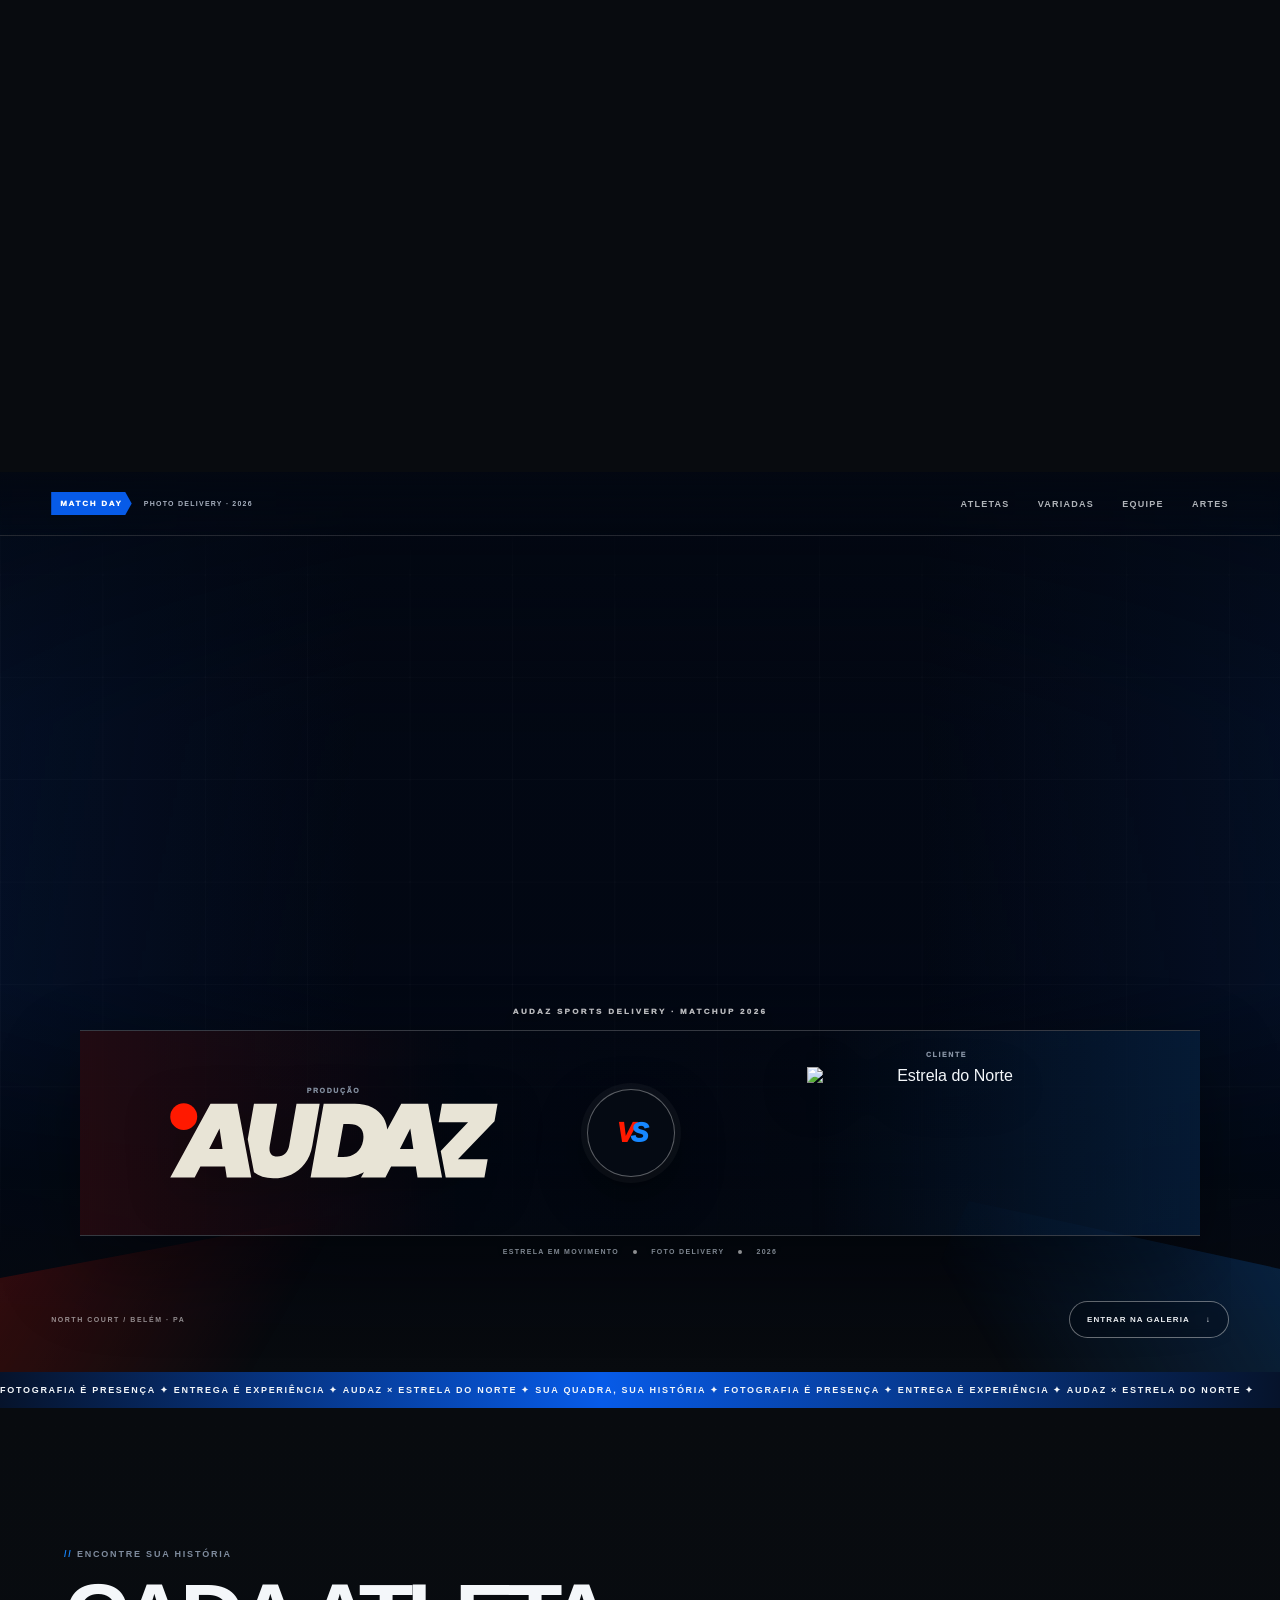
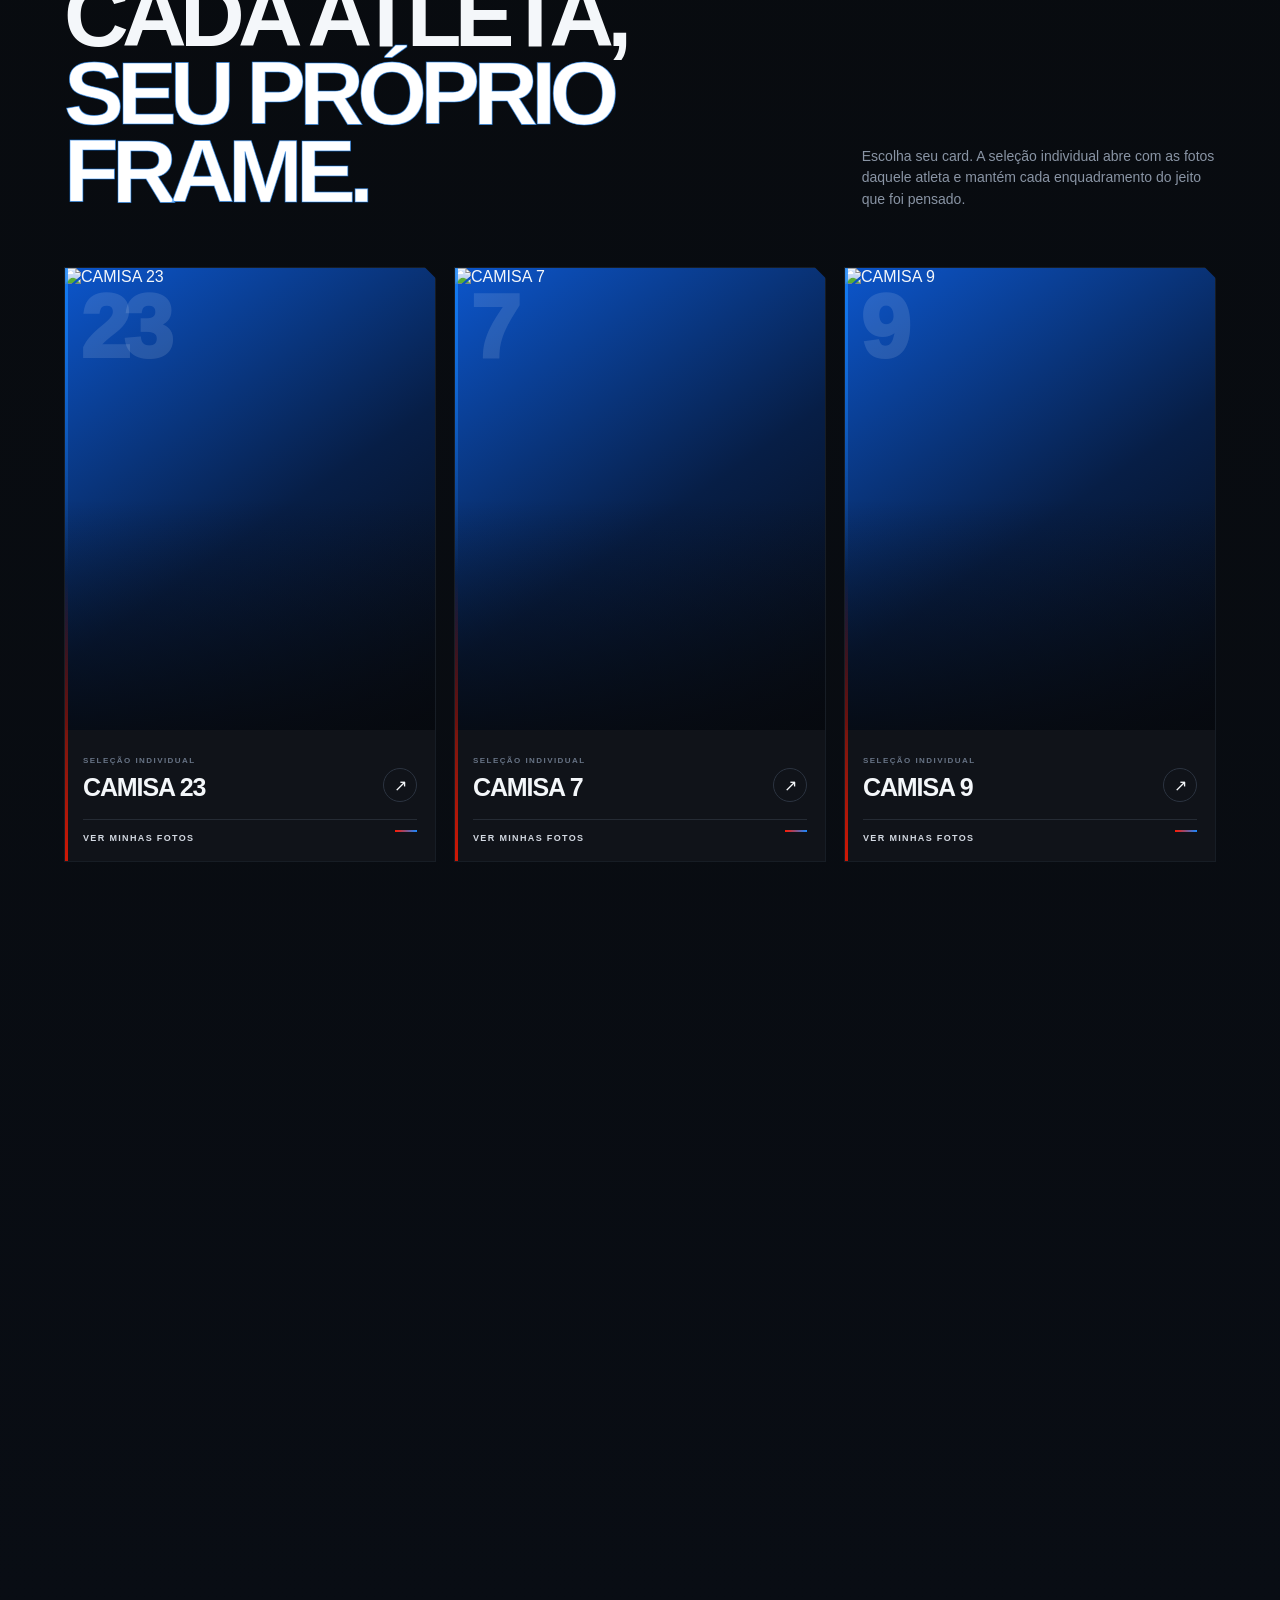
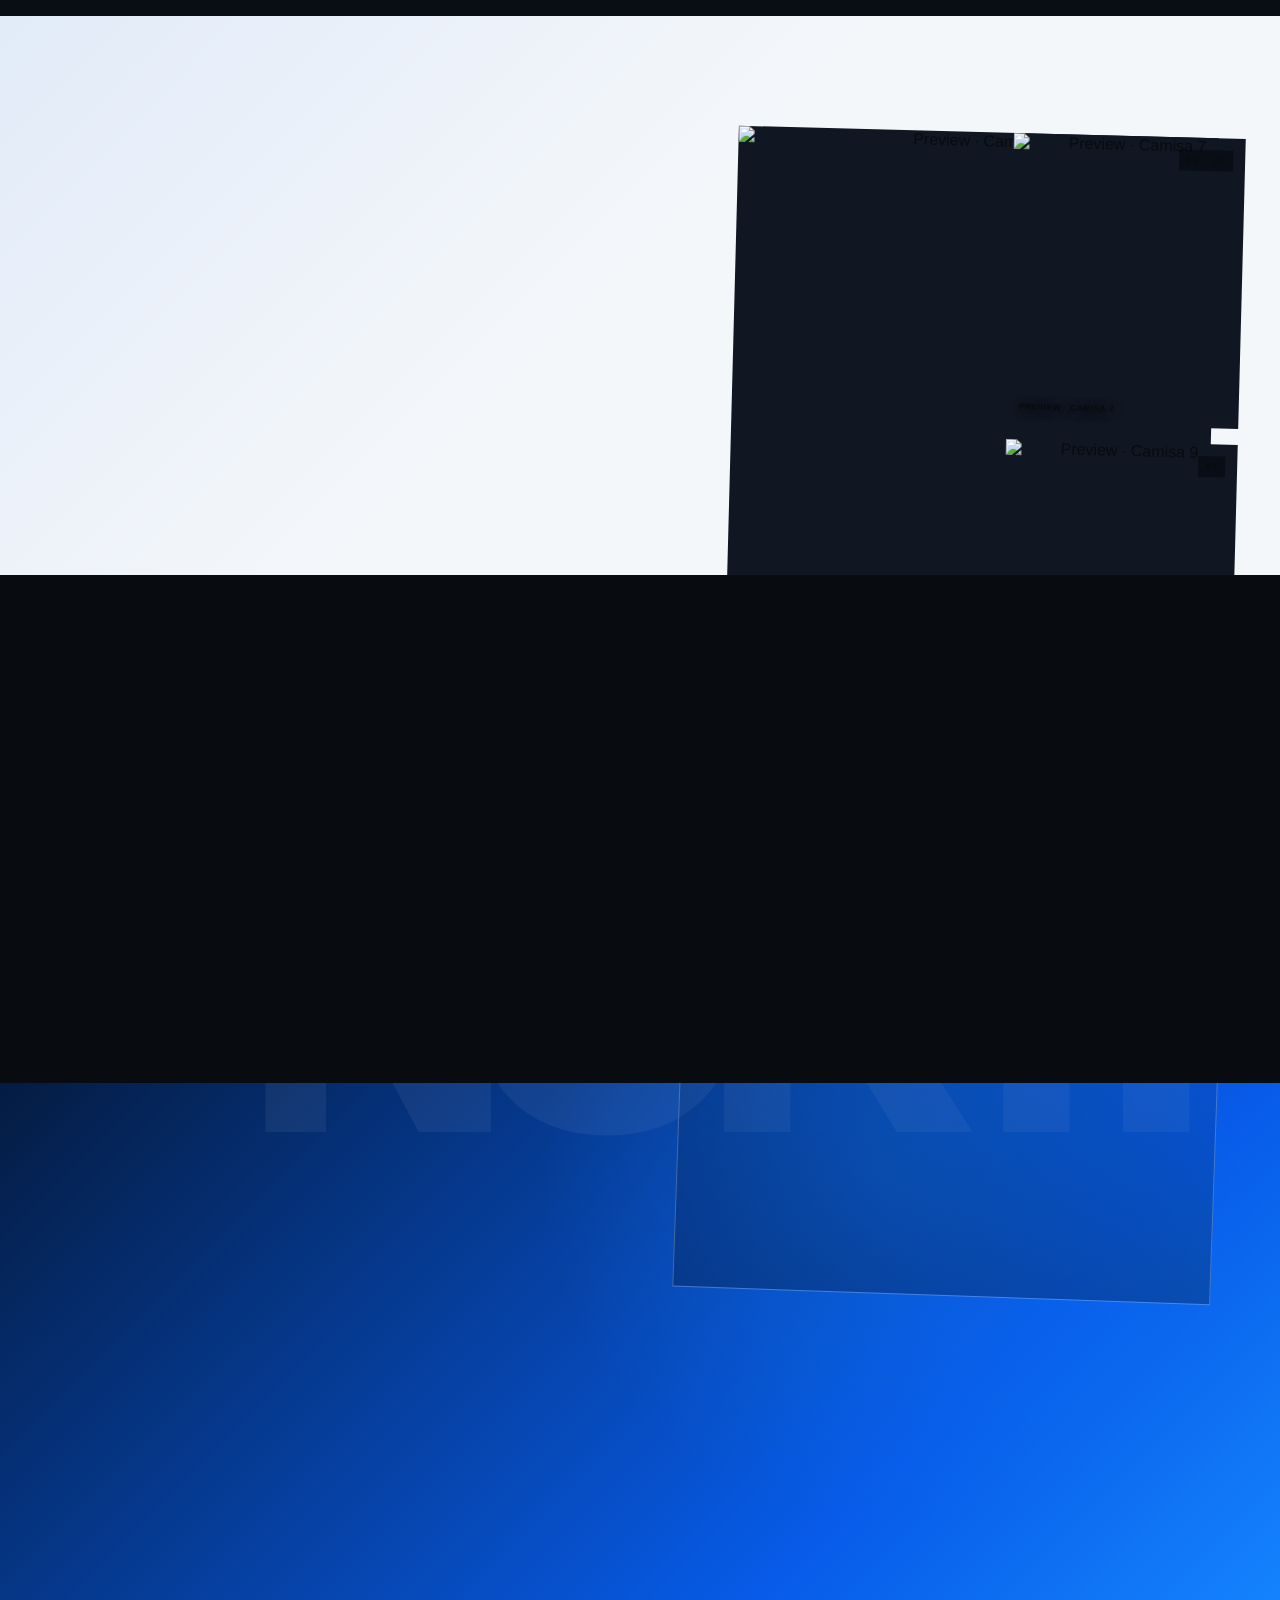
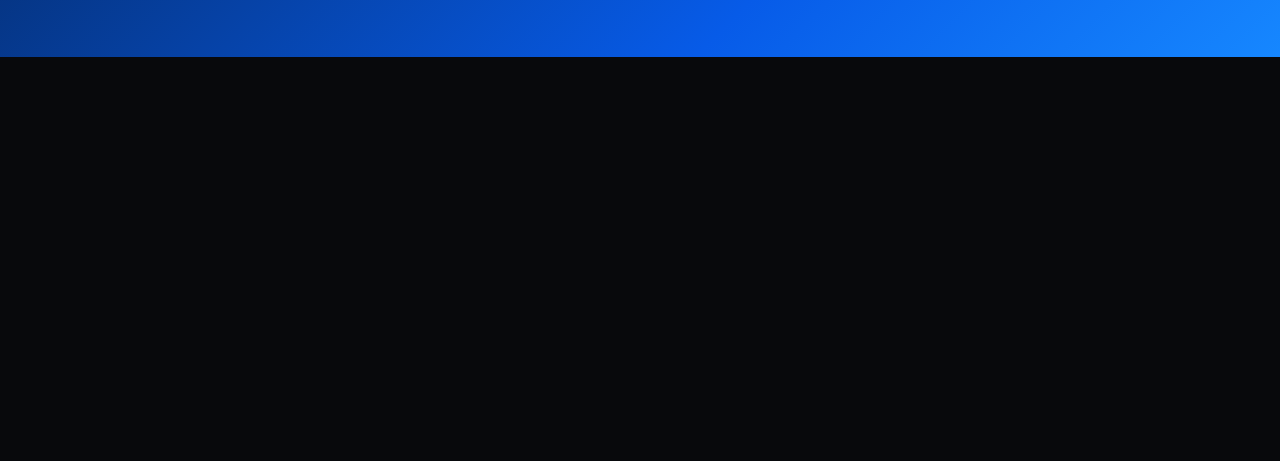
==== estrela-do-norte-matchday/index.html @ 48e5a964 "Set supplied Estrela logo directly in Match Day DOM" ====
<!doctype html><html lang="pt-BR"><head><meta charset="utf-8"><meta name="viewport" content="width=device-width,initial-scale=1"><meta name="theme-color" content="#071e46"><title>AUDAZ × Estrela do Norte — Match Day Concept</title><style>html,body{margin:0;min-height:100%;background:#080b0f;color:#f4f7fa;font-family:Arial,Helvetica,sans-serif}body{display:grid;place-items:center}.load{font-size:10px;font-weight:900;letter-spacing:.18em;opacity:.7}</style></head><body><div class="load">MATCH DAY CONCEPT · CARREGANDO</div><script>(async()=>{try{const v='20260913-1120';const files=['site.0','site.1','site.2','site.3','site.4'];const [parts,estrelaData]=await Promise.all([Promise.all(files.map(async f=>{const r=await fetch('./'+f+'?v='+v,{cache:'no-store'});if(!r.ok)throw new Error(f+' '+r.status);return r.text()})),fetch('./estrela-logo-oficial-user.datauri.txt?v='+v,{cache:'no-store'}).then(r=>{if(!r.ok)throw new Error('logo '+r.status);return r.text()})]);const b64=parts.join('').trim();const bytes=Uint8Array.from(atob(b64),c=>c.charCodeAt(0));const ds=new DecompressionStream('gzip');const source=await new Response(new Blob([bytes]).stream().pipeThrough(ds)).text();const logo=estrelaData.trim();const doc=new DOMParser().parseFromString(source,'text/html');const selectors=['.matchup-side-estrela img','.matchup-logo-estrela','.header-estrela-official','.hero-estrela-logo'];doc.querySelectorAll(selectors.join(',')).forEach(img=>{img.setAttribute('src',logo);img.removeAttribute('srcset');img.style.objectFit='contain';img.style.display='block'});doc.querySelectorAll('img[alt]').forEach(img=>{if((img.getAttribute('alt')||'').trim().toLowerCase()==='estrela do norte'){img.setAttribute('src',logo);img.removeAttribute('srcset');img.style.objectFit='contain';img.style.display='block'}});const style=doc.createElement('style');style.id='matchday-final-patch';style.textContent=`.matchup-lockup{grid-template-columns:minmax(0,1fr) 106px minmax(0,1fr)!important;gap:28px!important}.matchup-side-audaz,.matchup-side-estrela{justify-items:center!important;text-align:center!important}.matchup-logo-audaz{width:min(330px,88%)!important;max-height:132px!important}.matchup-logo-estrela{width:min(300px,82%)!important;max-height:170px!important;object-fit:contain!important}.matchup-vs{width:88px!important;height:88px!important;display:flex!important;align-items:center!important;justify-content:center!important;gap:0!important;grid-template-columns:none!important;font-size:27px!important;letter-spacing:-.12em!important}.header-estrela-official{object-fit:contain!important;overflow:visible!important}@media(max-width:900px){.matchup-lockup{grid-template-columns:minmax(0,1fr) 70px minmax(0,1fr)!important;gap:14px!important}.matchup-logo-audaz{width:min(240px,92%)!important}.matchup-logo-estrela{width:min(220px,86%)!important}.matchup-vs{width:62px!important;height:62px!important;font-size:20px!important}}@media(max-width:560px){.matchup-lockup{grid-template-columns:minmax(0,1fr) 48px minmax(0,1fr)!important;gap:8px!important}.matchup-logo-audaz{width:92%!important}.matchup-logo-estrela{width:84%!important}.matchup-vs{width:46px!important;height:46px!important;font-size:15px!important}}`;doc.head.appendChild(style);const html='<!doctype html>'+doc.documentElement.outerHTML;document.open();document.write(html);document.close()}catch(e){document.body.innerHTML='<div class="load">NÃO FOI POSSÍVEL CARREGAR O CONCEITO.</div>';console.error(e)}})();</script></body></html>
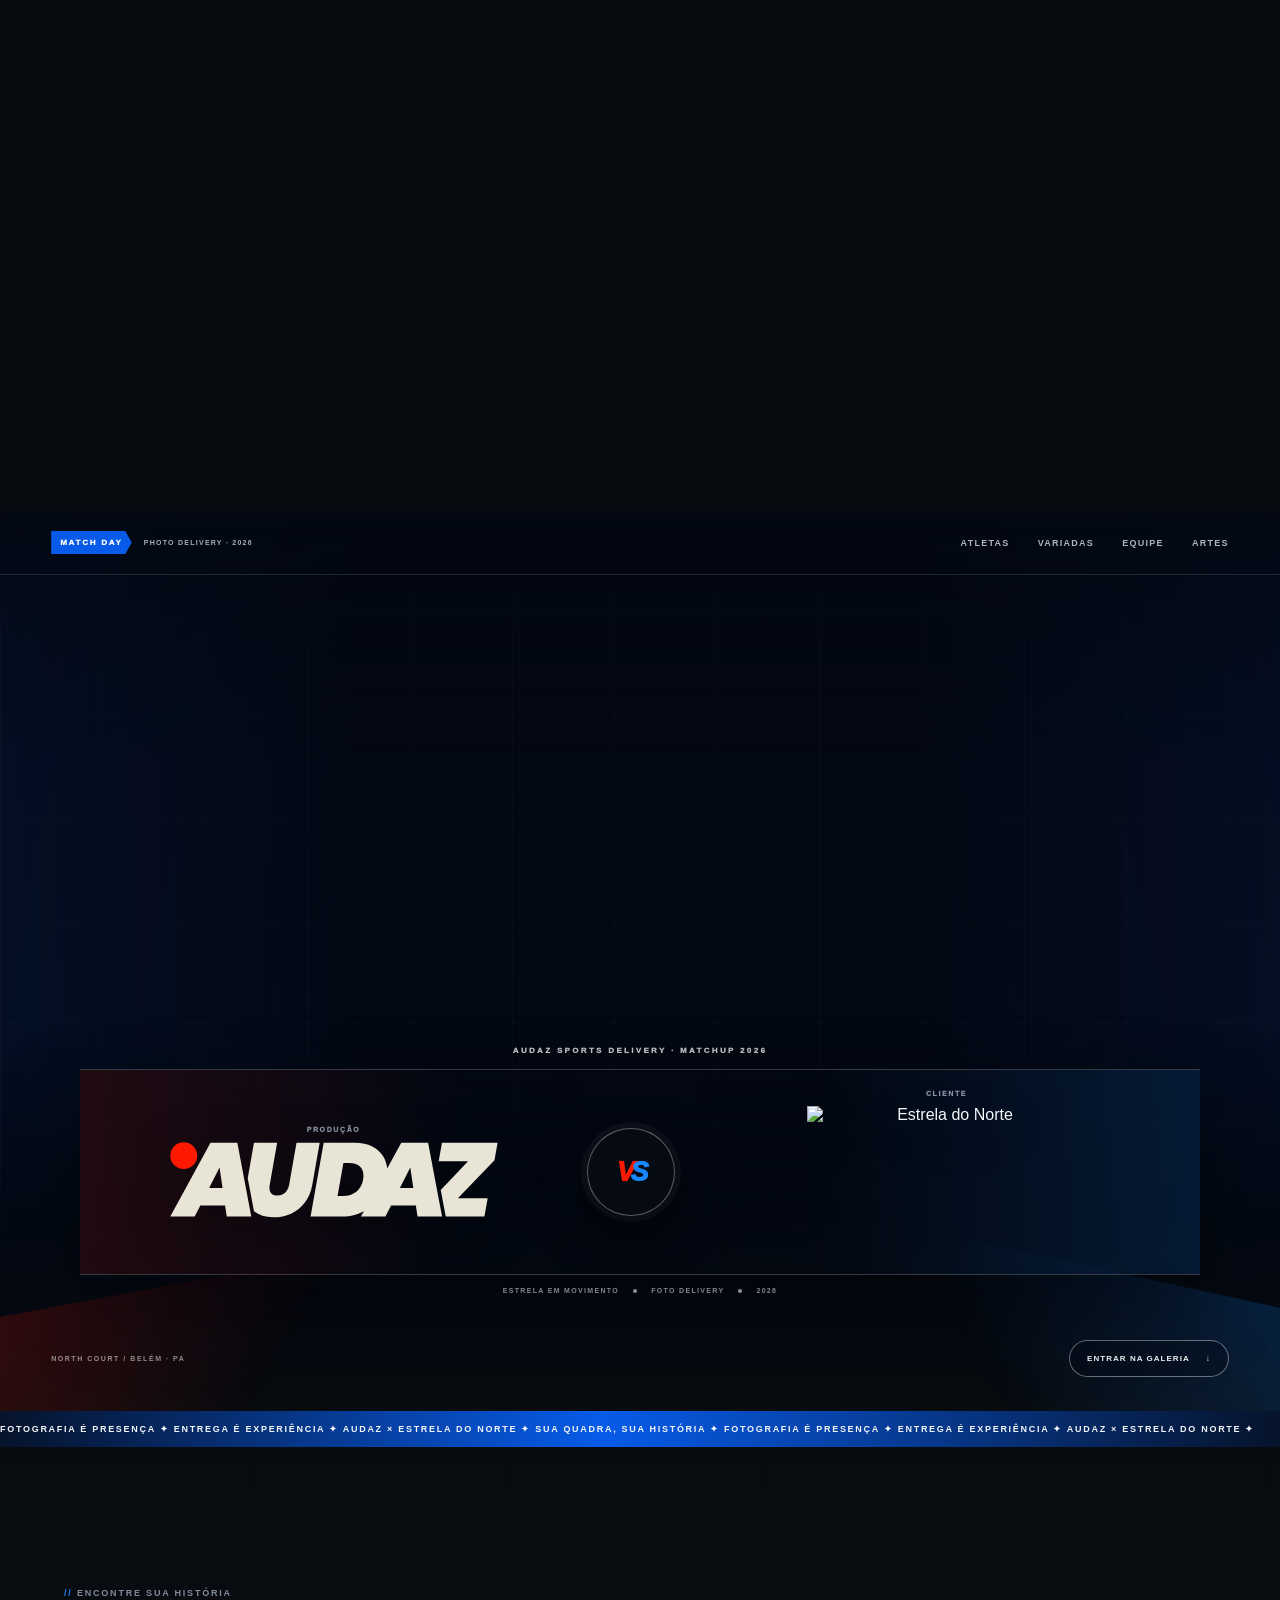
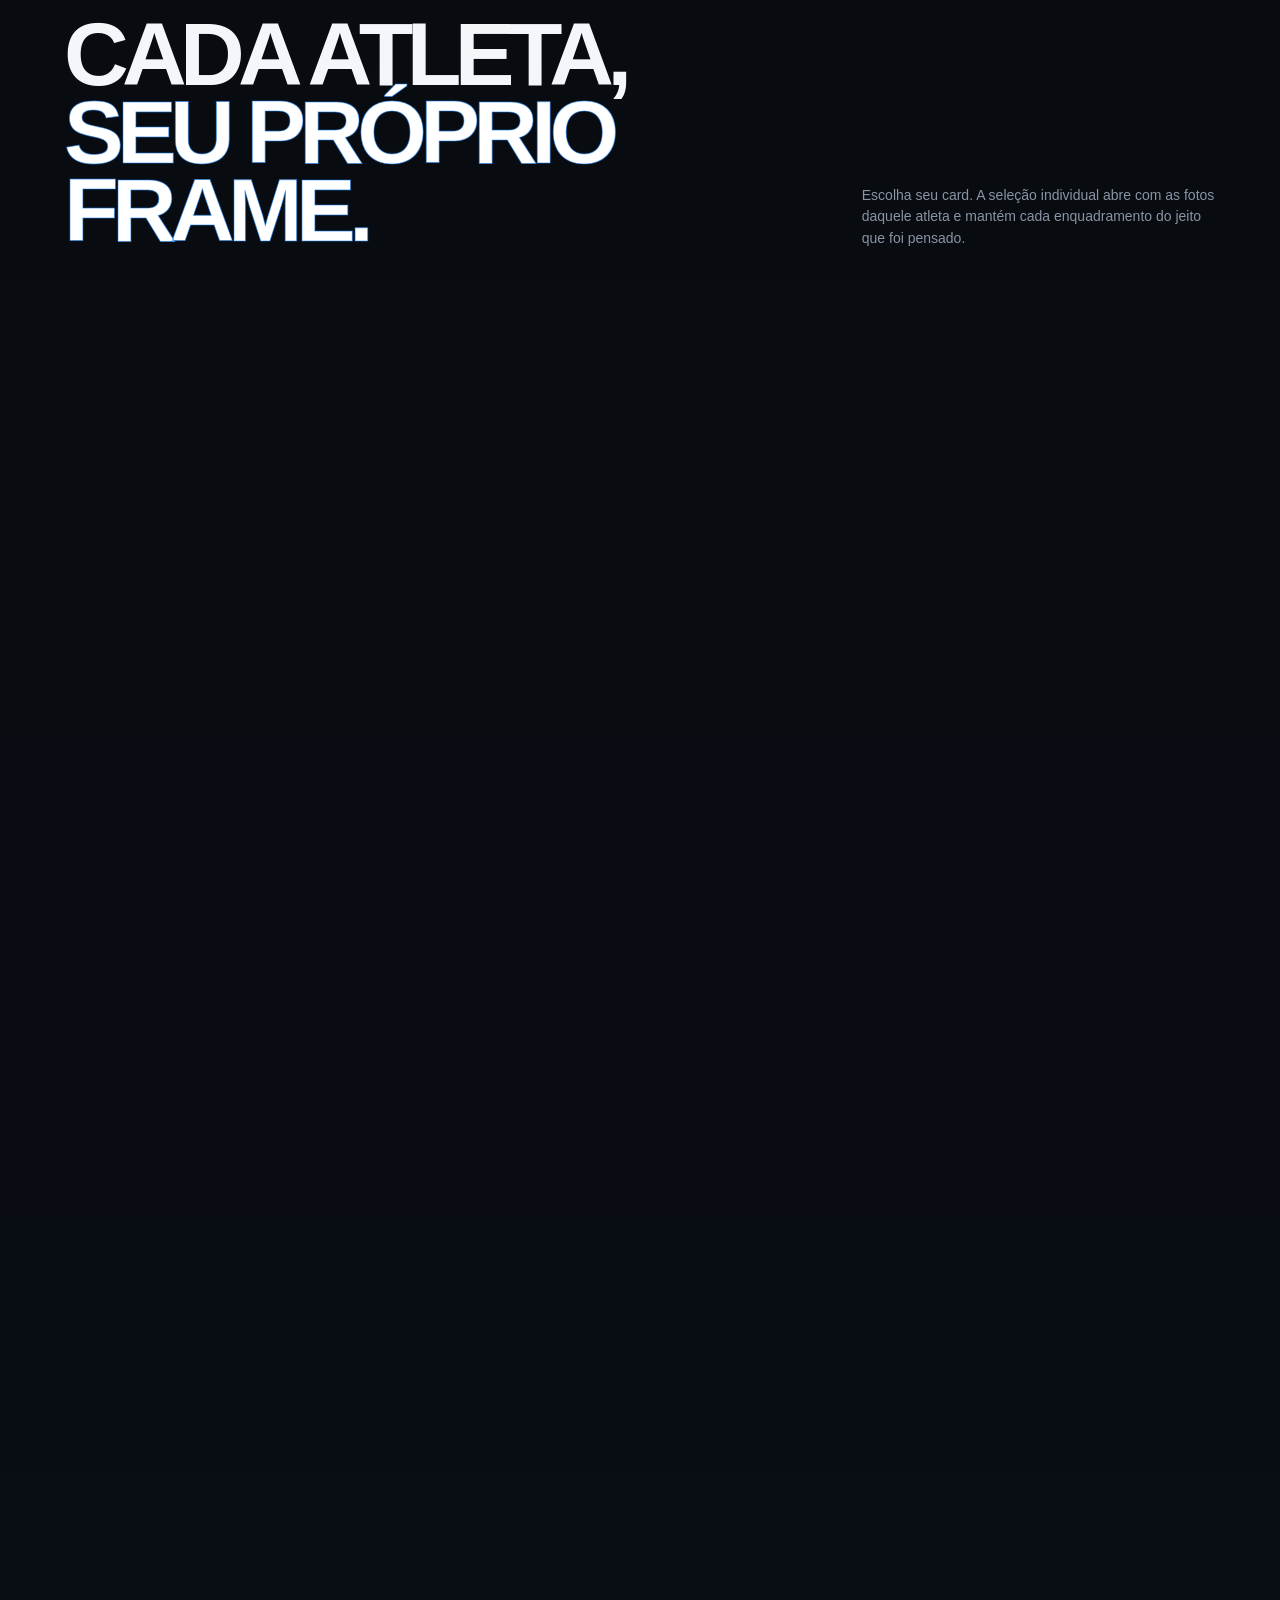
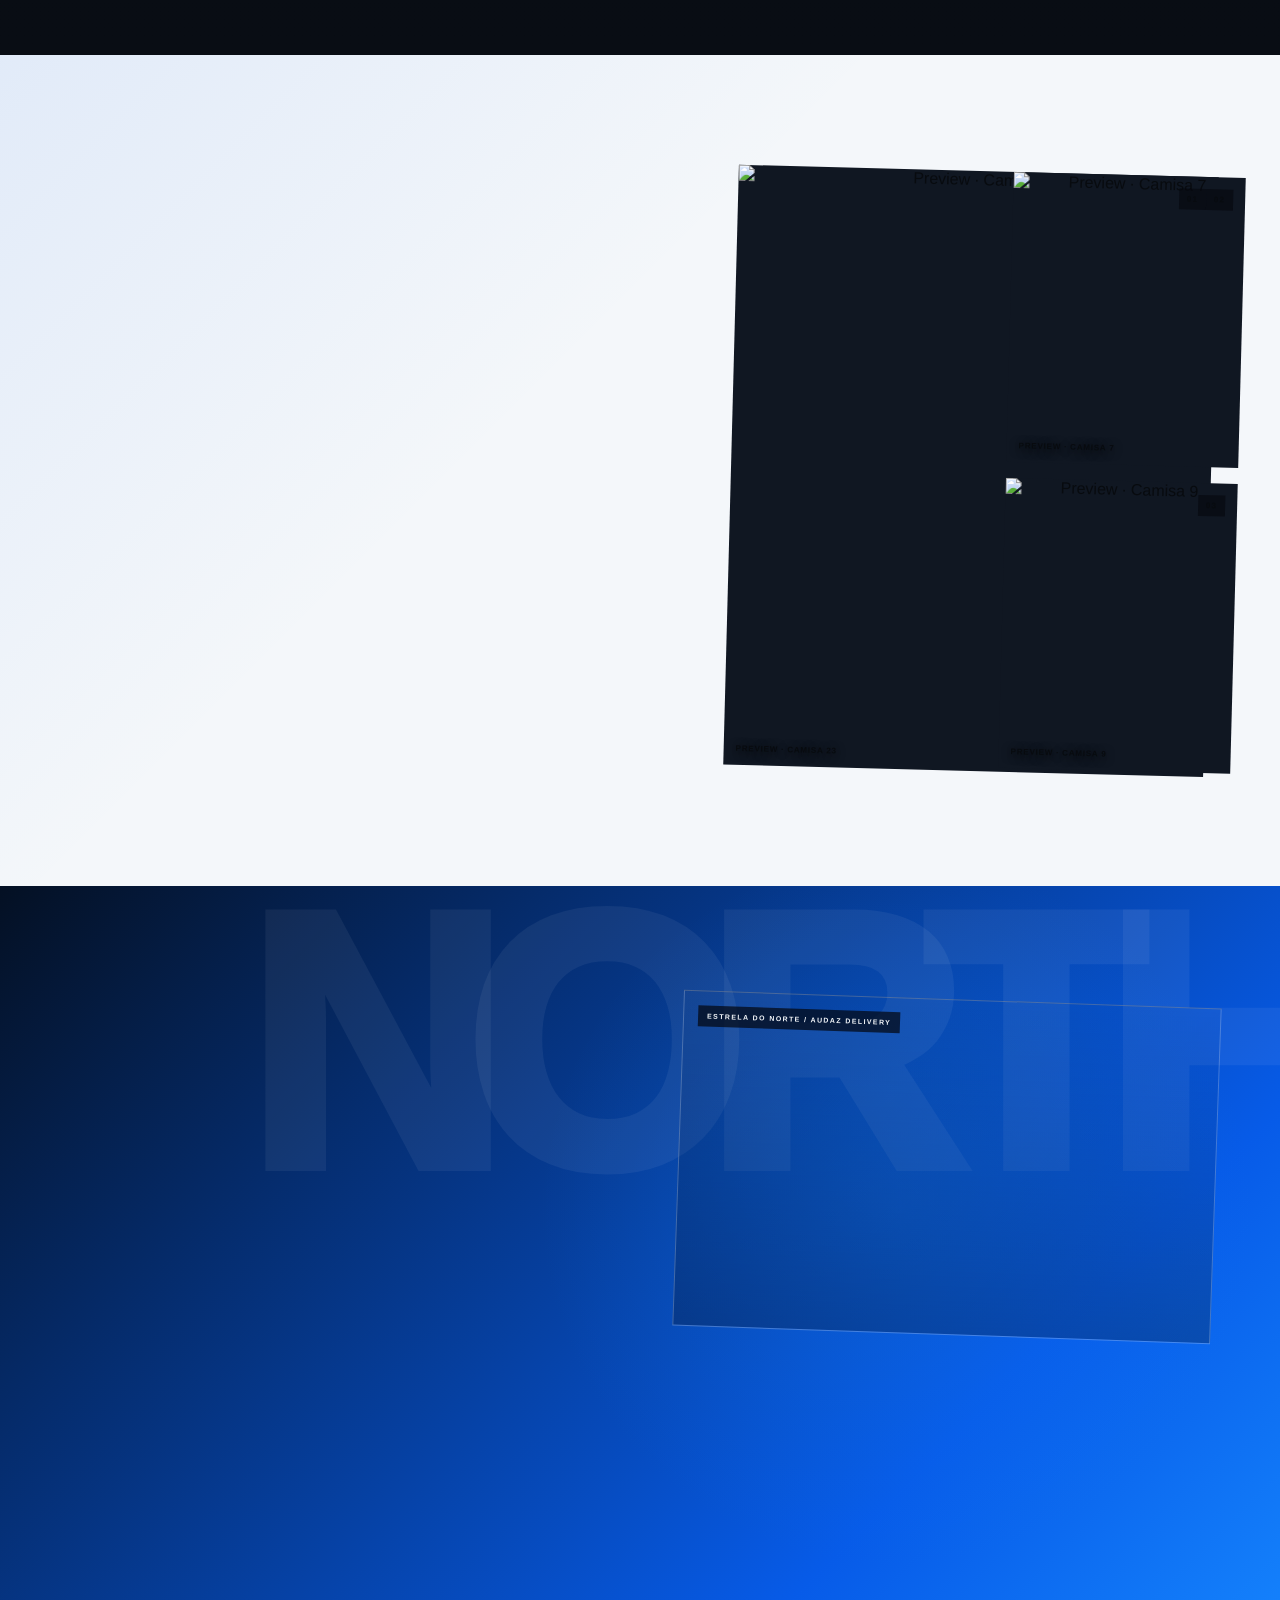
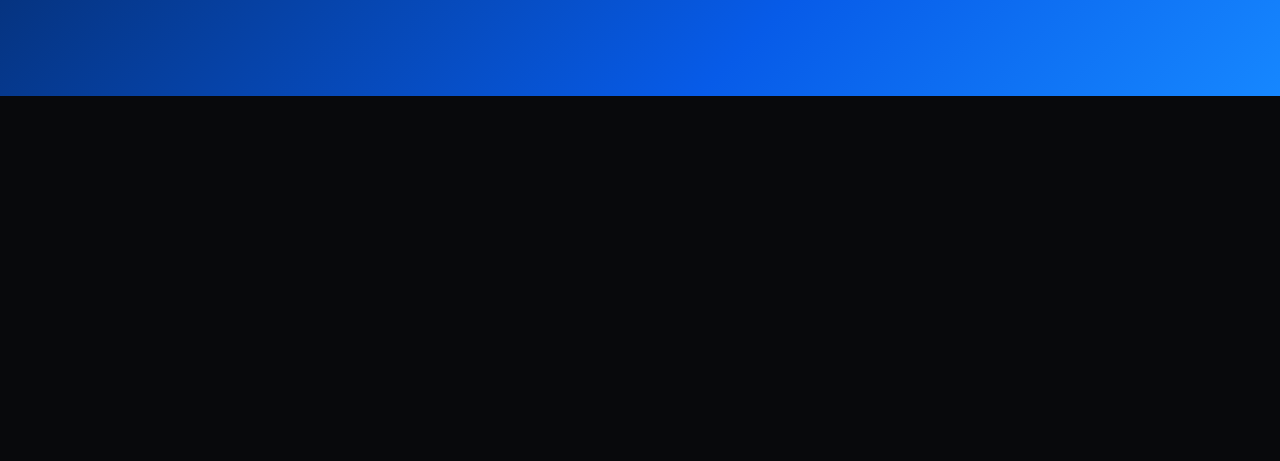
==== commit b065aa47: "Use real local Estrela PNG in Match Day" ====
--- a/estrela-do-norte-matchday/index.html
+++ b/estrela-do-norte-matchday/index.html
@@ -1 +1 @@
-<!doctype html><html lang="pt-BR"><head><meta charset="utf-8"><meta name="viewport" content="width=device-width,initial-scale=1"><meta name="theme-color" content="#071e46"><title>AUDAZ × Estrela do Norte — Match Day Concept</title><style>html,body{margin:0;min-height:100%;background:#080b0f;color:#f4f7fa;font-family:Arial,Helvetica,sans-serif}body{display:grid;place-items:center}.load{font-size:10px;font-weight:900;letter-spacing:.18em;opacity:.7}</style></head><body><div class="load">MATCH DAY CONCEPT · CARREGANDO</div><script>(async()=>{try{const v='20260913-1120';const files=['site.0','site.1','site.2','site.3','site.4'];const [parts,estrelaData]=await Promise.all([Promise.all(files.map(async f=>{const r=await fetch('./'+f+'?v='+v,{cache:'no-store'});if(!r.ok)throw new Error(f+' '+r.status);return r.text()})),fetch('./estrela-logo-oficial-user.datauri.txt?v='+v,{cache:'no-store'}).then(r=>{if(!r.ok)throw new Error('logo '+r.status);return r.text()})]);const b64=parts.join('').trim();const bytes=Uint8Array.from(atob(b64),c=>c.charCodeAt(0));const ds=new DecompressionStream('gzip');const source=await new Response(new Blob([bytes]).stream().pipeThrough(ds)).text();const logo=estrelaData.trim();const doc=new DOMParser().parseFromString(source,'text/html');const selectors=['.matchup-side-estrela img','.matchup-logo-estrela','.header-estrela-official','.hero-estrela-logo'];doc.querySelectorAll(selectors.join(',')).forEach(img=>{img.setAttribute('src',logo);img.removeAttribute('srcset');img.style.objectFit='contain';img.style.display='block'});doc.querySelectorAll('img[alt]').forEach(img=>{if((img.getAttribute('alt')||'').trim().toLowerCase()==='estrela do norte'){img.setAttribute('src',logo);img.removeAttribute('srcset');img.style.objectFit='contain';img.style.display='block'}});const style=doc.createElement('style');style.id='matchday-final-patch';style.textContent=`.matchup-lockup{grid-template-columns:minmax(0,1fr) 106px minmax(0,1fr)!important;gap:28px!important}.matchup-side-audaz,.matchup-side-estrela{justify-items:center!important;text-align:center!important}.matchup-logo-audaz{width:min(330px,88%)!important;max-height:132px!important}.matchup-logo-estrela{width:min(300px,82%)!important;max-height:170px!important;object-fit:contain!important}.matchup-vs{width:88px!important;height:88px!important;display:flex!important;align-items:center!important;justify-content:center!important;gap:0!important;grid-template-columns:none!important;font-size:27px!important;letter-spacing:-.12em!important}.header-estrela-official{object-fit:contain!important;overflow:visible!important}@media(max-width:900px){.matchup-lockup{grid-template-columns:minmax(0,1fr) 70px minmax(0,1fr)!important;gap:14px!important}.matchup-logo-audaz{width:min(240px,92%)!important}.matchup-logo-estrela{width:min(220px,86%)!important}.matchup-vs{width:62px!important;height:62px!important;font-size:20px!important}}@media(max-width:560px){.matchup-lockup{grid-template-columns:minmax(0,1fr) 48px minmax(0,1fr)!important;gap:8px!important}.matchup-logo-audaz{width:92%!important}.matchup-logo-estrela{width:84%!important}.matchup-vs{width:46px!important;height:46px!important;font-size:15px!important}}`;doc.head.appendChild(style);const html='<!doctype html>'+doc.documentElement.outerHTML;document.open();document.write(html);document.close()}catch(e){document.body.innerHTML='<div class="load">NÃO FOI POSSÍVEL CARREGAR O CONCEITO.</div>';console.error(e)}})();</script></body></html>+<!doctype html><html lang="pt-BR"><head><meta charset="utf-8"><meta name="viewport" content="width=device-width,initial-scale=1"><meta name="theme-color" content="#071e46"><title>AUDAZ × Estrela do Norte — Match Day Concept</title><style>html,body{margin:0;min-height:100%;background:#080b0f;color:#f4f7fa;font-family:Arial,Helvetica,sans-serif}body{display:grid;place-items:center}.load{font-size:10px;font-weight:900;letter-spacing:.18em;opacity:.7}</style></head><body><div class="load">MATCH DAY CONCEPT · CARREGANDO</div><script>(async()=>{try{const v='20260913-1128';const files=['site.0','site.1','site.2','site.3','site.4'];const parts=await Promise.all(files.map(async f=>{const r=await fetch('./'+f+'?v='+v,{cache:'no-store'});if(!r.ok)throw new Error(f+' '+r.status);return r.text()}));const b64=parts.join('').trim();const bytes=Uint8Array.from(atob(b64),c=>c.charCodeAt(0));const ds=new DecompressionStream('gzip');const source=await new Response(new Blob([bytes]).stream().pipeThrough(ds)).text();const doc=new DOMParser().parseFromString(source,'text/html');const logo='./estrela-logo.png?v='+v;const selectors=['.matchup-side-estrela img','.matchup-logo-estrela','.header-estrela-official','.hero-estrela-logo'];doc.querySelectorAll(selectors.join(',')).forEach(img=>{img.setAttribute('src',logo);img.removeAttribute('srcset');img.style.objectFit='contain';img.style.display='block'});doc.querySelectorAll('img[alt]').forEach(img=>{if((img.getAttribute('alt')||'').trim().toLowerCase()==='estrela do norte'){img.setAttribute('src',logo);img.removeAttribute('srcset');img.style.objectFit='contain';img.style.display='block'}});const style=doc.createElement('style');style.id='matchday-final-patch';style.textContent=`.matchup-lockup{grid-template-columns:minmax(0,1fr) 106px minmax(0,1fr)!important;gap:28px!important}.matchup-side-audaz,.matchup-side-estrela{justify-items:center!important;text-align:center!important}.matchup-logo-audaz{width:min(330px,88%)!important;max-height:132px!important}.matchup-logo-estrela{width:min(300px,82%)!important;max-height:170px!important;object-fit:contain!important}.matchup-vs{width:88px!important;height:88px!important;display:flex!important;align-items:center!important;justify-content:center!important;gap:0!important;grid-template-columns:none!important;font-size:27px!important;letter-spacing:-.12em!important}.header-estrela-official{object-fit:contain!important;overflow:visible!important}@media(max-width:900px){.matchup-lockup{grid-template-columns:minmax(0,1fr) 70px minmax(0,1fr)!important;gap:14px!important}.matchup-logo-audaz{width:min(240px,92%)!important}.matchup-logo-estrela{width:min(220px,86%)!important}.matchup-vs{width:62px!important;height:62px!important;font-size:20px!important}}@media(max-width:560px){.matchup-lockup{grid-template-columns:minmax(0,1fr) 48px minmax(0,1fr)!important;gap:8px!important}.matchup-logo-audaz{width:92%!important}.matchup-logo-estrela{width:84%!important}.matchup-vs{width:46px!important;height:46px!important;font-size:15px!important}}`;doc.head.appendChild(style);const html='<!doctype html>'+doc.documentElement.outerHTML;document.open();document.write(html);document.close()}catch(e){document.body.innerHTML='<div class="load">NÃO FOI POSSÍVEL CARREGAR O CONCEITO.</div>';console.error(e)}})();</script></body></html>
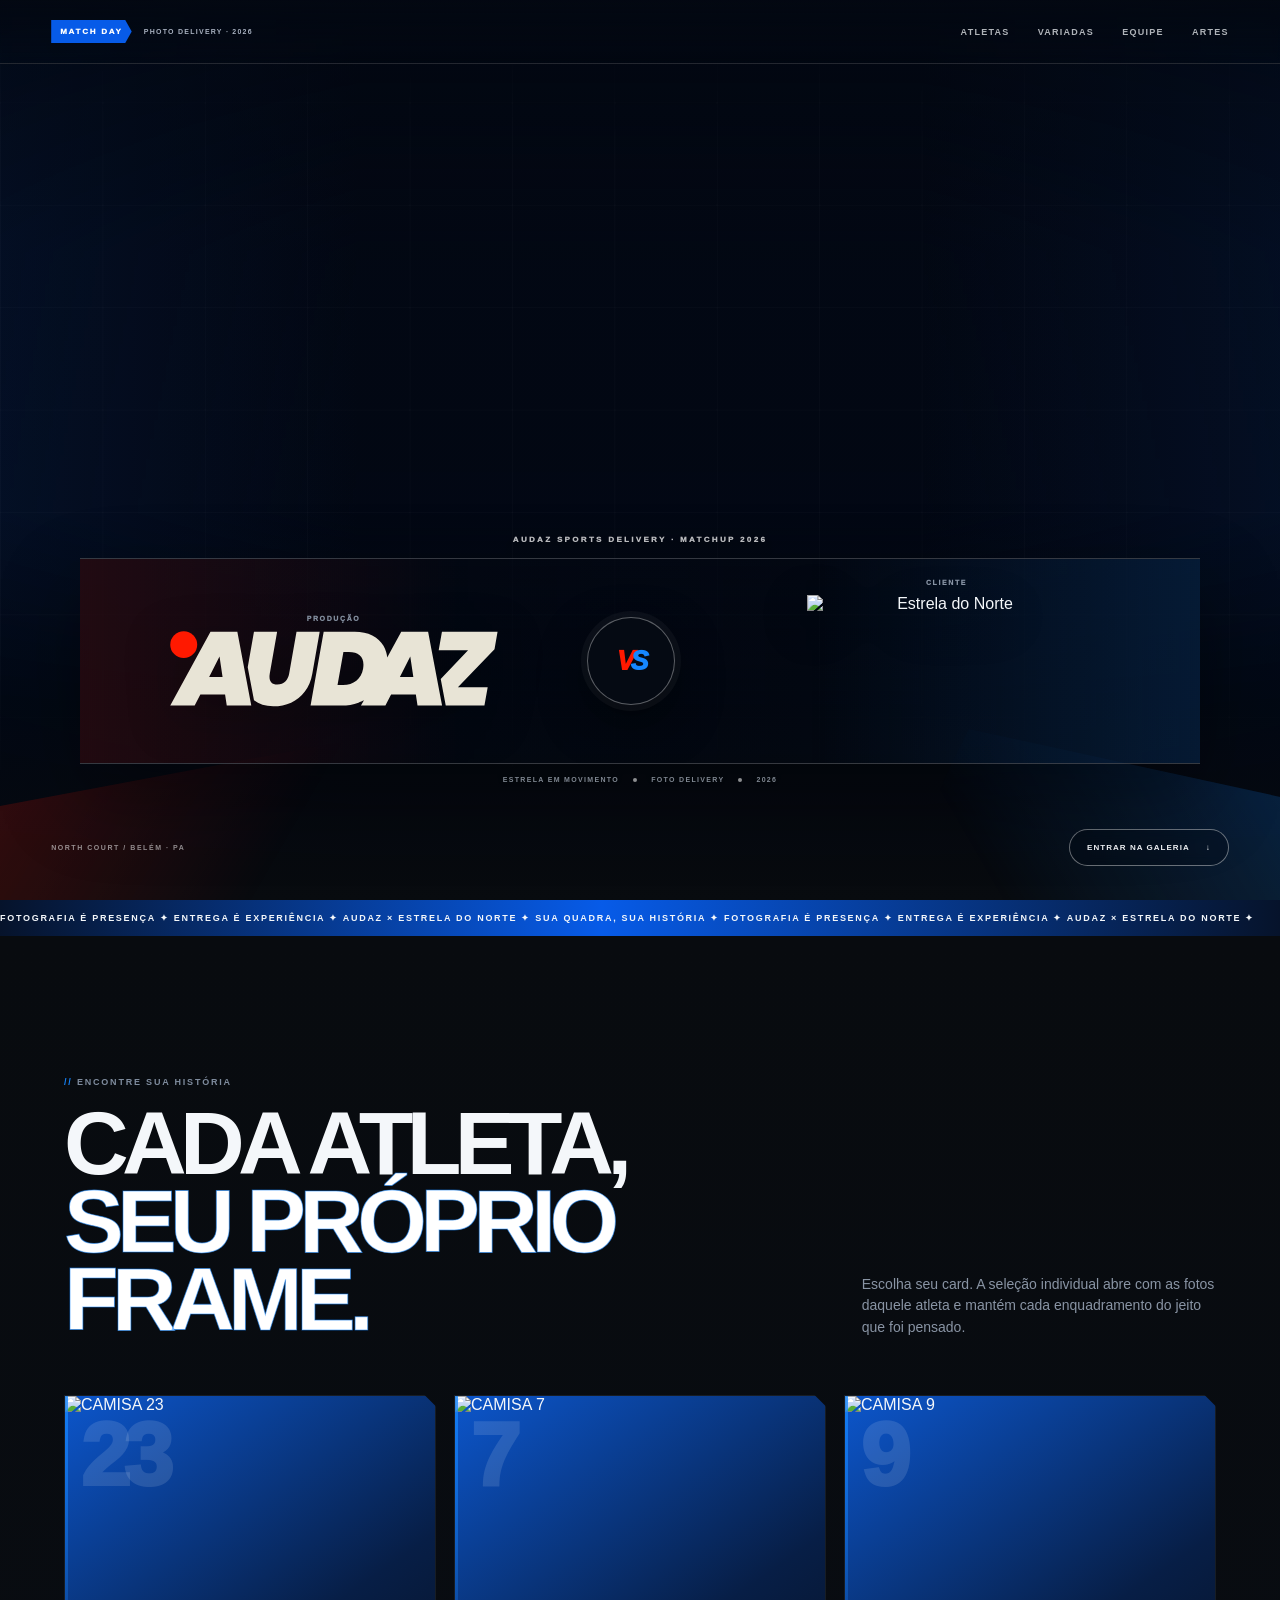
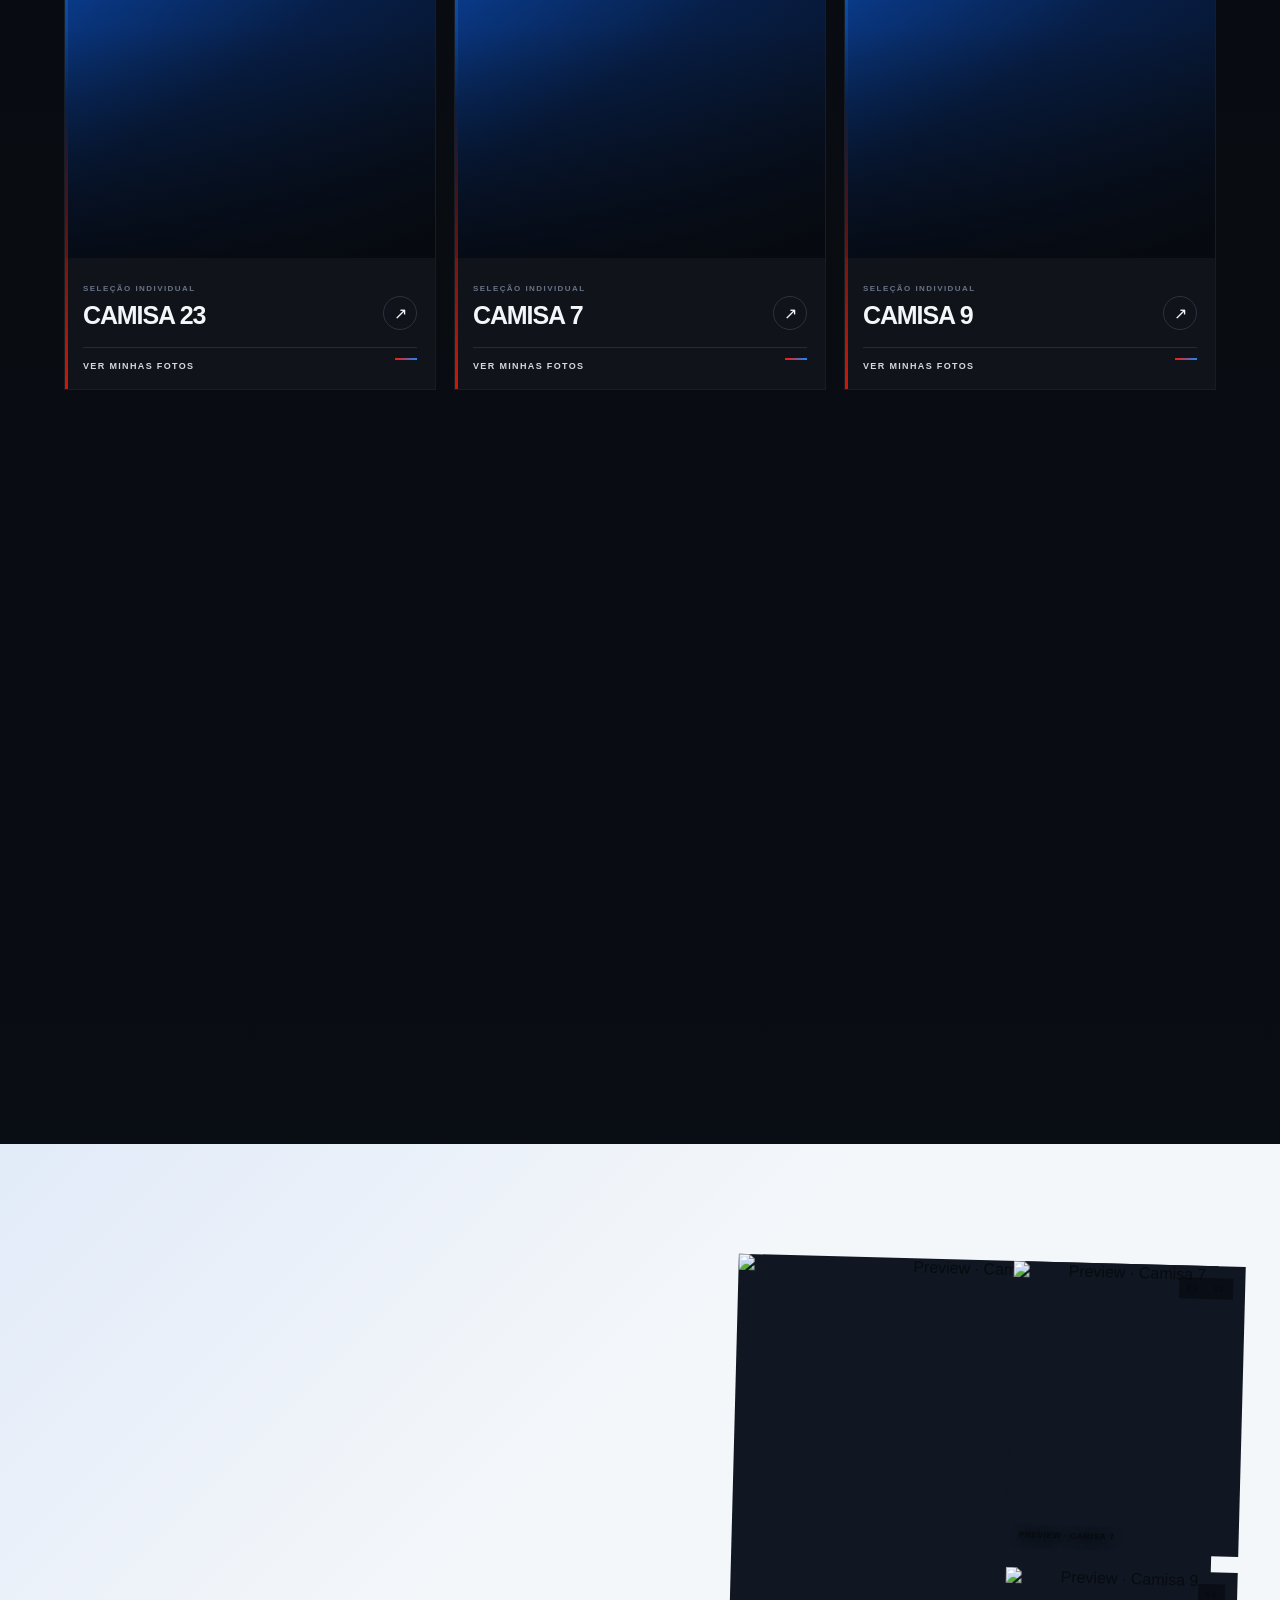
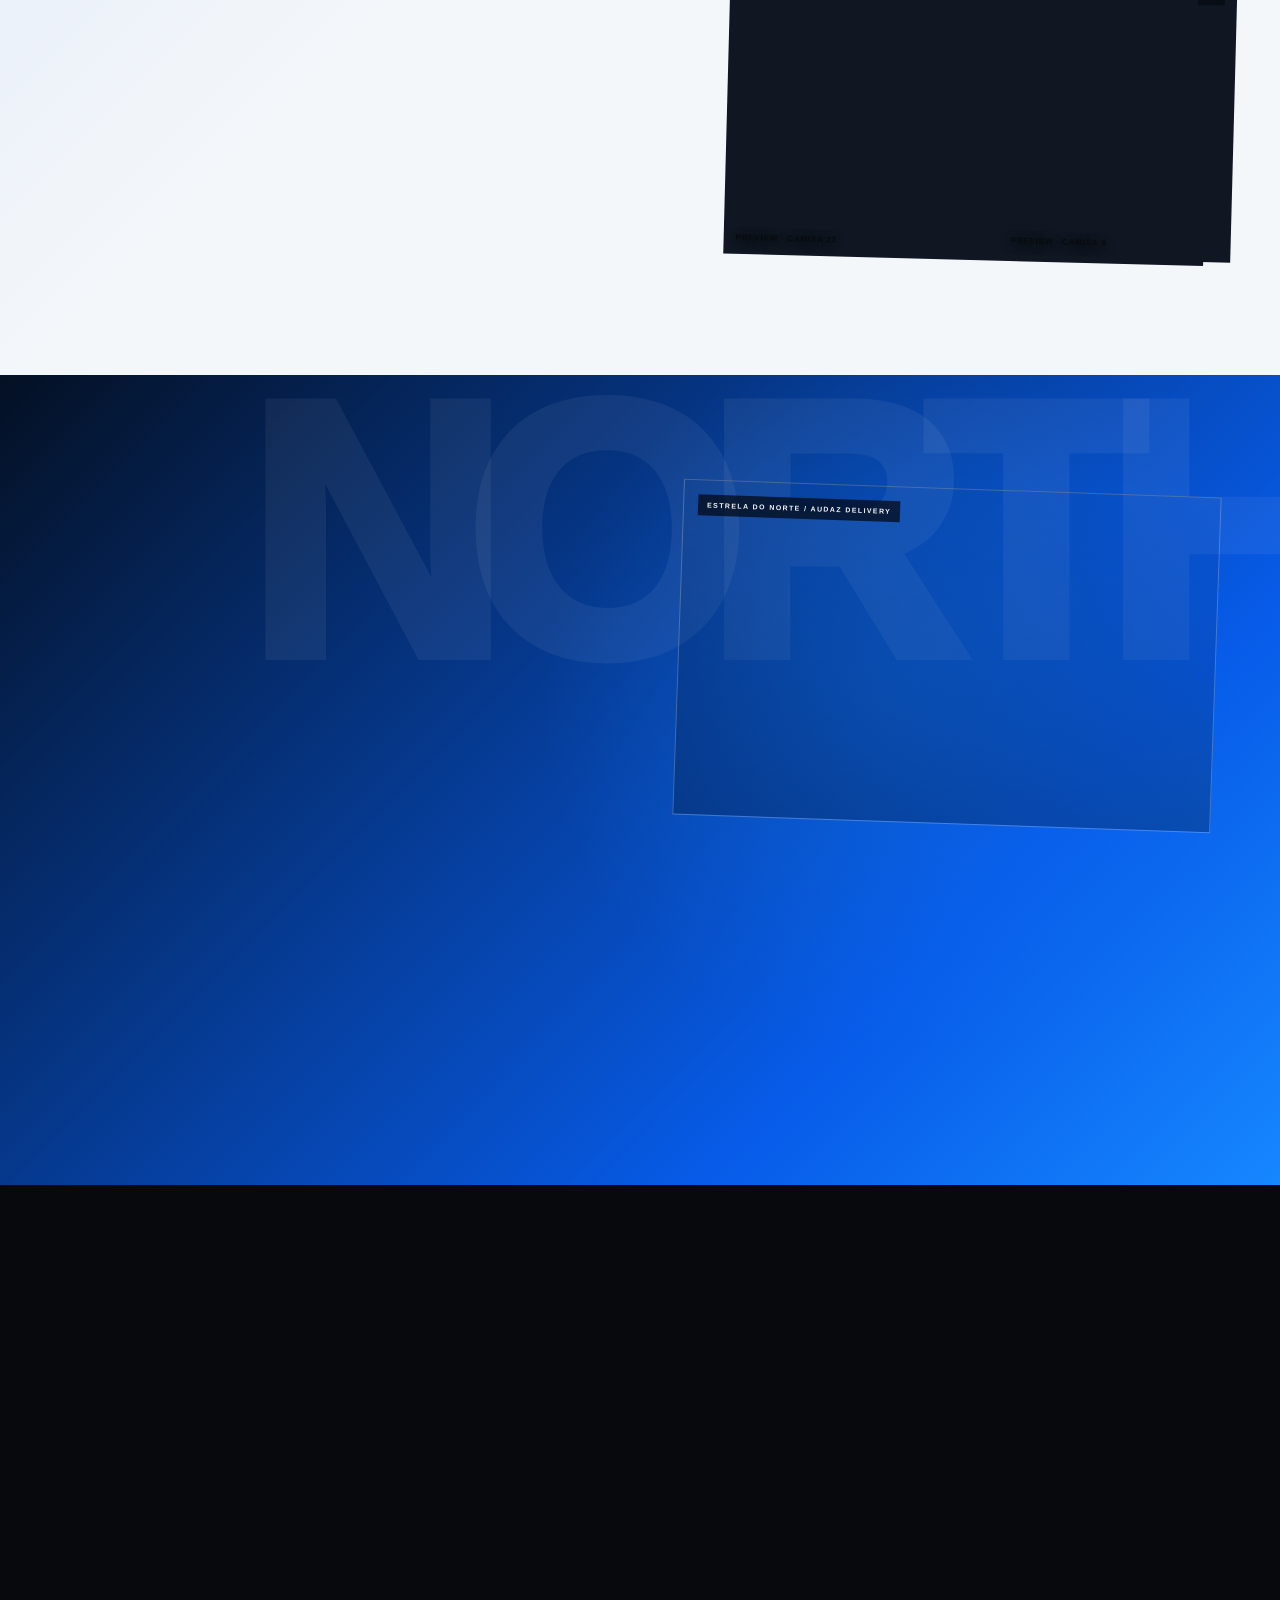
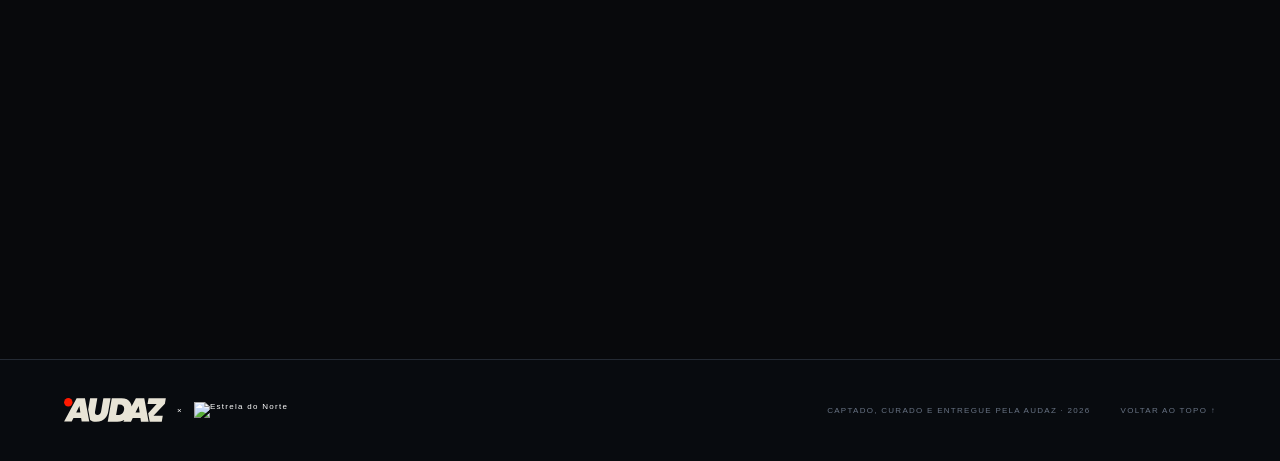
==== commit 0961c6c5: "Refresh Match Day cache key for local Estrela asset" ====
--- a/estrela-do-norte-matchday/index.html
+++ b/estrela-do-norte-matchday/index.html
@@ -1 +1 @@
-<!doctype html><html lang="pt-BR"><head><meta charset="utf-8"><meta name="viewport" content="width=device-width,initial-scale=1"><meta name="theme-color" content="#071e46"><title>AUDAZ × Estrela do Norte — Match Day Concept</title><style>html,body{margin:0;min-height:100%;background:#080b0f;color:#f4f7fa;font-family:Arial,Helvetica,sans-serif}body{display:grid;place-items:center}.load{font-size:10px;font-weight:900;letter-spacing:.18em;opacity:.7}</style></head><body><div class="load">MATCH DAY CONCEPT · CARREGANDO</div><script>(async()=>{try{const v='20260913-1128';const files=['site.0','site.1','site.2','site.3','site.4'];const parts=await Promise.all(files.map(async f=>{const r=await fetch('./'+f+'?v='+v,{cache:'no-store'});if(!r.ok)throw new Error(f+' '+r.status);return r.text()}));const b64=parts.join('').trim();const bytes=Uint8Array.from(atob(b64),c=>c.charCodeAt(0));const ds=new DecompressionStream('gzip');const source=await new Response(new Blob([bytes]).stream().pipeThrough(ds)).text();const doc=new DOMParser().parseFromString(source,'text/html');const logo='./estrela-logo.png?v='+v;const selectors=['.matchup-side-estrela img','.matchup-logo-estrela','.header-estrela-official','.hero-estrela-logo'];doc.querySelectorAll(selectors.join(',')).forEach(img=>{img.setAttribute('src',logo);img.removeAttribute('srcset');img.style.objectFit='contain';img.style.display='block'});doc.querySelectorAll('img[alt]').forEach(img=>{if((img.getAttribute('alt')||'').trim().toLowerCase()==='estrela do norte'){img.setAttribute('src',logo);img.removeAttribute('srcset');img.style.objectFit='contain';img.style.display='block'}});const style=doc.createElement('style');style.id='matchday-final-patch';style.textContent=`.matchup-lockup{grid-template-columns:minmax(0,1fr) 106px minmax(0,1fr)!important;gap:28px!important}.matchup-side-audaz,.matchup-side-estrela{justify-items:center!important;text-align:center!important}.matchup-logo-audaz{width:min(330px,88%)!important;max-height:132px!important}.matchup-logo-estrela{width:min(300px,82%)!important;max-height:170px!important;object-fit:contain!important}.matchup-vs{width:88px!important;height:88px!important;display:flex!important;align-items:center!important;justify-content:center!important;gap:0!important;grid-template-columns:none!important;font-size:27px!important;letter-spacing:-.12em!important}.header-estrela-official{object-fit:contain!important;overflow:visible!important}@media(max-width:900px){.matchup-lockup{grid-template-columns:minmax(0,1fr) 70px minmax(0,1fr)!important;gap:14px!important}.matchup-logo-audaz{width:min(240px,92%)!important}.matchup-logo-estrela{width:min(220px,86%)!important}.matchup-vs{width:62px!important;height:62px!important;font-size:20px!important}}@media(max-width:560px){.matchup-lockup{grid-template-columns:minmax(0,1fr) 48px minmax(0,1fr)!important;gap:8px!important}.matchup-logo-audaz{width:92%!important}.matchup-logo-estrela{width:84%!important}.matchup-vs{width:46px!important;height:46px!important;font-size:15px!important}}`;doc.head.appendChild(style);const html='<!doctype html>'+doc.documentElement.outerHTML;document.open();document.write(html);document.close()}catch(e){document.body.innerHTML='<div class="load">NÃO FOI POSSÍVEL CARREGAR O CONCEITO.</div>';console.error(e)}})();</script></body></html>+<!doctype html><html lang="pt-BR"><head><meta charset="utf-8"><meta name="viewport" content="width=device-width,initial-scale=1"><meta name="theme-color" content="#071e46"><title>AUDAZ × Estrela do Norte — Match Day Concept</title><style>html,body{margin:0;min-height:100%;background:#080b0f;color:#f4f7fa;font-family:Arial,Helvetica,sans-serif}body{display:grid;place-items:center}.load{font-size:10px;font-weight:900;letter-spacing:.18em;opacity:.7}</style></head><body><div class="load">MATCH DAY CONCEPT · CARREGANDO</div><script>(async()=>{try{const v='20260913-1130';const files=['site.0','site.1','site.2','site.3','site.4'];const parts=await Promise.all(files.map(async f=>{const r=await fetch('./'+f+'?v='+v,{cache:'no-store'});if(!r.ok)throw new Error(f+' '+r.status);return r.text()}));const b64=parts.join('').trim();const bytes=Uint8Array.from(atob(b64),c=>c.charCodeAt(0));const ds=new DecompressionStream('gzip');const source=await new Response(new Blob([bytes]).stream().pipeThrough(ds)).text();const doc=new DOMParser().parseFromString(source,'text/html');const logo='./estrela-logo.png?v='+v;const selectors=['.matchup-side-estrela img','.matchup-logo-estrela','.header-estrela-official','.hero-estrela-logo'];doc.querySelectorAll(selectors.join(',')).forEach(img=>{img.setAttribute('src',logo);img.removeAttribute('srcset');img.style.objectFit='contain';img.style.display='block'});doc.querySelectorAll('img[alt]').forEach(img=>{if((img.getAttribute('alt')||'').trim().toLowerCase()==='estrela do norte'){img.setAttribute('src',logo);img.removeAttribute('srcset');img.style.objectFit='contain';img.style.display='block'}});const style=doc.createElement('style');style.id='matchday-final-patch';style.textContent=`.matchup-lockup{grid-template-columns:minmax(0,1fr) 106px minmax(0,1fr)!important;gap:28px!important}.matchup-side-audaz,.matchup-side-estrela{justify-items:center!important;text-align:center!important}.matchup-logo-audaz{width:min(330px,88%)!important;max-height:132px!important}.matchup-logo-estrela{width:min(300px,82%)!important;max-height:170px!important;object-fit:contain!important}.matchup-vs{width:88px!important;height:88px!important;display:flex!important;align-items:center!important;justify-content:center!important;gap:0!important;grid-template-columns:none!important;font-size:27px!important;letter-spacing:-.12em!important}.header-estrela-official{object-fit:contain!important;overflow:visible!important}@media(max-width:900px){.matchup-lockup{grid-template-columns:minmax(0,1fr) 70px minmax(0,1fr)!important;gap:14px!important}.matchup-logo-audaz{width:min(240px,92%)!important}.matchup-logo-estrela{width:min(220px,86%)!important}.matchup-vs{width:62px!important;height:62px!important;font-size:20px!important}}@media(max-width:560px){.matchup-lockup{grid-template-columns:minmax(0,1fr) 48px minmax(0,1fr)!important;gap:8px!important}.matchup-logo-audaz{width:92%!important}.matchup-logo-estrela{width:84%!important}.matchup-vs{width:46px!important;height:46px!important;font-size:15px!important}}`;doc.head.appendChild(style);const html='<!doctype html>'+doc.documentElement.outerHTML;document.open();document.write(html);document.close()}catch(e){document.body.innerHTML='<div class="load">NÃO FOI POSSÍVEL CARREGAR O CONCEITO.</div>';console.error(e)}})();</script></body></html>
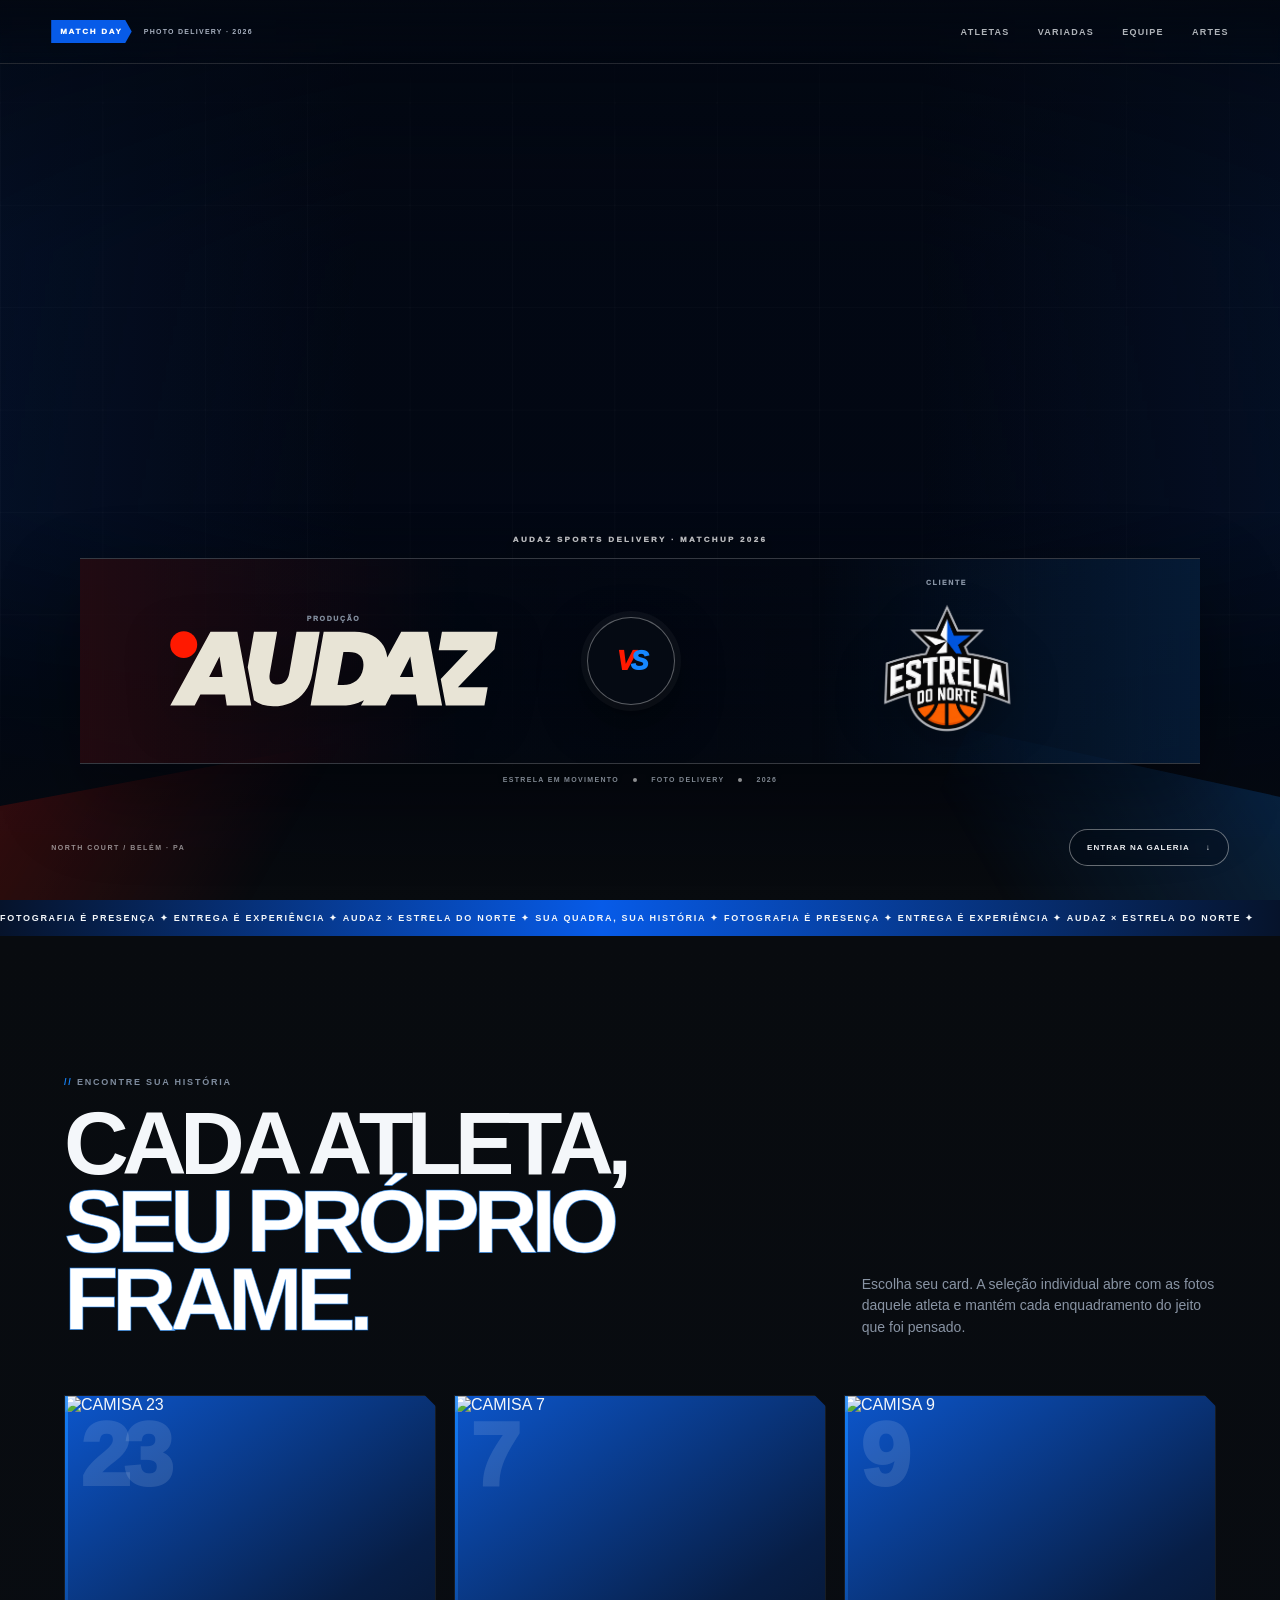
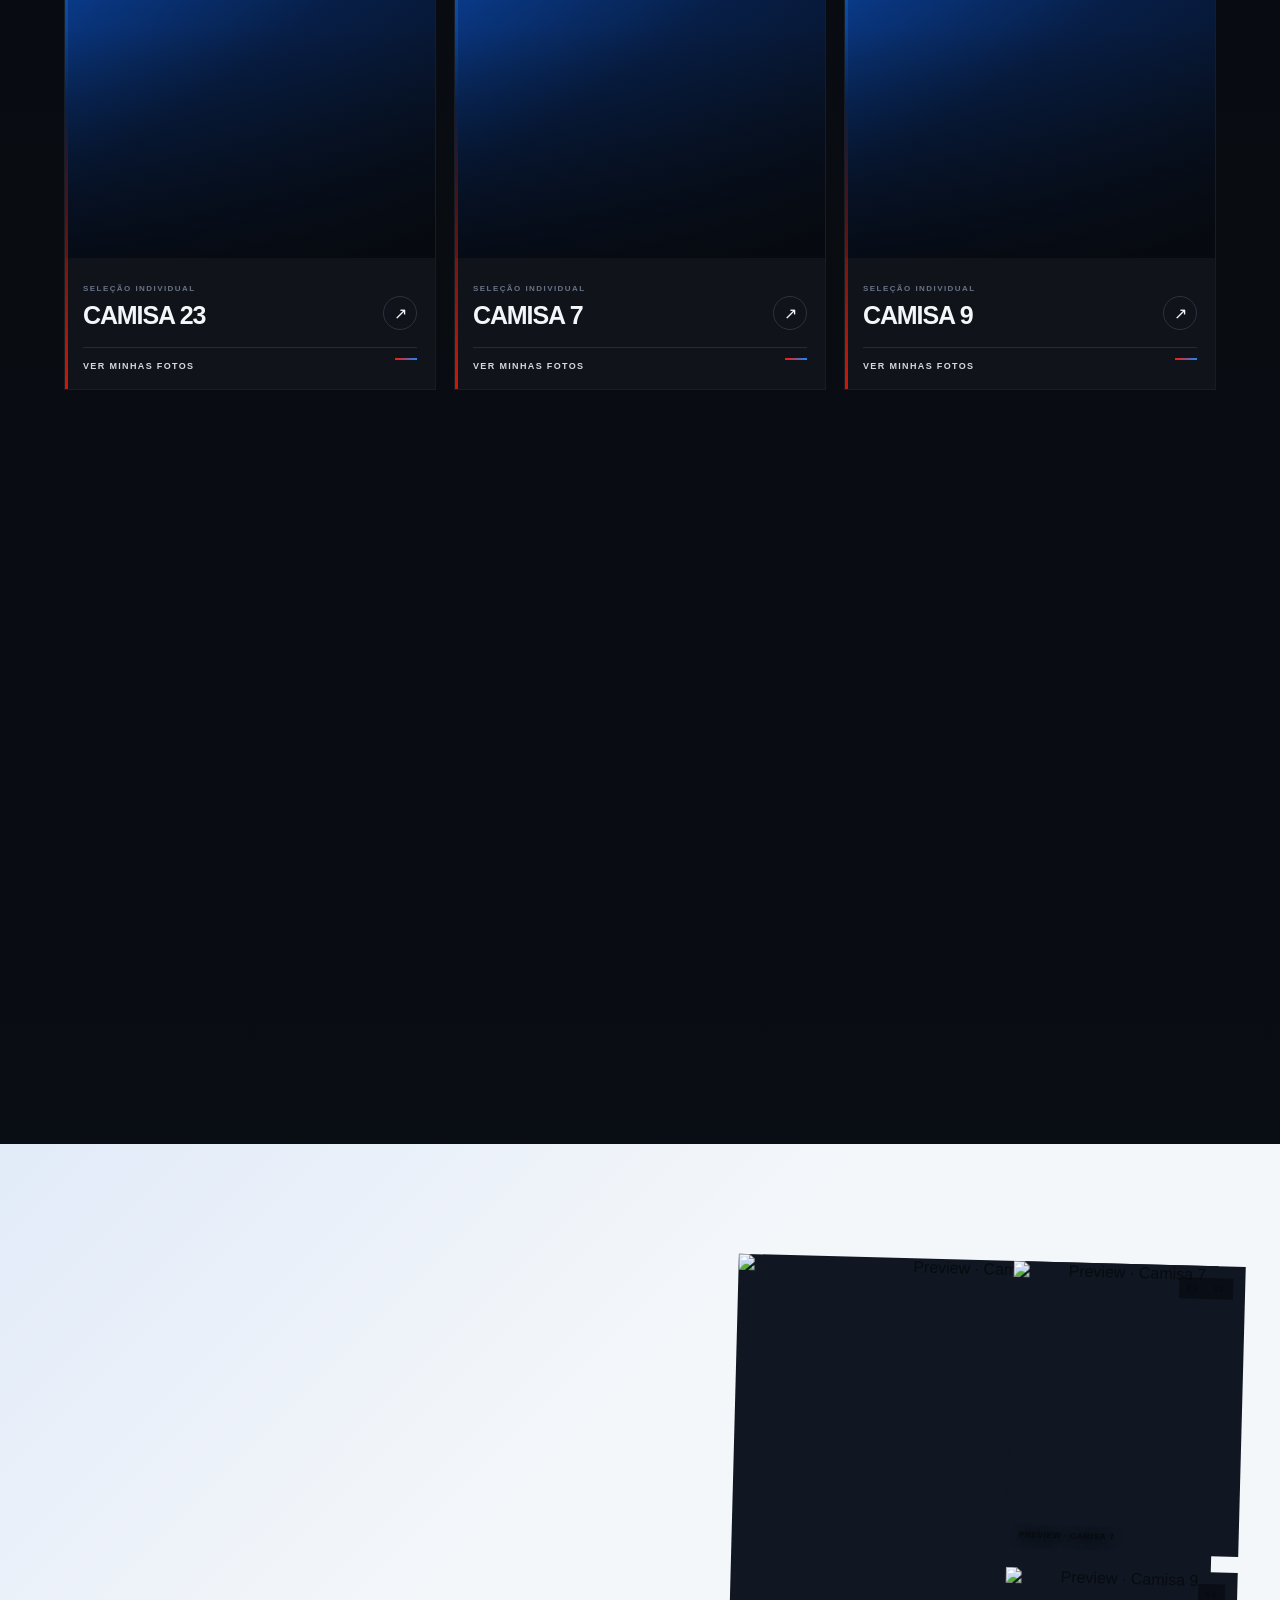
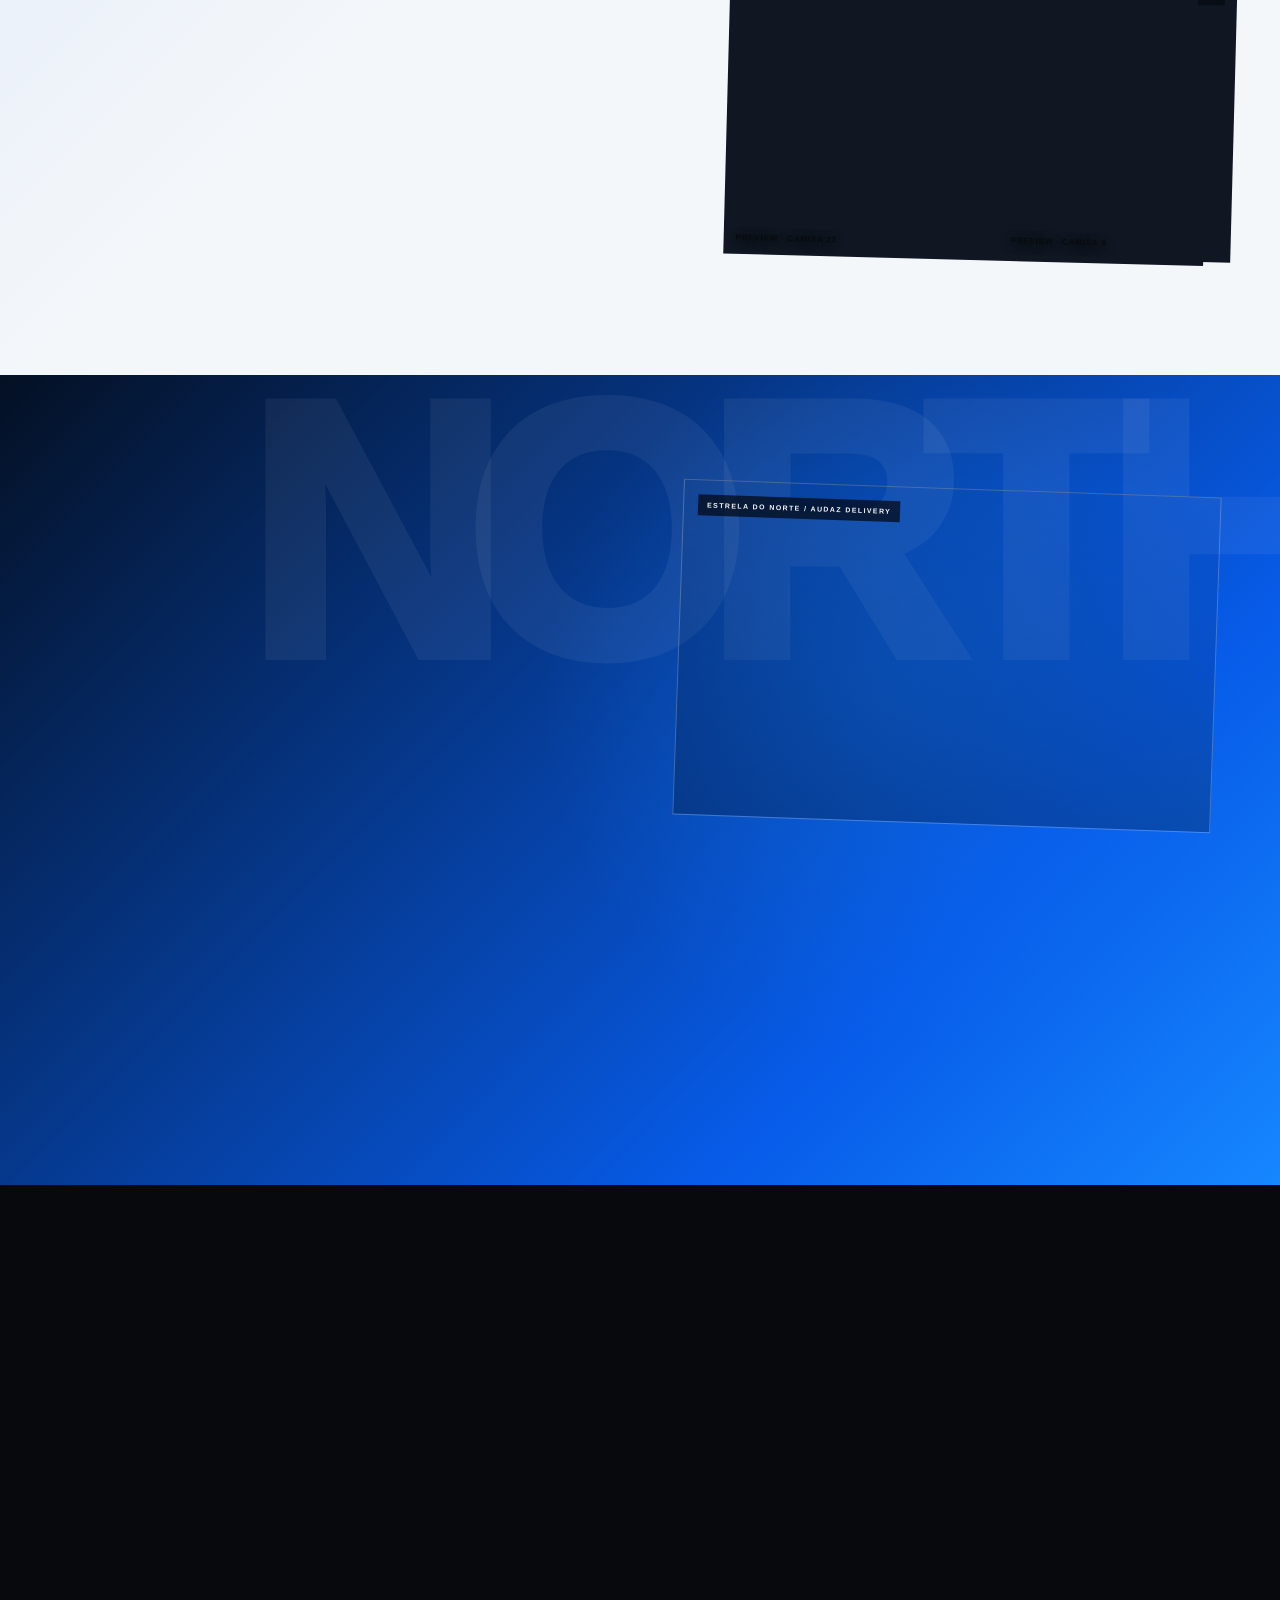
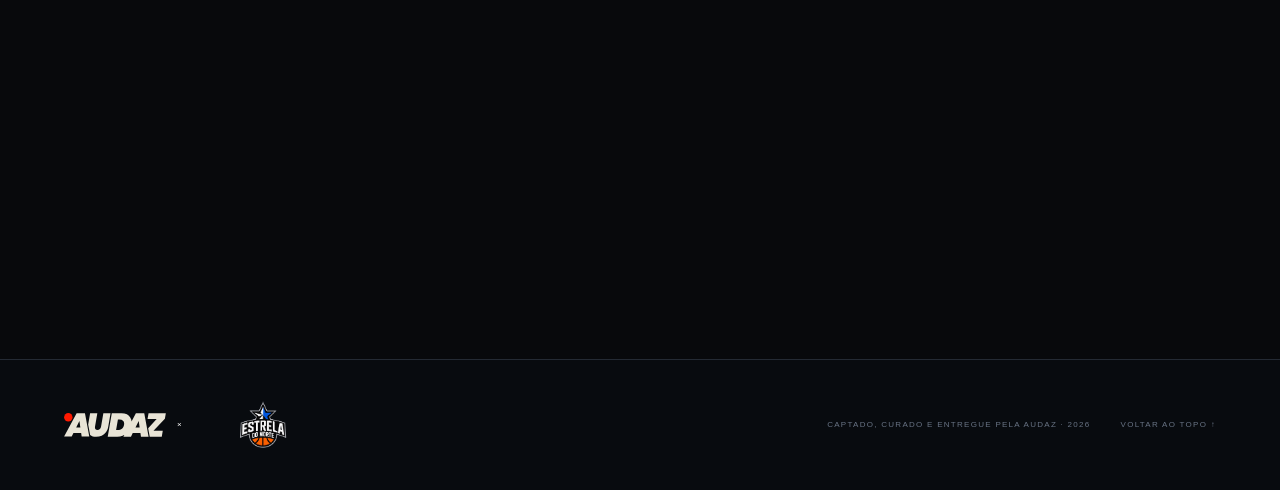
==== commit a32f608b: "Use exact uploaded Estrela logo file in Match Day" ====
--- a/estrela-do-norte-matchday/index.html
+++ b/estrela-do-norte-matchday/index.html
@@ -1 +1 @@
-<!doctype html><html lang="pt-BR"><head><meta charset="utf-8"><meta name="viewport" content="width=device-width,initial-scale=1"><meta name="theme-color" content="#071e46"><title>AUDAZ × Estrela do Norte — Match Day Concept</title><style>html,body{margin:0;min-height:100%;background:#080b0f;color:#f4f7fa;font-family:Arial,Helvetica,sans-serif}body{display:grid;place-items:center}.load{font-size:10px;font-weight:900;letter-spacing:.18em;opacity:.7}</style></head><body><div class="load">MATCH DAY CONCEPT · CARREGANDO</div><script>(async()=>{try{const v='20260913-1130';const files=['site.0','site.1','site.2','site.3','site.4'];const parts=await Promise.all(files.map(async f=>{const r=await fetch('./'+f+'?v='+v,{cache:'no-store'});if(!r.ok)throw new Error(f+' '+r.status);return r.text()}));const b64=parts.join('').trim();const bytes=Uint8Array.from(atob(b64),c=>c.charCodeAt(0));const ds=new DecompressionStream('gzip');const source=await new Response(new Blob([bytes]).stream().pipeThrough(ds)).text();const doc=new DOMParser().parseFromString(source,'text/html');const logo='./estrela-logo.png?v='+v;const selectors=['.matchup-side-estrela img','.matchup-logo-estrela','.header-estrela-official','.hero-estrela-logo'];doc.querySelectorAll(selectors.join(',')).forEach(img=>{img.setAttribute('src',logo);img.removeAttribute('srcset');img.style.objectFit='contain';img.style.display='block'});doc.querySelectorAll('img[alt]').forEach(img=>{if((img.getAttribute('alt')||'').trim().toLowerCase()==='estrela do norte'){img.setAttribute('src',logo);img.removeAttribute('srcset');img.style.objectFit='contain';img.style.display='block'}});const style=doc.createElement('style');style.id='matchday-final-patch';style.textContent=`.matchup-lockup{grid-template-columns:minmax(0,1fr) 106px minmax(0,1fr)!important;gap:28px!important}.matchup-side-audaz,.matchup-side-estrela{justify-items:center!important;text-align:center!important}.matchup-logo-audaz{width:min(330px,88%)!important;max-height:132px!important}.matchup-logo-estrela{width:min(300px,82%)!important;max-height:170px!important;object-fit:contain!important}.matchup-vs{width:88px!important;height:88px!important;display:flex!important;align-items:center!important;justify-content:center!important;gap:0!important;grid-template-columns:none!important;font-size:27px!important;letter-spacing:-.12em!important}.header-estrela-official{object-fit:contain!important;overflow:visible!important}@media(max-width:900px){.matchup-lockup{grid-template-columns:minmax(0,1fr) 70px minmax(0,1fr)!important;gap:14px!important}.matchup-logo-audaz{width:min(240px,92%)!important}.matchup-logo-estrela{width:min(220px,86%)!important}.matchup-vs{width:62px!important;height:62px!important;font-size:20px!important}}@media(max-width:560px){.matchup-lockup{grid-template-columns:minmax(0,1fr) 48px minmax(0,1fr)!important;gap:8px!important}.matchup-logo-audaz{width:92%!important}.matchup-logo-estrela{width:84%!important}.matchup-vs{width:46px!important;height:46px!important;font-size:15px!important}}`;doc.head.appendChild(style);const html='<!doctype html>'+doc.documentElement.outerHTML;document.open();document.write(html);document.close()}catch(e){document.body.innerHTML='<div class="load">NÃO FOI POSSÍVEL CARREGAR O CONCEITO.</div>';console.error(e)}})();</script></body></html>+<!doctype html><html lang="pt-BR"><head><meta charset="utf-8"><meta name="viewport" content="width=device-width,initial-scale=1"><meta name="theme-color" content="#071e46"><title>AUDAZ × Estrela do Norte — Match Day Concept</title><style>html,body{margin:0;min-height:100%;background:#080b0f;color:#f4f7fa;font-family:Arial,Helvetica,sans-serif}body{display:grid;place-items:center}.load{font-size:10px;font-weight:900;letter-spacing:.18em;opacity:.7}</style></head><body><div class="load">MATCH DAY CONCEPT · CARREGANDO</div><script>(async()=>{try{const v='20260913-1136';const files=['site.0','site.1','site.2','site.3','site.4'];const parts=await Promise.all(files.map(async f=>{const r=await fetch('./'+f+'?v='+v,{cache:'no-store'});if(!r.ok)throw new Error(f+' '+r.status);return r.text()}));const b64=parts.join('').trim();const bytes=Uint8Array.from(atob(b64),c=>c.charCodeAt(0));const ds=new DecompressionStream('gzip');const source=await new Response(new Blob([bytes]).stream().pipeThrough(ds)).text();const doc=new DOMParser().parseFromString(source,'text/html');const logo='./ChatGPT%20Image%2013%20de%20set.%20de%202026%2C%2010_19_05.png?v='+v;const selectors=['.matchup-side-estrela img','.matchup-logo-estrela','.header-estrela-official','.hero-estrela-logo'];doc.querySelectorAll(selectors.join(',')).forEach(img=>{img.setAttribute('src',logo);img.removeAttribute('srcset');img.style.objectFit='contain';img.style.display='block'});doc.querySelectorAll('img[alt]').forEach(img=>{if((img.getAttribute('alt')||'').trim().toLowerCase()==='estrela do norte'){img.setAttribute('src',logo);img.removeAttribute('srcset');img.style.objectFit='contain';img.style.display='block'}});const style=doc.createElement('style');style.id='matchday-final-patch';style.textContent=`.matchup-lockup{grid-template-columns:minmax(0,1fr) 106px minmax(0,1fr)!important;gap:28px!important}.matchup-side-audaz,.matchup-side-estrela{justify-items:center!important;text-align:center!important}.matchup-logo-audaz{width:min(330px,88%)!important;max-height:132px!important}.matchup-logo-estrela{width:min(300px,82%)!important;max-height:170px!important;object-fit:contain!important}.matchup-vs{width:88px!important;height:88px!important;display:flex!important;align-items:center!important;justify-content:center!important;gap:0!important;grid-template-columns:none!important;font-size:27px!important;letter-spacing:-.12em!important}.header-estrela-official{object-fit:contain!important;overflow:visible!important}@media(max-width:900px){.matchup-lockup{grid-template-columns:minmax(0,1fr) 70px minmax(0,1fr)!important;gap:14px!important}.matchup-logo-audaz{width:min(240px,92%)!important}.matchup-logo-estrela{width:min(220px,86%)!important}.matchup-vs{width:62px!important;height:62px!important;font-size:20px!important}}@media(max-width:560px){.matchup-lockup{grid-template-columns:minmax(0,1fr) 48px minmax(0,1fr)!important;gap:8px!important}.matchup-logo-audaz{width:92%!important}.matchup-logo-estrela{width:84%!important}.matchup-vs{width:46px!important;height:46px!important;font-size:15px!important}}`;doc.head.appendChild(style);const html='<!doctype html>'+doc.documentElement.outerHTML;document.open();document.write(html);document.close()}catch(e){document.body.innerHTML='<div class="load">NÃO FOI POSSÍVEL CARREGAR O CONCEITO.</div>';console.error(e)}})();</script></body></html>
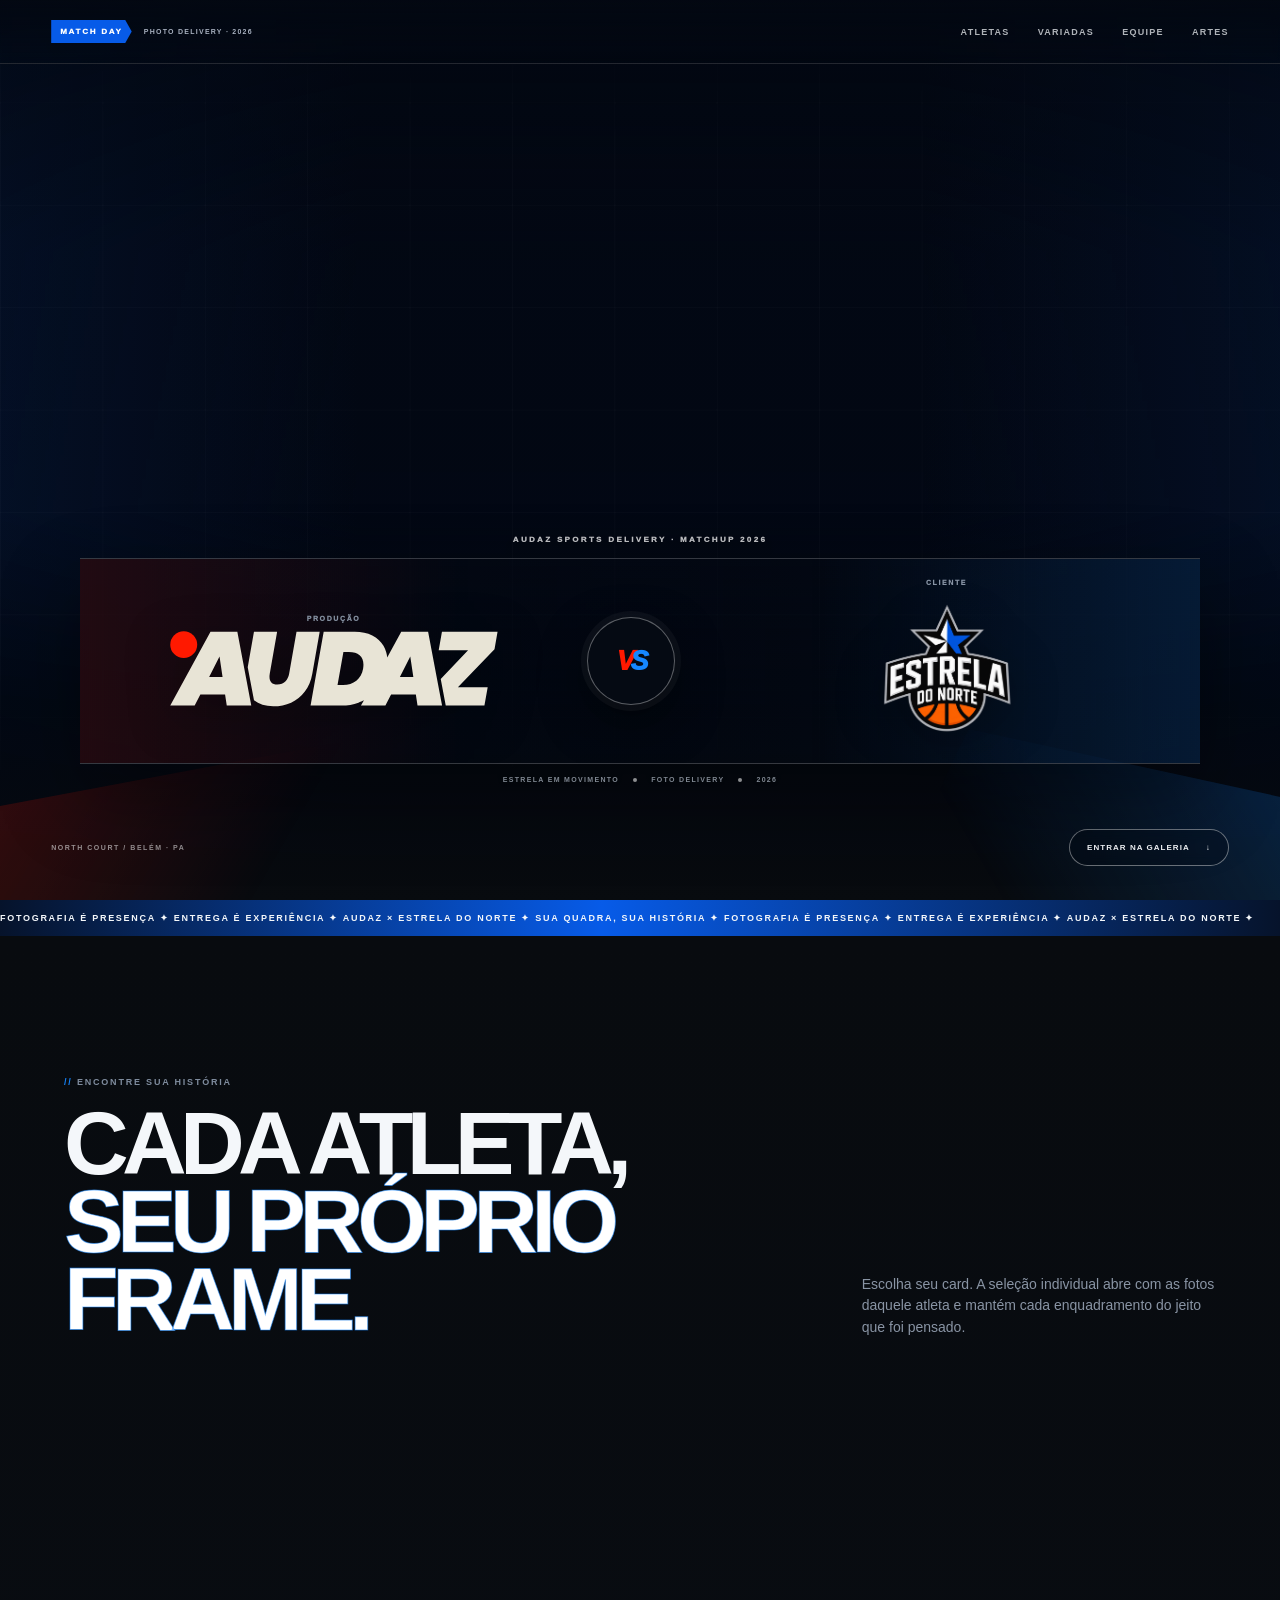
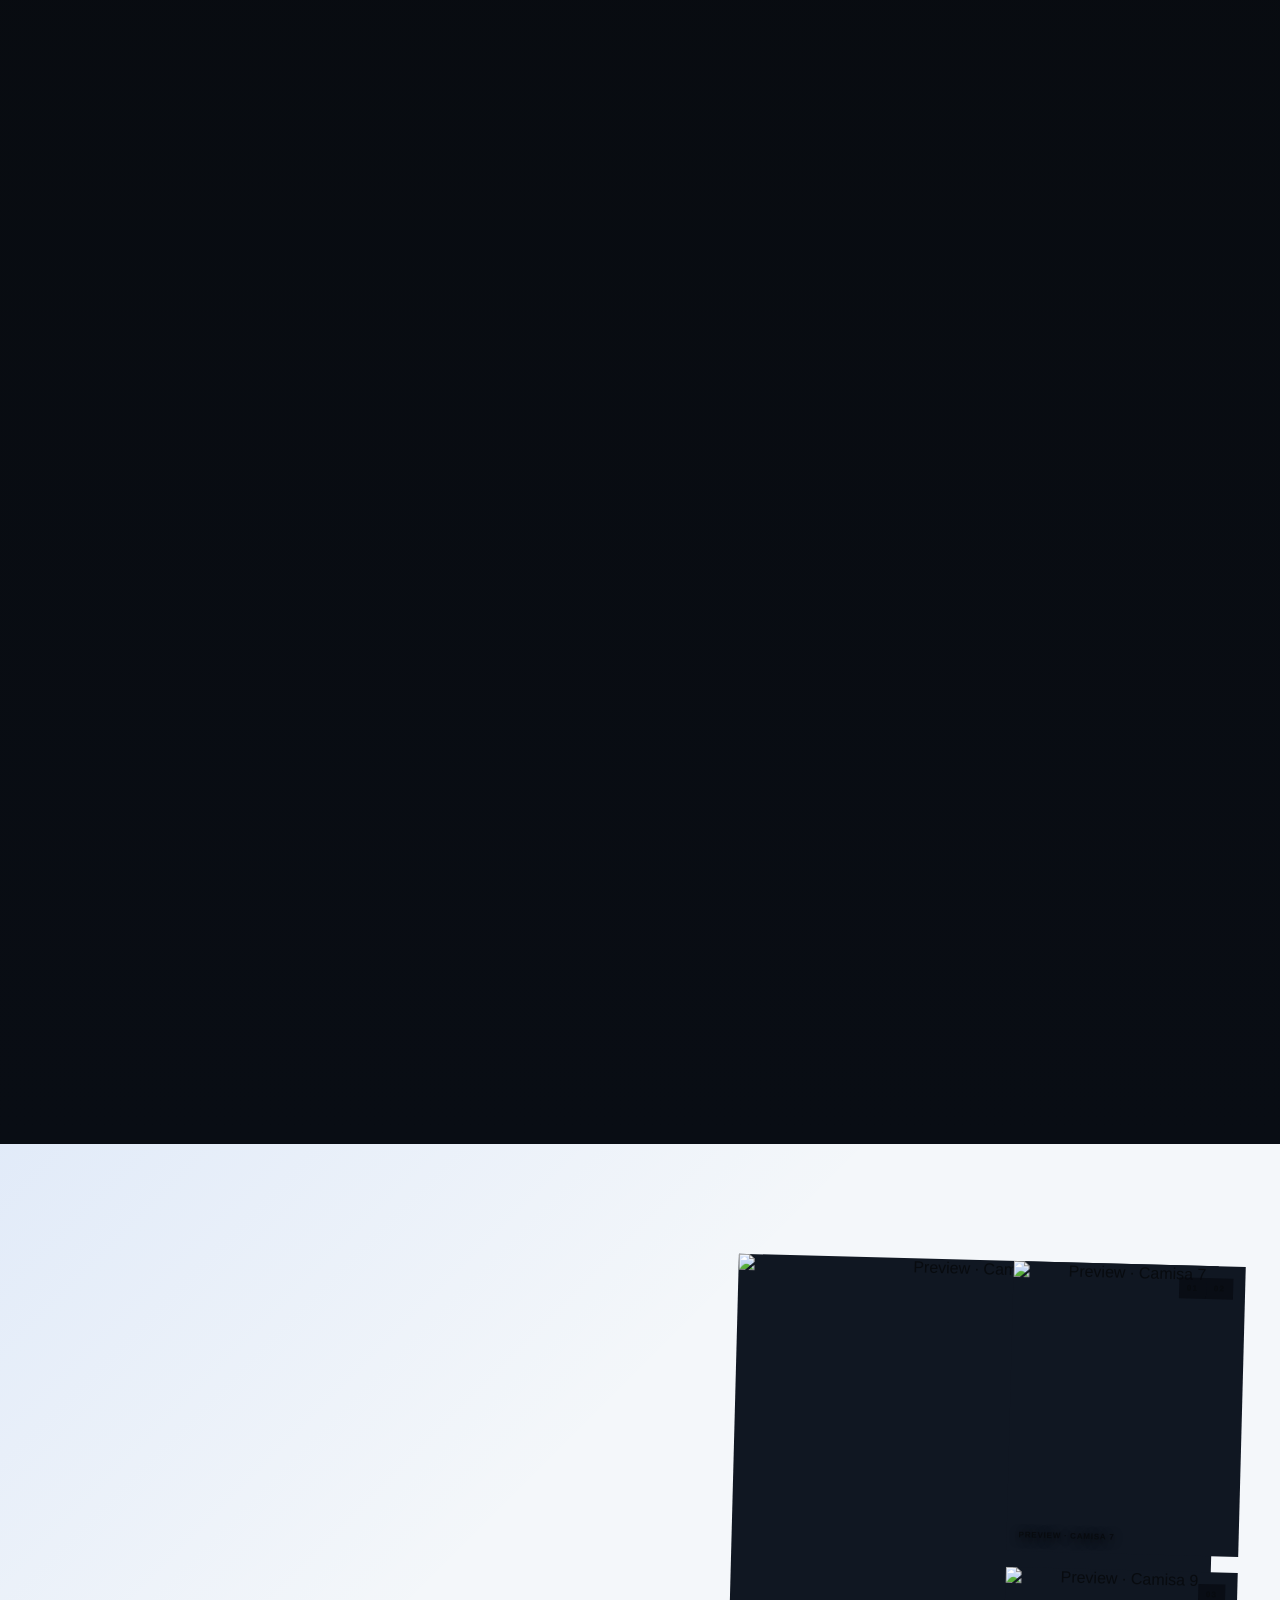
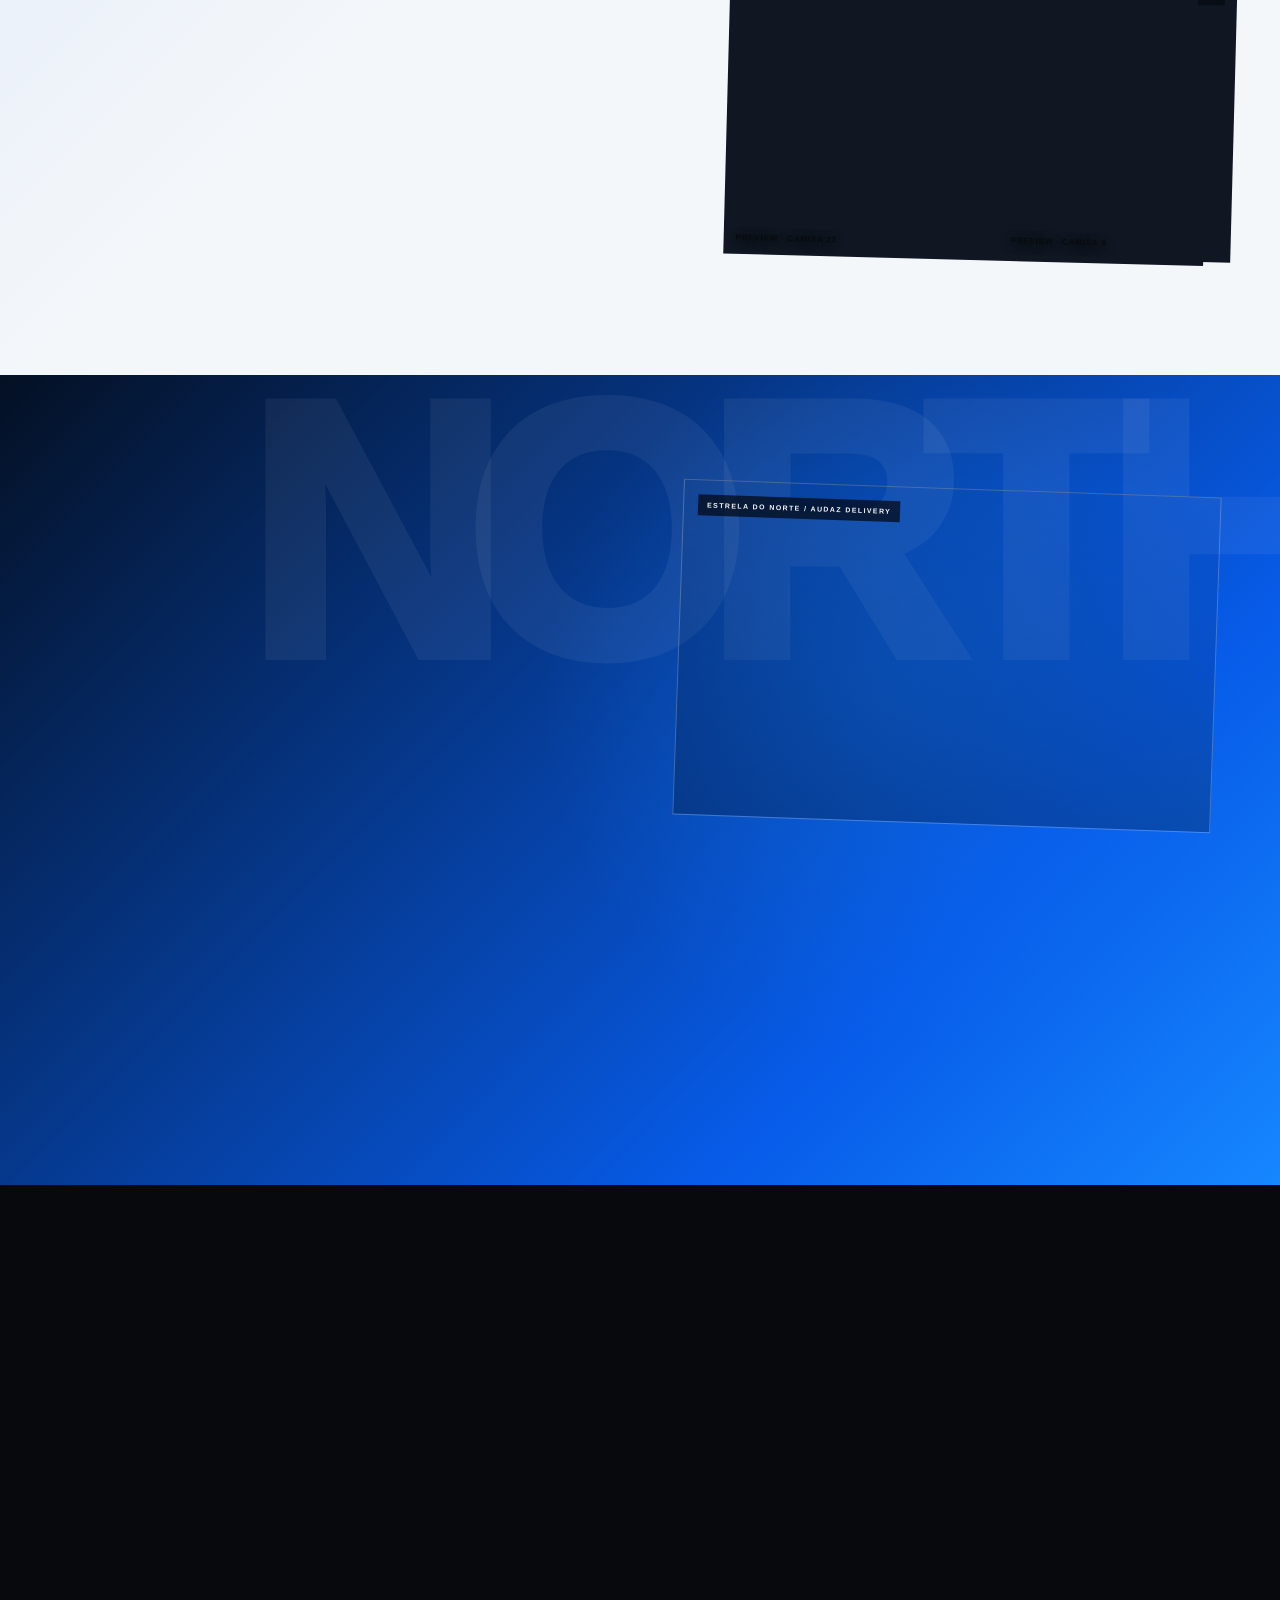
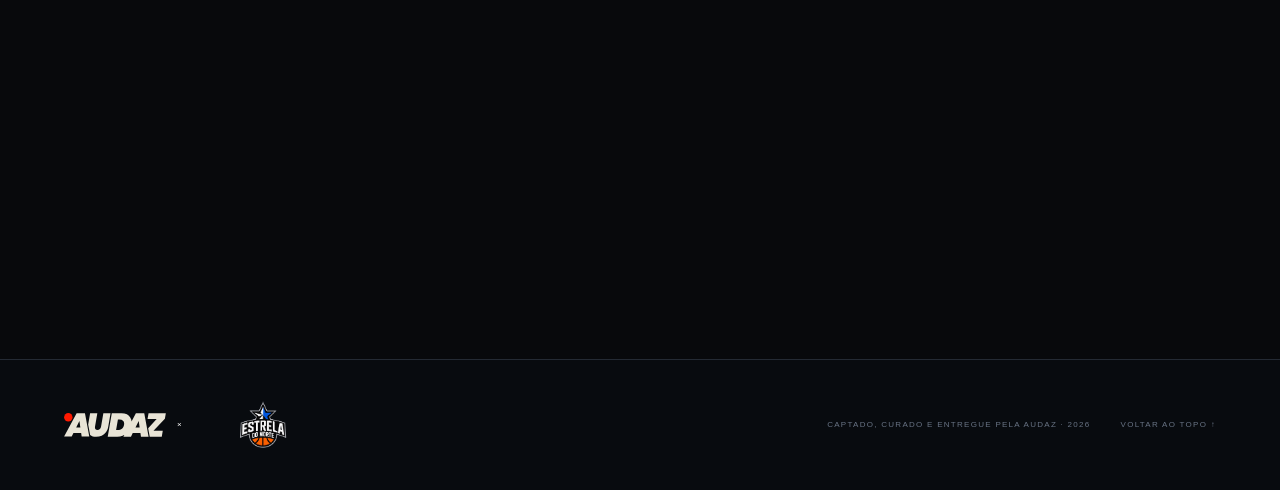
==== commit 56d7faa1: "Connect Match Day to final photo catalog" ====
--- a/estrela-do-norte-matchday/index.html
+++ b/estrela-do-norte-matchday/index.html
@@ -1 +1 @@
-<!doctype html><html lang="pt-BR"><head><meta charset="utf-8"><meta name="viewport" content="width=device-width,initial-scale=1"><meta name="theme-color" content="#071e46"><title>AUDAZ × Estrela do Norte — Match Day Concept</title><style>html,body{margin:0;min-height:100%;background:#080b0f;color:#f4f7fa;font-family:Arial,Helvetica,sans-serif}body{display:grid;place-items:center}.load{font-size:10px;font-weight:900;letter-spacing:.18em;opacity:.7}</style></head><body><div class="load">MATCH DAY CONCEPT · CARREGANDO</div><script>(async()=>{try{const v='20260913-1136';const files=['site.0','site.1','site.2','site.3','site.4'];const parts=await Promise.all(files.map(async f=>{const r=await fetch('./'+f+'?v='+v,{cache:'no-store'});if(!r.ok)throw new Error(f+' '+r.status);return r.text()}));const b64=parts.join('').trim();const bytes=Uint8Array.from(atob(b64),c=>c.charCodeAt(0));const ds=new DecompressionStream('gzip');const source=await new Response(new Blob([bytes]).stream().pipeThrough(ds)).text();const doc=new DOMParser().parseFromString(source,'text/html');const logo='./ChatGPT%20Image%2013%20de%20set.%20de%202026%2C%2010_19_05.png?v='+v;const selectors=['.matchup-side-estrela img','.matchup-logo-estrela','.header-estrela-official','.hero-estrela-logo'];doc.querySelectorAll(selectors.join(',')).forEach(img=>{img.setAttribute('src',logo);img.removeAttribute('srcset');img.style.objectFit='contain';img.style.display='block'});doc.querySelectorAll('img[alt]').forEach(img=>{if((img.getAttribute('alt')||'').trim().toLowerCase()==='estrela do norte'){img.setAttribute('src',logo);img.removeAttribute('srcset');img.style.objectFit='contain';img.style.display='block'}});const style=doc.createElement('style');style.id='matchday-final-patch';style.textContent=`.matchup-lockup{grid-template-columns:minmax(0,1fr) 106px minmax(0,1fr)!important;gap:28px!important}.matchup-side-audaz,.matchup-side-estrela{justify-items:center!important;text-align:center!important}.matchup-logo-audaz{width:min(330px,88%)!important;max-height:132px!important}.matchup-logo-estrela{width:min(300px,82%)!important;max-height:170px!important;object-fit:contain!important}.matchup-vs{width:88px!important;height:88px!important;display:flex!important;align-items:center!important;justify-content:center!important;gap:0!important;grid-template-columns:none!important;font-size:27px!important;letter-spacing:-.12em!important}.header-estrela-official{object-fit:contain!important;overflow:visible!important}@media(max-width:900px){.matchup-lockup{grid-template-columns:minmax(0,1fr) 70px minmax(0,1fr)!important;gap:14px!important}.matchup-logo-audaz{width:min(240px,92%)!important}.matchup-logo-estrela{width:min(220px,86%)!important}.matchup-vs{width:62px!important;height:62px!important;font-size:20px!important}}@media(max-width:560px){.matchup-lockup{grid-template-columns:minmax(0,1fr) 48px minmax(0,1fr)!important;gap:8px!important}.matchup-logo-audaz{width:92%!important}.matchup-logo-estrela{width:84%!important}.matchup-vs{width:46px!important;height:46px!important;font-size:15px!important}}`;doc.head.appendChild(style);const html='<!doctype html>'+doc.documentElement.outerHTML;document.open();document.write(html);document.close()}catch(e){document.body.innerHTML='<div class="load">NÃO FOI POSSÍVEL CARREGAR O CONCEITO.</div>';console.error(e)}})();</script></body></html>+<!doctype html><html lang="pt-BR"><head><meta charset="utf-8"><meta name="viewport" content="width=device-width,initial-scale=1"><meta name="theme-color" content="#071e46"><title>AUDAZ × Estrela do Norte — Match Day Concept</title><style>html,body{margin:0;min-height:100%;background:#080b0f;color:#f4f7fa;font-family:Arial,Helvetica,sans-serif}body{display:grid;place-items:center}.load{font-size:10px;font-weight:900;letter-spacing:.18em;opacity:.7}</style></head><body><div class="load">MATCH DAY CONCEPT · CARREGANDO</div><script src="../estrela-catalog-loader.js?v=20260913-final"></script><script>(async()=>{try{const v='20260913-final';const files=['site.0','site.1','site.2','site.3','site.4'];const parts=await Promise.all(files.map(async f=>{const r=await fetch('./'+f+'?v='+v,{cache:'no-store'});if(!r.ok)throw new Error(f+' '+r.status);return r.text()}));const b64=parts.join('').trim();const bytes=Uint8Array.from(atob(b64),c=>c.charCodeAt(0));const ds=new DecompressionStream('gzip');const source=await new Response(new Blob([bytes]).stream().pipeThrough(ds)).text();const doc=new DOMParser().parseFromString(source,'text/html');const logo='./ChatGPT%20Image%2013%20de%20set.%20de%202026%2C%2010_19_05.png?v='+v;const selectors=['.matchup-side-estrela img','.matchup-logo-estrela','.header-estrela-official','.hero-estrela-logo'];doc.querySelectorAll(selectors.join(',')).forEach(img=>{img.setAttribute('src',logo);img.removeAttribute('srcset');img.style.objectFit='contain';img.style.display='block'});doc.querySelectorAll('img[alt]').forEach(img=>{if((img.getAttribute('alt')||'').trim().toLowerCase()==='estrela do norte'){img.setAttribute('src',logo);img.removeAttribute('srcset');img.style.objectFit='contain';img.style.display='block'}});const style=doc.createElement('style');style.id='matchday-final-patch';style.textContent=`.matchup-lockup{grid-template-columns:minmax(0,1fr) 106px minmax(0,1fr)!important;gap:28px!important}.matchup-side-audaz,.matchup-side-estrela{justify-items:center!important;text-align:center!important}.matchup-logo-audaz{width:min(330px,88%)!important;max-height:132px!important}.matchup-logo-estrela{width:min(300px,82%)!important;max-height:170px!important;object-fit:contain!important}.matchup-vs{width:88px!important;height:88px!important;display:flex!important;align-items:center!important;justify-content:center!important;gap:0!important;grid-template-columns:none!important;font-size:27px!important;letter-spacing:-.12em!important}.header-estrela-official{object-fit:contain!important;overflow:visible!important}@media(max-width:900px){.matchup-lockup{grid-template-columns:minmax(0,1fr) 70px minmax(0,1fr)!important;gap:14px!important}.matchup-logo-audaz{width:min(240px,92%)!important}.matchup-logo-estrela{width:min(220px,86%)!important}.matchup-vs{width:62px!important;height:62px!important;font-size:20px!important}}@media(max-width:560px){.matchup-lockup{grid-template-columns:minmax(0,1fr) 48px minmax(0,1fr)!important;gap:8px!important}.matchup-logo-audaz{width:92%!important}.matchup-logo-estrela{width:84%!important}.matchup-vs{width:46px!important;height:46px!important;font-size:15px!important}}`;doc.head.appendChild(style);const html='<!doctype html>'+doc.documentElement.outerHTML;document.open();document.write(html);document.close()}catch(e){document.body.innerHTML='<div class="load">NÃO FOI POSSÍVEL CARREGAR O CONCEITO.</div>';console.error(e)}})();</script></body></html>
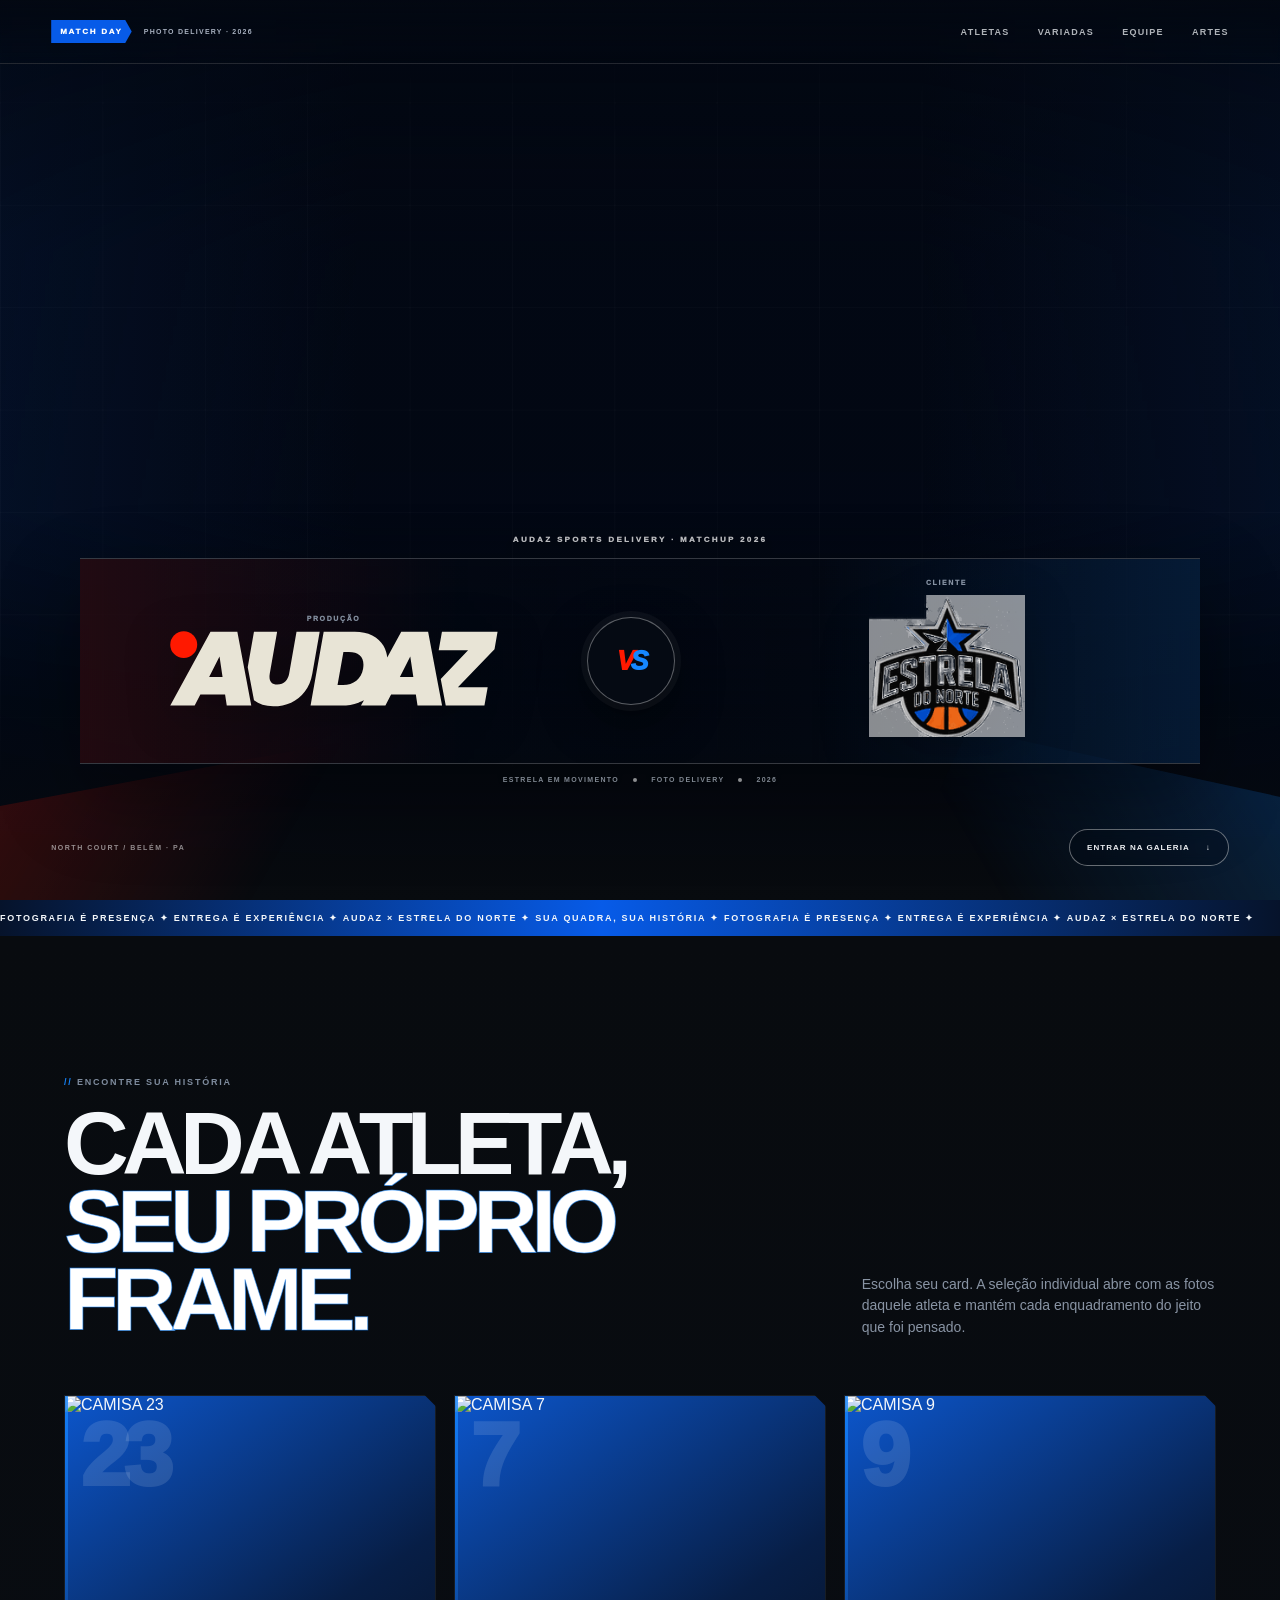
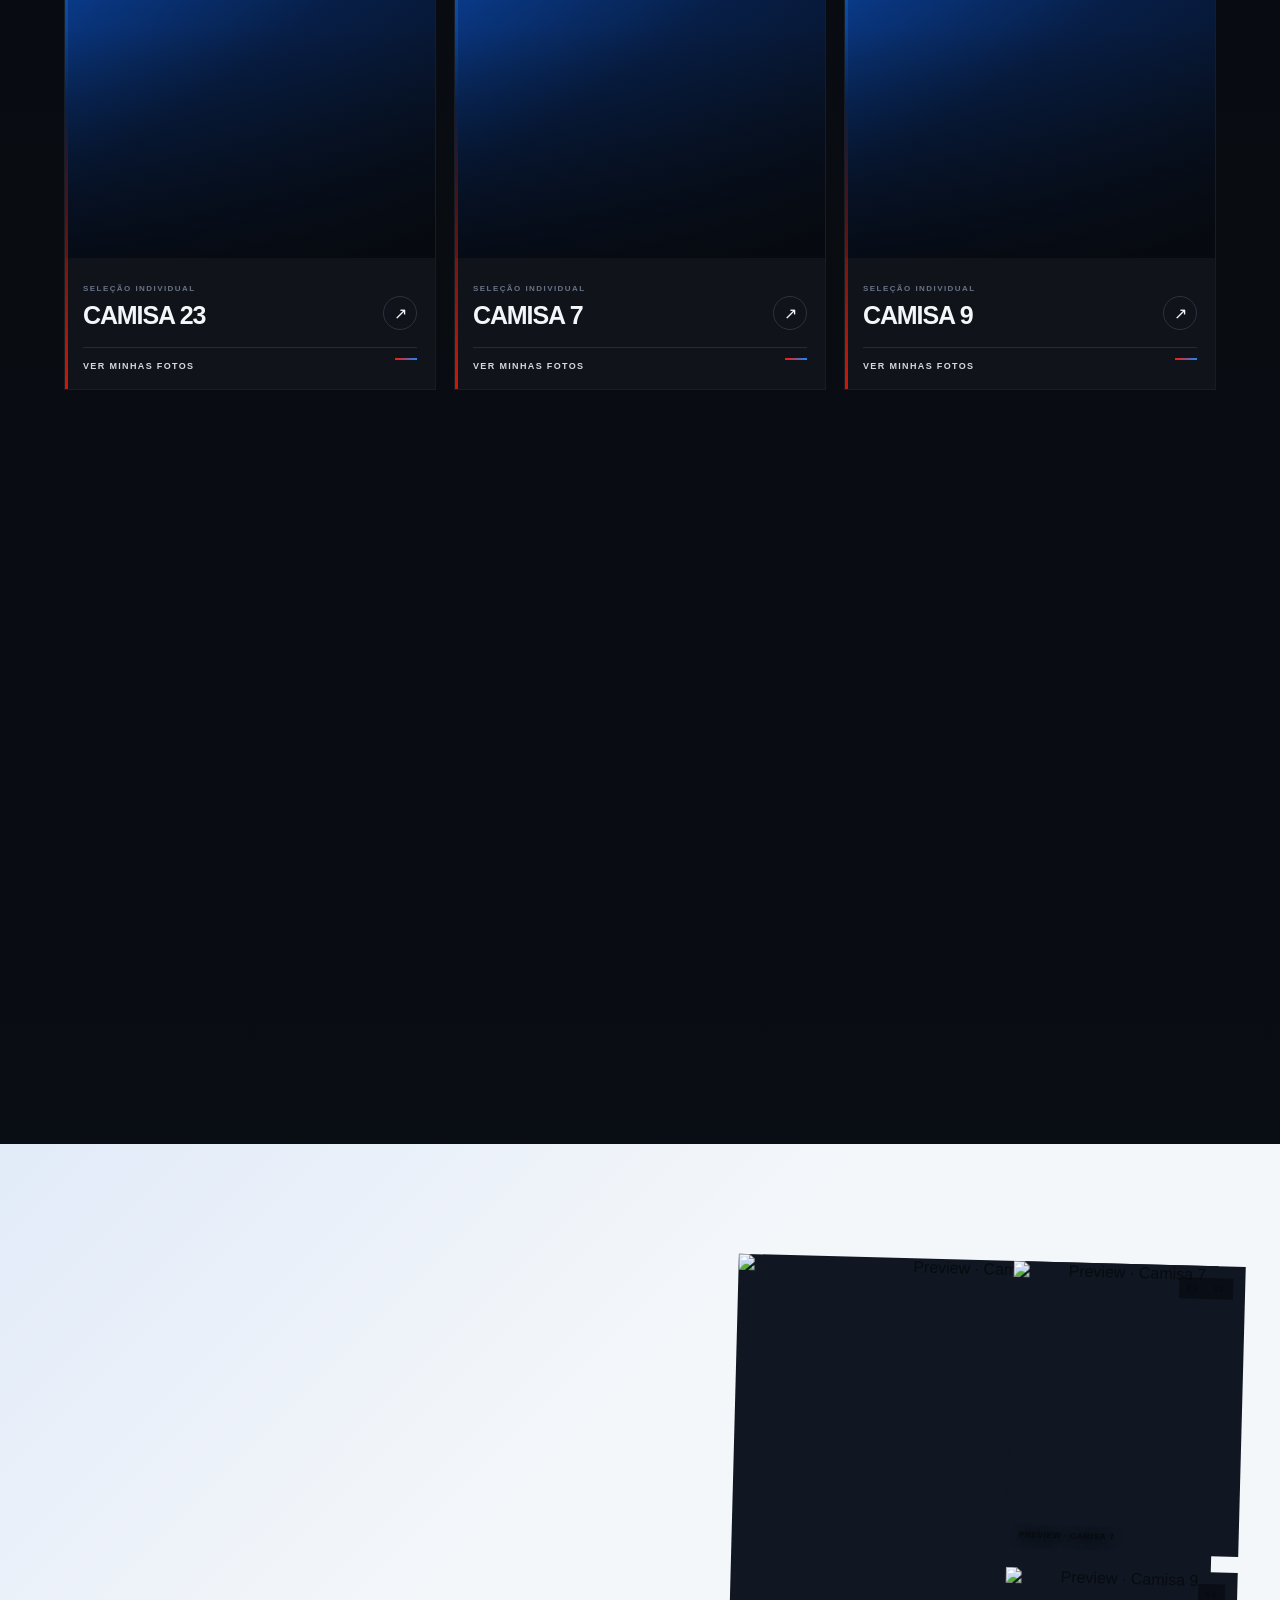
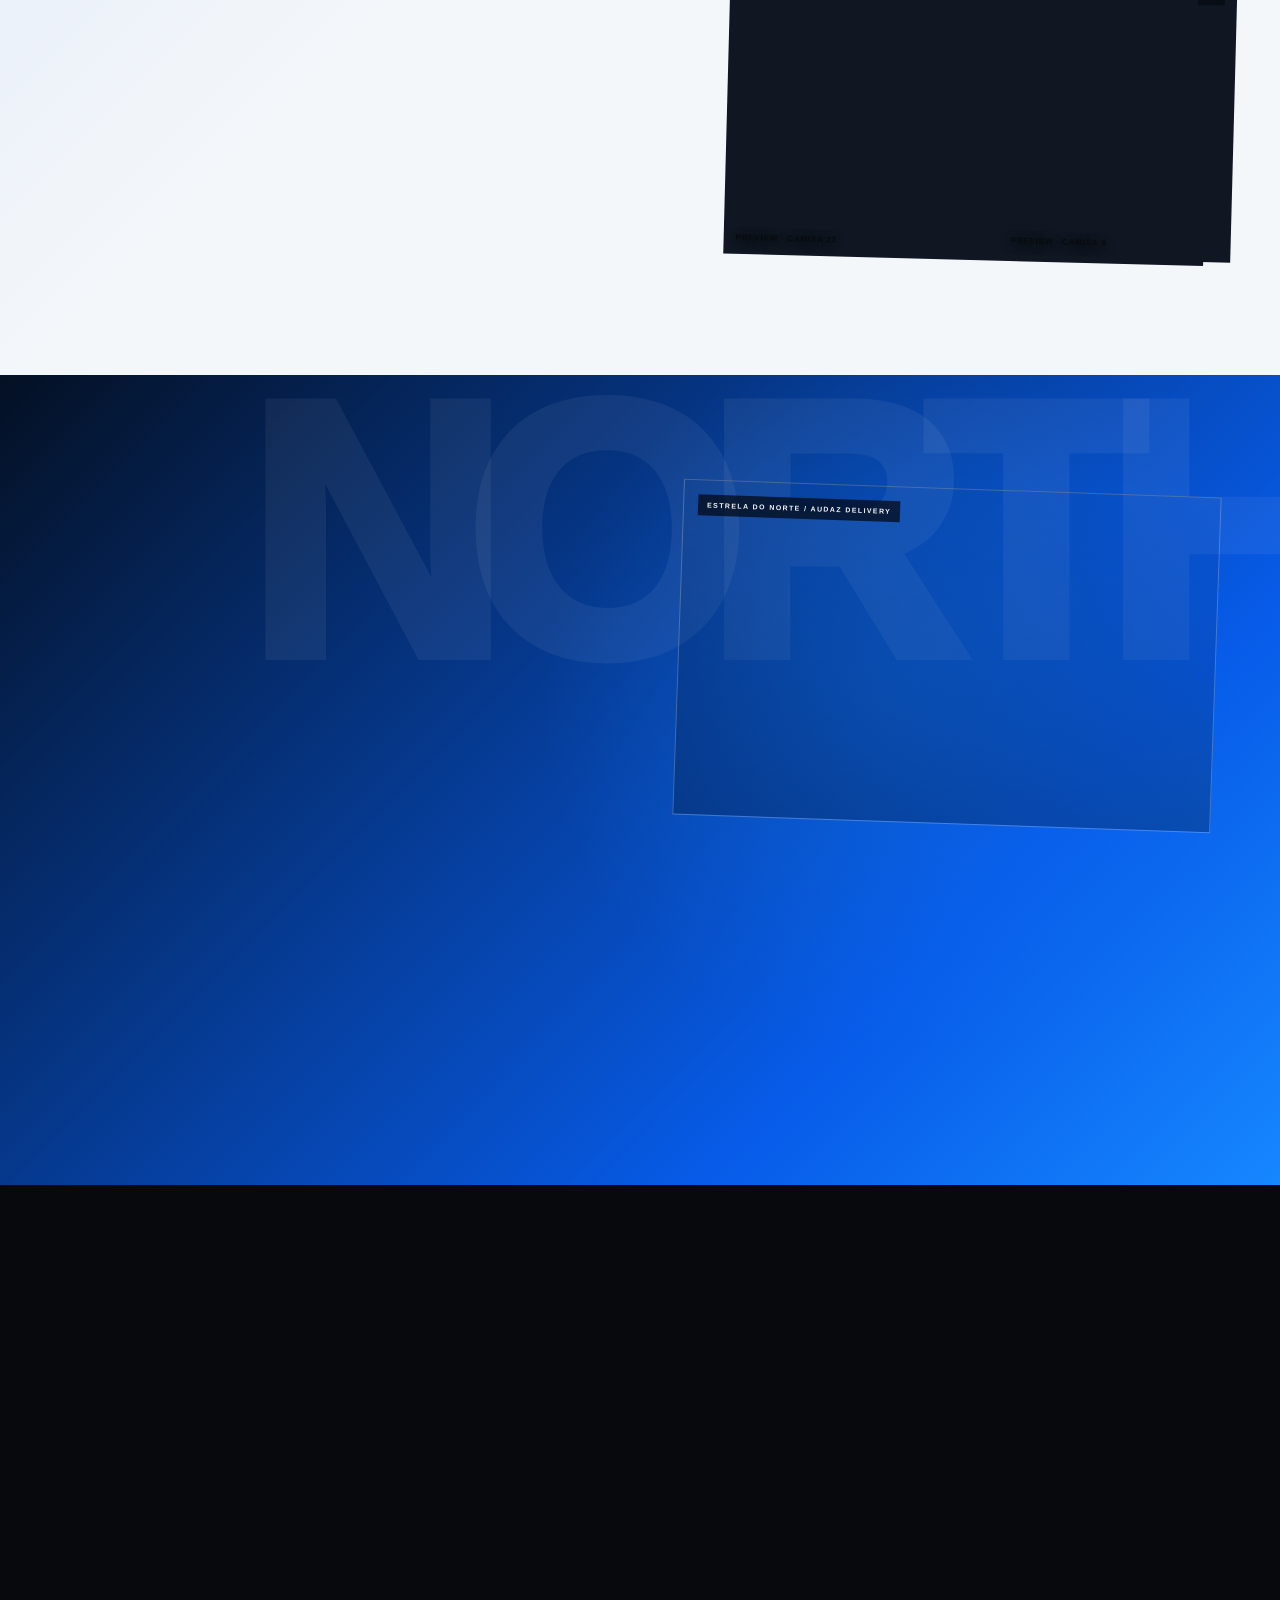
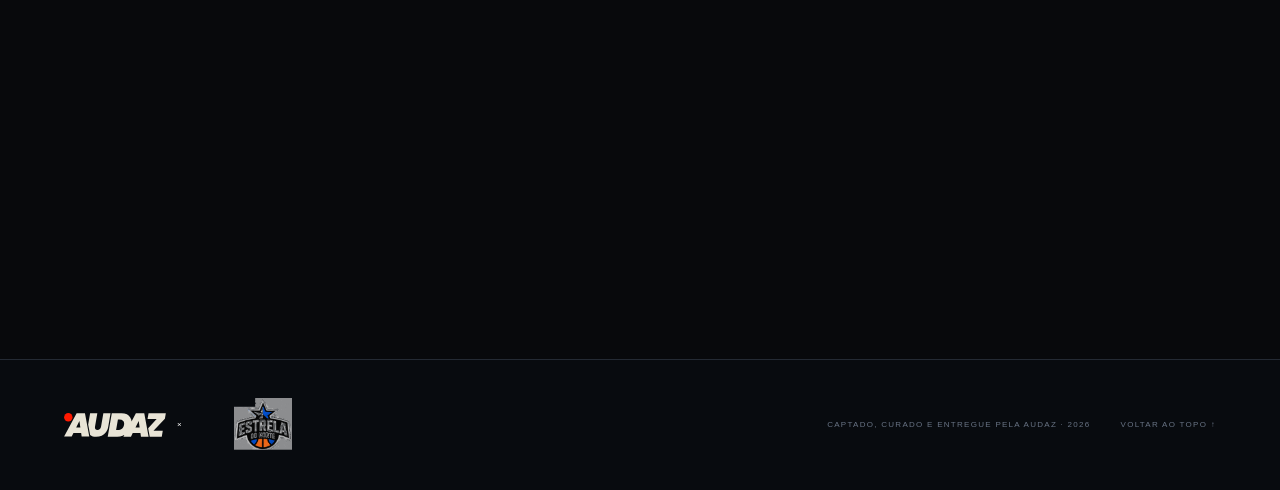
==== commit 87760b2a: "Fix final catalog injection in Match Day concept" ====
--- a/estrela-do-norte-matchday/index.html
+++ b/estrela-do-norte-matchday/index.html
@@ -1 +1 @@
-<!doctype html><html lang="pt-BR"><head><meta charset="utf-8"><meta name="viewport" content="width=device-width,initial-scale=1"><meta name="theme-color" content="#071e46"><title>AUDAZ × Estrela do Norte — Match Day Concept</title><style>html,body{margin:0;min-height:100%;background:#080b0f;color:#f4f7fa;font-family:Arial,Helvetica,sans-serif}body{display:grid;place-items:center}.load{font-size:10px;font-weight:900;letter-spacing:.18em;opacity:.7}</style></head><body><div class="load">MATCH DAY CONCEPT · CARREGANDO</div><script src="../estrela-catalog-loader.js?v=20260913-final"></script><script>(async()=>{try{const v='20260913-final';const files=['site.0','site.1','site.2','site.3','site.4'];const parts=await Promise.all(files.map(async f=>{const r=await fetch('./'+f+'?v='+v,{cache:'no-store'});if(!r.ok)throw new Error(f+' '+r.status);return r.text()}));const b64=parts.join('').trim();const bytes=Uint8Array.from(atob(b64),c=>c.charCodeAt(0));const ds=new DecompressionStream('gzip');const source=await new Response(new Blob([bytes]).stream().pipeThrough(ds)).text();const doc=new DOMParser().parseFromString(source,'text/html');const logo='./ChatGPT%20Image%2013%20de%20set.%20de%202026%2C%2010_19_05.png?v='+v;const selectors=['.matchup-side-estrela img','.matchup-logo-estrela','.header-estrela-official','.hero-estrela-logo'];doc.querySelectorAll(selectors.join(',')).forEach(img=>{img.setAttribute('src',logo);img.removeAttribute('srcset');img.style.objectFit='contain';img.style.display='block'});doc.querySelectorAll('img[alt]').forEach(img=>{if((img.getAttribute('alt')||'').trim().toLowerCase()==='estrela do norte'){img.setAttribute('src',logo);img.removeAttribute('srcset');img.style.objectFit='contain';img.style.display='block'}});const style=doc.createElement('style');style.id='matchday-final-patch';style.textContent=`.matchup-lockup{grid-template-columns:minmax(0,1fr) 106px minmax(0,1fr)!important;gap:28px!important}.matchup-side-audaz,.matchup-side-estrela{justify-items:center!important;text-align:center!important}.matchup-logo-audaz{width:min(330px,88%)!important;max-height:132px!important}.matchup-logo-estrela{width:min(300px,82%)!important;max-height:170px!important;object-fit:contain!important}.matchup-vs{width:88px!important;height:88px!important;display:flex!important;align-items:center!important;justify-content:center!important;gap:0!important;grid-template-columns:none!important;font-size:27px!important;letter-spacing:-.12em!important}.header-estrela-official{object-fit:contain!important;overflow:visible!important}@media(max-width:900px){.matchup-lockup{grid-template-columns:minmax(0,1fr) 70px minmax(0,1fr)!important;gap:14px!important}.matchup-logo-audaz{width:min(240px,92%)!important}.matchup-logo-estrela{width:min(220px,86%)!important}.matchup-vs{width:62px!important;height:62px!important;font-size:20px!important}}@media(max-width:560px){.matchup-lockup{grid-template-columns:minmax(0,1fr) 48px minmax(0,1fr)!important;gap:8px!important}.matchup-logo-audaz{width:92%!important}.matchup-logo-estrela{width:84%!important}.matchup-vs{width:46px!important;height:46px!important;font-size:15px!important}}`;doc.head.appendChild(style);const html='<!doctype html>'+doc.documentElement.outerHTML;document.open();document.write(html);document.close()}catch(e){document.body.innerHTML='<div class="load">NÃO FOI POSSÍVEL CARREGAR O CONCEITO.</div>';console.error(e)}})();</script></body></html>+<!doctype html><html lang="pt-BR"><head><meta charset="utf-8"><meta name="viewport" content="width=device-width,initial-scale=1"><meta name="theme-color" content="#071e46"><title>AUDAZ × Estrela do Norte — Match Day Concept</title><style>html,body{margin:0;min-height:100%;background:#080b0f;color:#f4f7fa;font-family:Arial,Helvetica,sans-serif}body{display:grid;place-items:center}.load{font-size:10px;font-weight:900;letter-spacing:.18em;opacity:.7}</style></head><body><div class="load">MATCH DAY CONCEPT · CARREGANDO</div><script>(async()=>{try{const v='20260913-final2';const files=['site.0','site.1','site.2','site.3','site.4'];const parts=await Promise.all(files.map(async f=>{const r=await fetch('./'+f+'?v='+v,{cache:'no-store'});if(!r.ok)throw new Error(f+' '+r.status);return r.text()}));const b64=parts.join('').trim();const bytes=Uint8Array.from(atob(b64),c=>c.charCodeAt(0));const ds=new DecompressionStream('gzip');const source=await new Response(new Blob([bytes]).stream().pipeThrough(ds)).text();const doc=new DOMParser().parseFromString(source,'text/html');const loader=doc.createElement('script');loader.setAttribute('src','../estrela-catalog-loader.js?v='+v);doc.head.insertBefore(loader,doc.head.firstChild);const logo='./estrela-logo-oficial.png?v='+v;const selectors=['.matchup-side-estrela img','.matchup-logo-estrela','.header-estrela-official','.hero-estrela-logo'];doc.querySelectorAll(selectors.join(',')).forEach(img=>{img.setAttribute('src',logo);img.removeAttribute('srcset');img.style.objectFit='contain';img.style.display='block'});doc.querySelectorAll('img[alt]').forEach(img=>{if((img.getAttribute('alt')||'').trim().toLowerCase()==='estrela do norte'){img.setAttribute('src',logo);img.removeAttribute('srcset');img.style.objectFit='contain';img.style.display='block'}});const style=doc.createElement('style');style.id='matchday-final-patch';style.textContent=`.matchup-lockup{grid-template-columns:minmax(0,1fr) 106px minmax(0,1fr)!important;gap:28px!important}.matchup-side-audaz,.matchup-side-estrela{justify-items:center!important;text-align:center!important}.matchup-logo-audaz{width:min(330px,88%)!important;max-height:132px!important}.matchup-logo-estrela{width:min(300px,82%)!important;max-height:170px!important;object-fit:contain!important}.matchup-vs{width:88px!important;height:88px!important;display:flex!important;align-items:center!important;justify-content:center!important;gap:0!important;grid-template-columns:none!important;font-size:27px!important;letter-spacing:-.12em!important}.header-estrela-official{object-fit:contain!important;overflow:visible!important}@media(max-width:900px){.matchup-lockup{grid-template-columns:minmax(0,1fr) 70px minmax(0,1fr)!important;gap:14px!important}.matchup-logo-audaz{width:min(240px,92%)!important}.matchup-logo-estrela{width:min(220px,86%)!important}.matchup-vs{width:62px!important;height:62px!important;font-size:20px!important}}@media(max-width:560px){.matchup-lockup{grid-template-columns:minmax(0,1fr) 48px minmax(0,1fr)!important;gap:8px!important}.matchup-logo-audaz{width:92%!important}.matchup-logo-estrela{width:84%!important}.matchup-vs{width:46px!important;height:46px!important;font-size:15px!important}}`;doc.head.appendChild(style);const html='<!doctype html>'+doc.documentElement.outerHTML;document.open();document.write(html);document.close()}catch(e){document.body.innerHTML='<div class="load">NÃO FOI POSSÍVEL CARREGAR O CONCEITO.</div>';console.error(e)}})();</script></body></html>
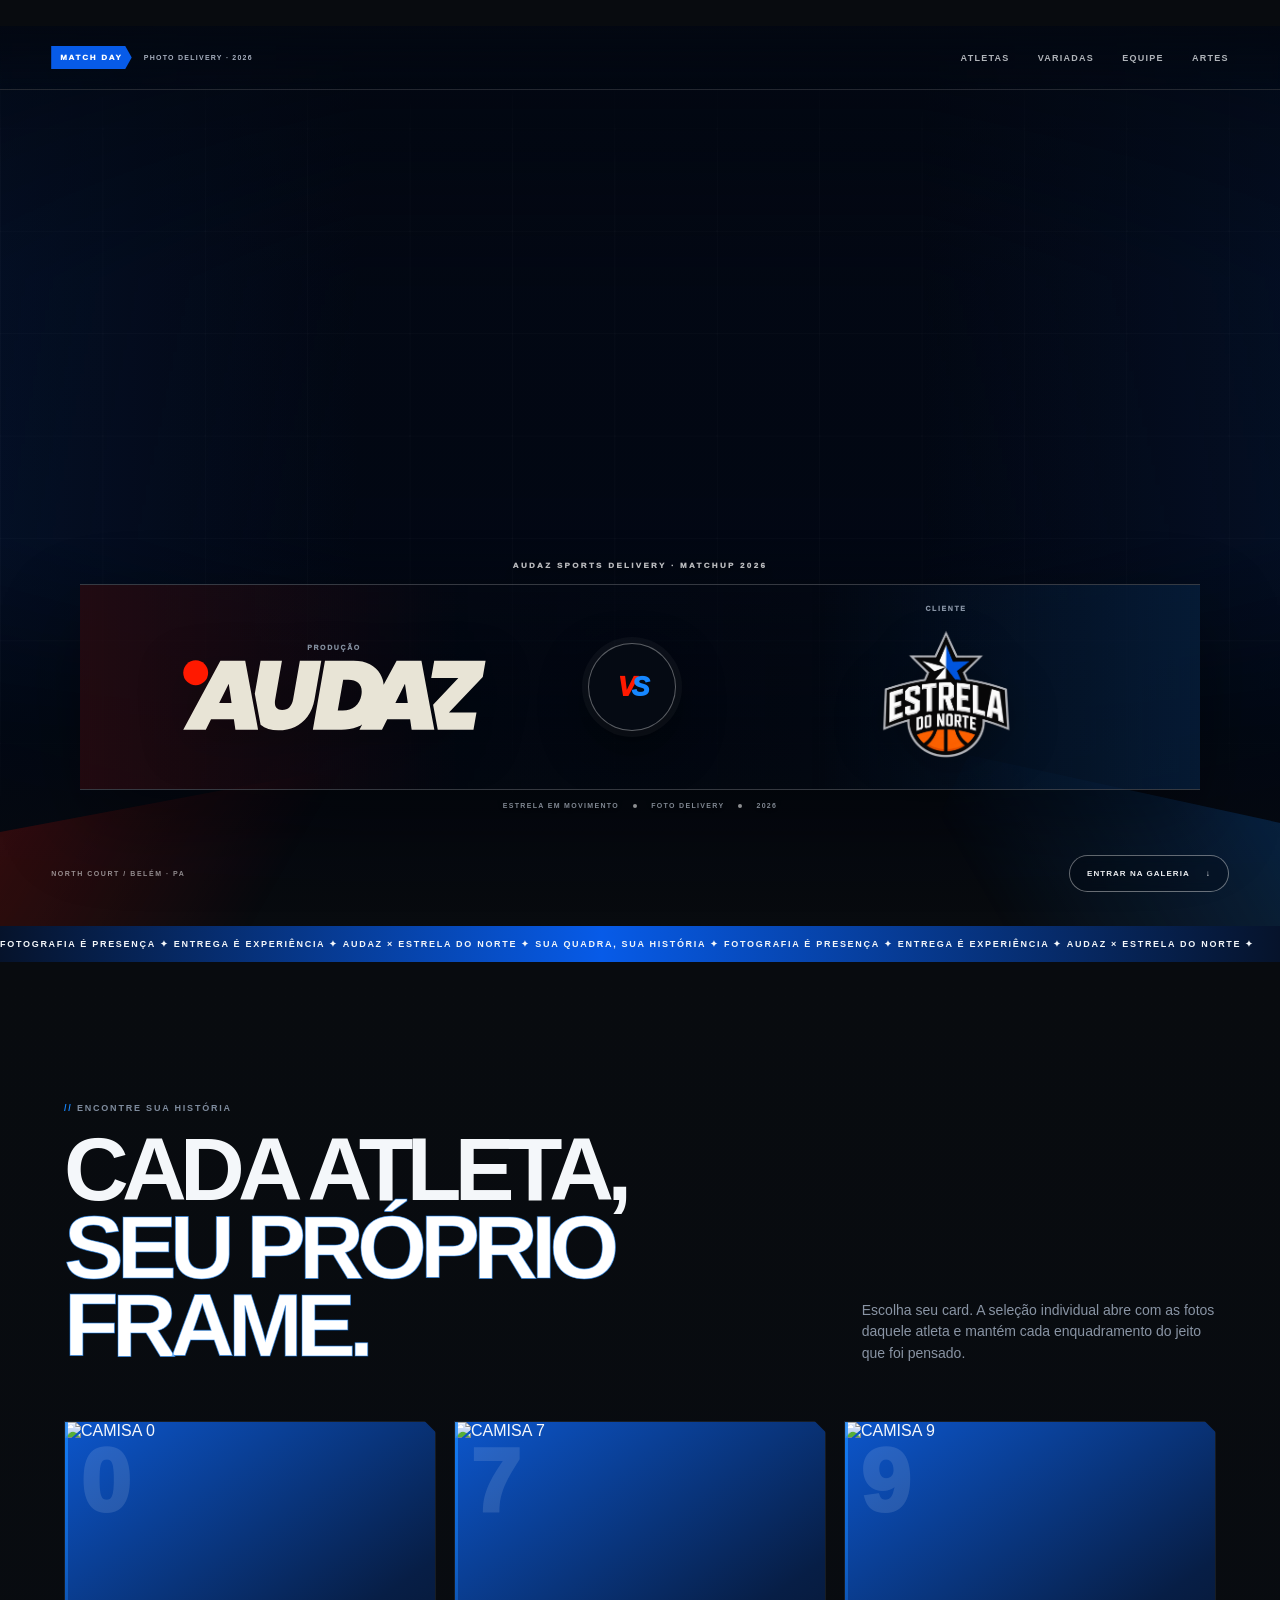
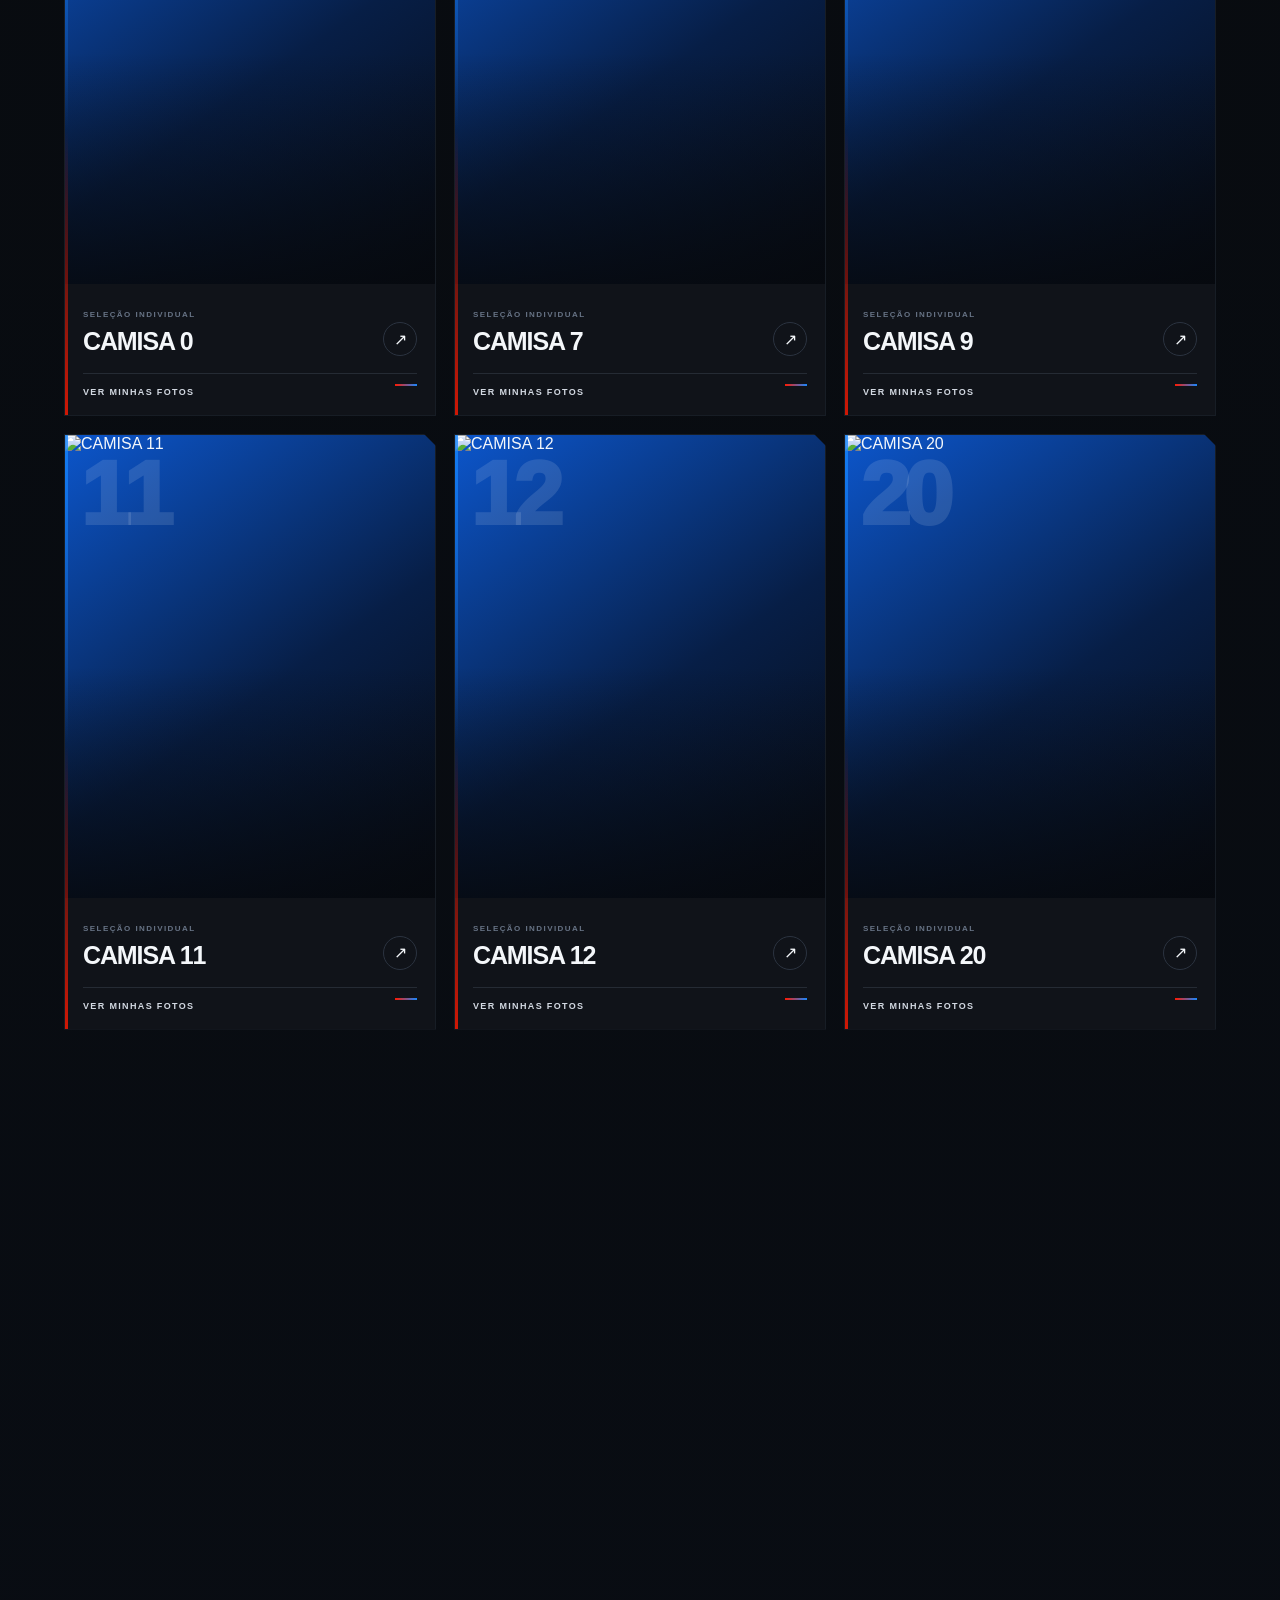
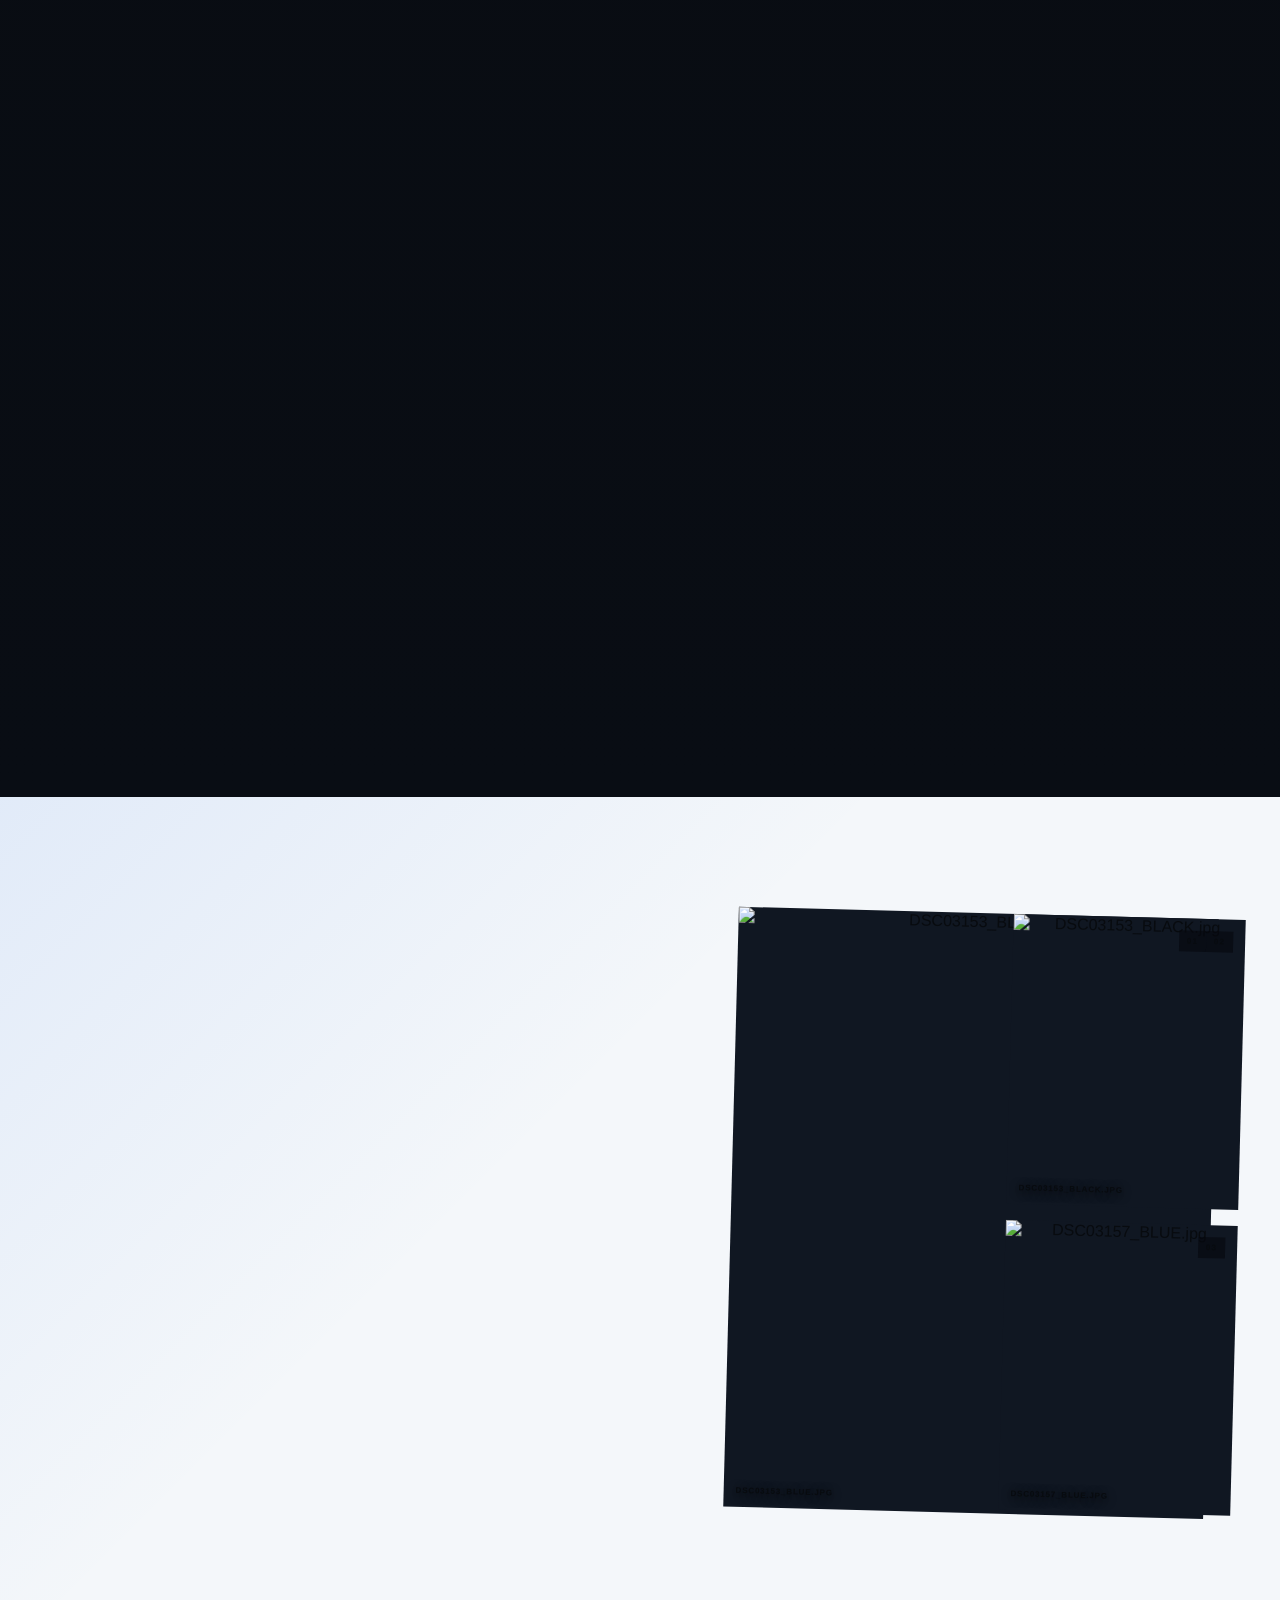
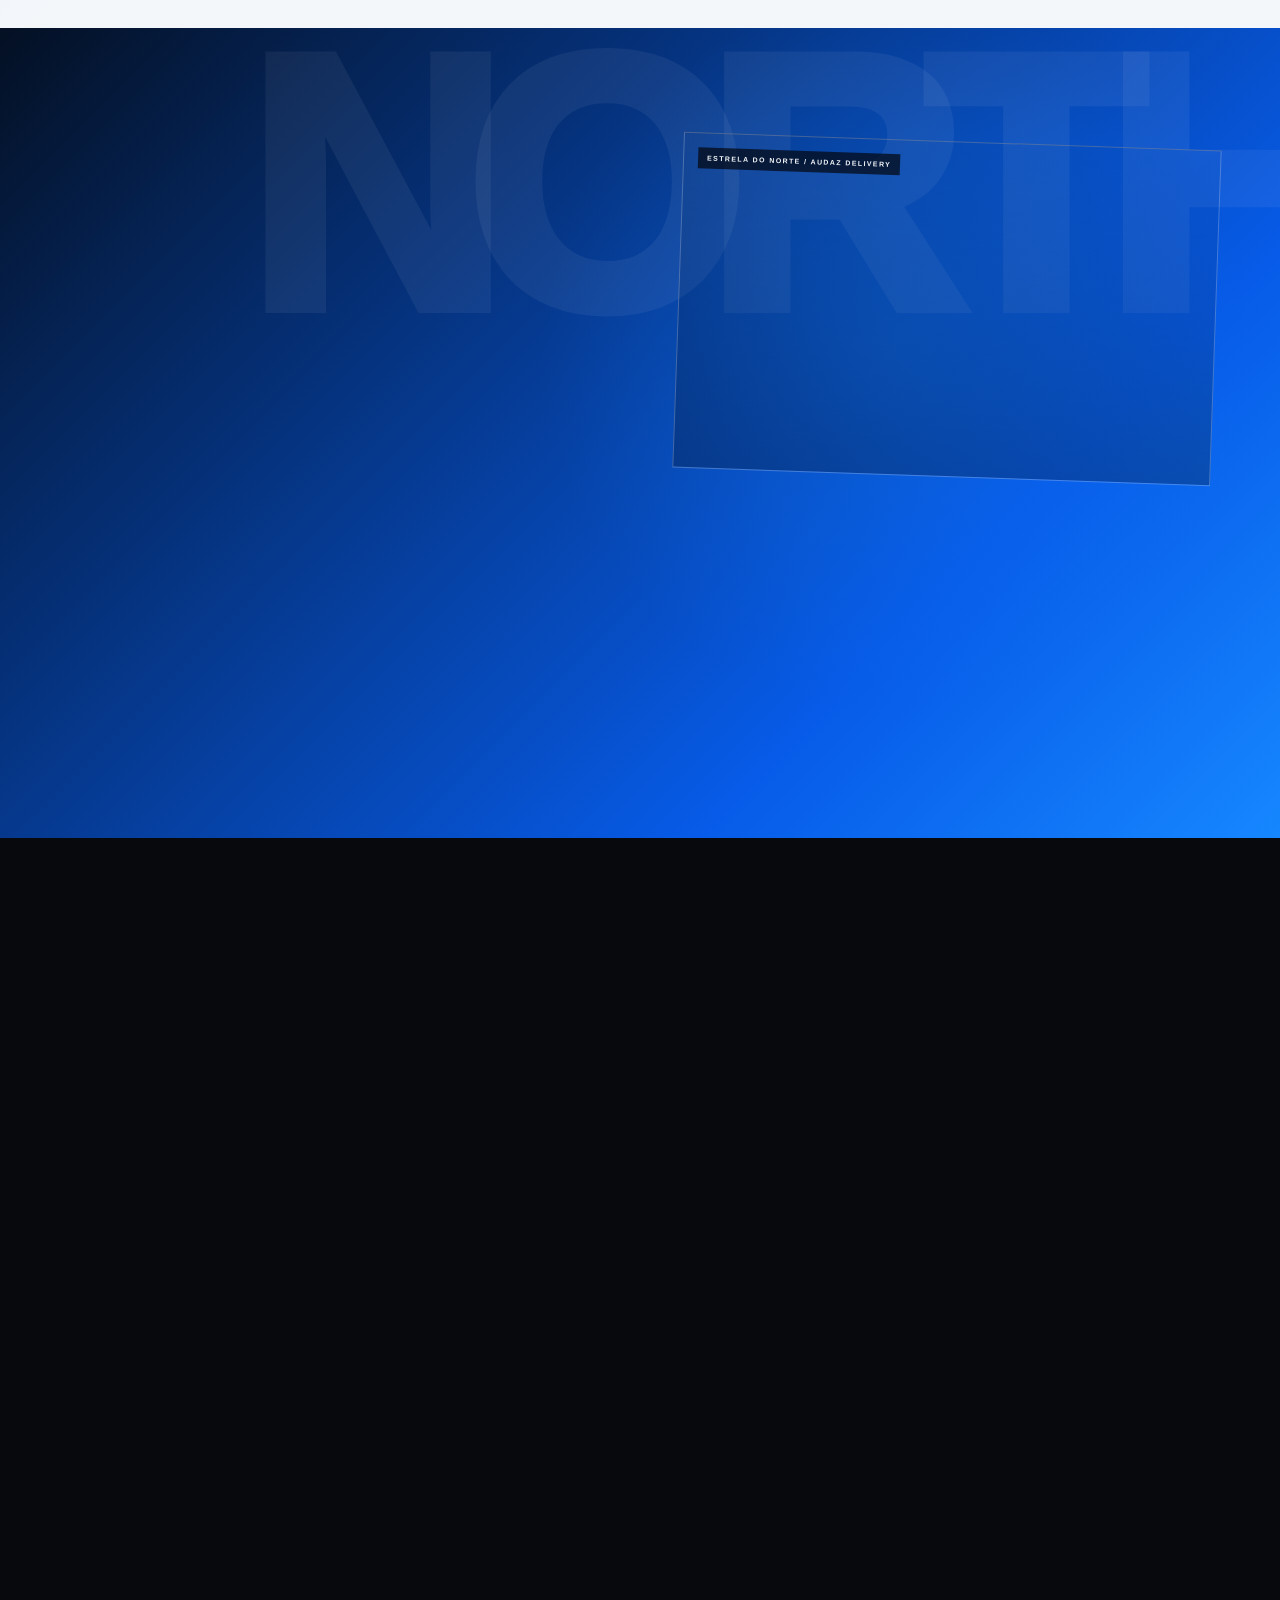
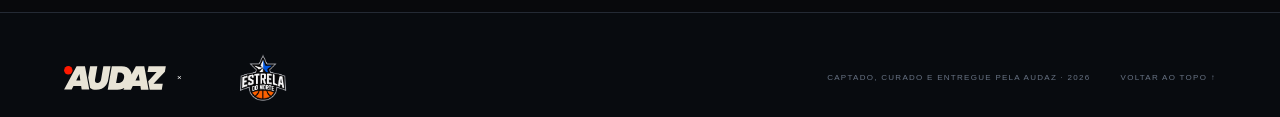
==== commit 8ca42744: "Use validated final Match Day bundle only" ====
--- a/estrela-do-norte-matchday/index.html
+++ b/estrela-do-norte-matchday/index.html
@@ -1 +1 @@
-<!doctype html><html lang="pt-BR"><head><meta charset="utf-8"><meta name="viewport" content="width=device-width,initial-scale=1"><meta name="theme-color" content="#071e46"><title>AUDAZ × Estrela do Norte — Match Day Concept</title><style>html,body{margin:0;min-height:100%;background:#080b0f;color:#f4f7fa;font-family:Arial,Helvetica,sans-serif}body{display:grid;place-items:center}.load{font-size:10px;font-weight:900;letter-spacing:.18em;opacity:.7}</style></head><body><div class="load">MATCH DAY CONCEPT · CARREGANDO</div><script>(async()=>{try{const v='20260913-final2';const files=['site.0','site.1','site.2','site.3','site.4'];const parts=await Promise.all(files.map(async f=>{const r=await fetch('./'+f+'?v='+v,{cache:'no-store'});if(!r.ok)throw new Error(f+' '+r.status);return r.text()}));const b64=parts.join('').trim();const bytes=Uint8Array.from(atob(b64),c=>c.charCodeAt(0));const ds=new DecompressionStream('gzip');const source=await new Response(new Blob([bytes]).stream().pipeThrough(ds)).text();const doc=new DOMParser().parseFromString(source,'text/html');const loader=doc.createElement('script');loader.setAttribute('src','../estrela-catalog-loader.js?v='+v);doc.head.insertBefore(loader,doc.head.firstChild);const logo='./estrela-logo-oficial.png?v='+v;const selectors=['.matchup-side-estrela img','.matchup-logo-estrela','.header-estrela-official','.hero-estrela-logo'];doc.querySelectorAll(selectors.join(',')).forEach(img=>{img.setAttribute('src',logo);img.removeAttribute('srcset');img.style.objectFit='contain';img.style.display='block'});doc.querySelectorAll('img[alt]').forEach(img=>{if((img.getAttribute('alt')||'').trim().toLowerCase()==='estrela do norte'){img.setAttribute('src',logo);img.removeAttribute('srcset');img.style.objectFit='contain';img.style.display='block'}});const style=doc.createElement('style');style.id='matchday-final-patch';style.textContent=`.matchup-lockup{grid-template-columns:minmax(0,1fr) 106px minmax(0,1fr)!important;gap:28px!important}.matchup-side-audaz,.matchup-side-estrela{justify-items:center!important;text-align:center!important}.matchup-logo-audaz{width:min(330px,88%)!important;max-height:132px!important}.matchup-logo-estrela{width:min(300px,82%)!important;max-height:170px!important;object-fit:contain!important}.matchup-vs{width:88px!important;height:88px!important;display:flex!important;align-items:center!important;justify-content:center!important;gap:0!important;grid-template-columns:none!important;font-size:27px!important;letter-spacing:-.12em!important}.header-estrela-official{object-fit:contain!important;overflow:visible!important}@media(max-width:900px){.matchup-lockup{grid-template-columns:minmax(0,1fr) 70px minmax(0,1fr)!important;gap:14px!important}.matchup-logo-audaz{width:min(240px,92%)!important}.matchup-logo-estrela{width:min(220px,86%)!important}.matchup-vs{width:62px!important;height:62px!important;font-size:20px!important}}@media(max-width:560px){.matchup-lockup{grid-template-columns:minmax(0,1fr) 48px minmax(0,1fr)!important;gap:8px!important}.matchup-logo-audaz{width:92%!important}.matchup-logo-estrela{width:84%!important}.matchup-vs{width:46px!important;height:46px!important;font-size:15px!important}}`;doc.head.appendChild(style);const html='<!doctype html>'+doc.documentElement.outerHTML;document.open();document.write(html);document.close()}catch(e){document.body.innerHTML='<div class="load">NÃO FOI POSSÍVEL CARREGAR O CONCEITO.</div>';console.error(e)}})();</script></body></html>+<!doctype html><html lang="pt-BR"><head><meta charset="utf-8"><meta name="viewport" content="width=device-width,initial-scale=1"><meta name="theme-color" content="#071e46"><title>AUDAZ × Estrela do Norte — Match Day</title><style>html,body{margin:0;min-height:100%;background:#080b0f;color:#f4f7fa;font-family:Arial,Helvetica,sans-serif}body{display:grid;place-items:center}.load{font-size:10px;font-weight:900;letter-spacing:.18em;opacity:.7}</style></head><body><div class="load">MATCH DAY · CARREGANDO</div><script>(async()=>{try{const v='20260913-final3';const r=await fetch('./final3.gz.b64?v='+v,{cache:'no-store'});if(!r.ok)throw new Error('bundle '+r.status);const b64=(await r.text()).trim();const bytes=Uint8Array.from(atob(b64),c=>c.charCodeAt(0));const html=await new Response(new Blob([bytes]).stream().pipeThrough(new DecompressionStream('gzip'))).text();document.open();document.write(html);document.close()}catch(e){document.body.innerHTML='<div class="load">ERRO AO CARREGAR A ENTREGA FINAL.</div>';console.error(e)}})();</script></body></html>
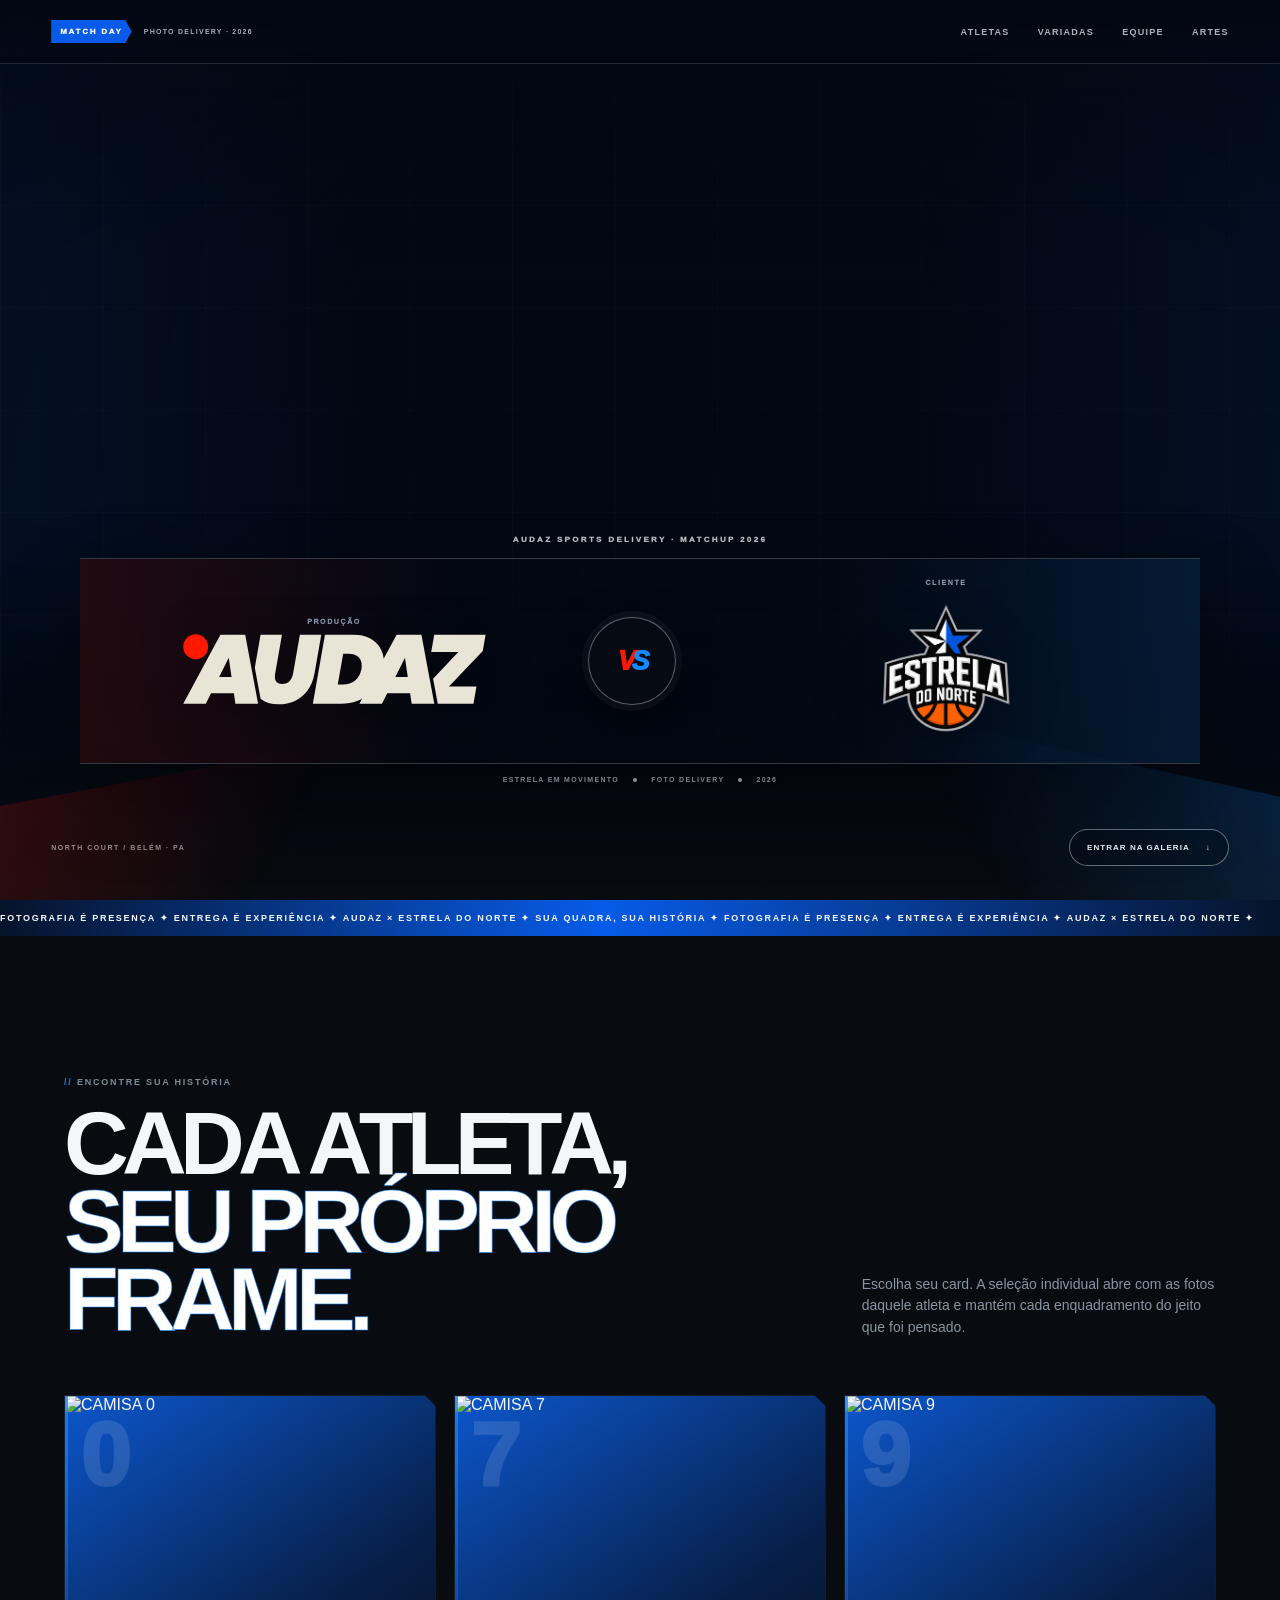
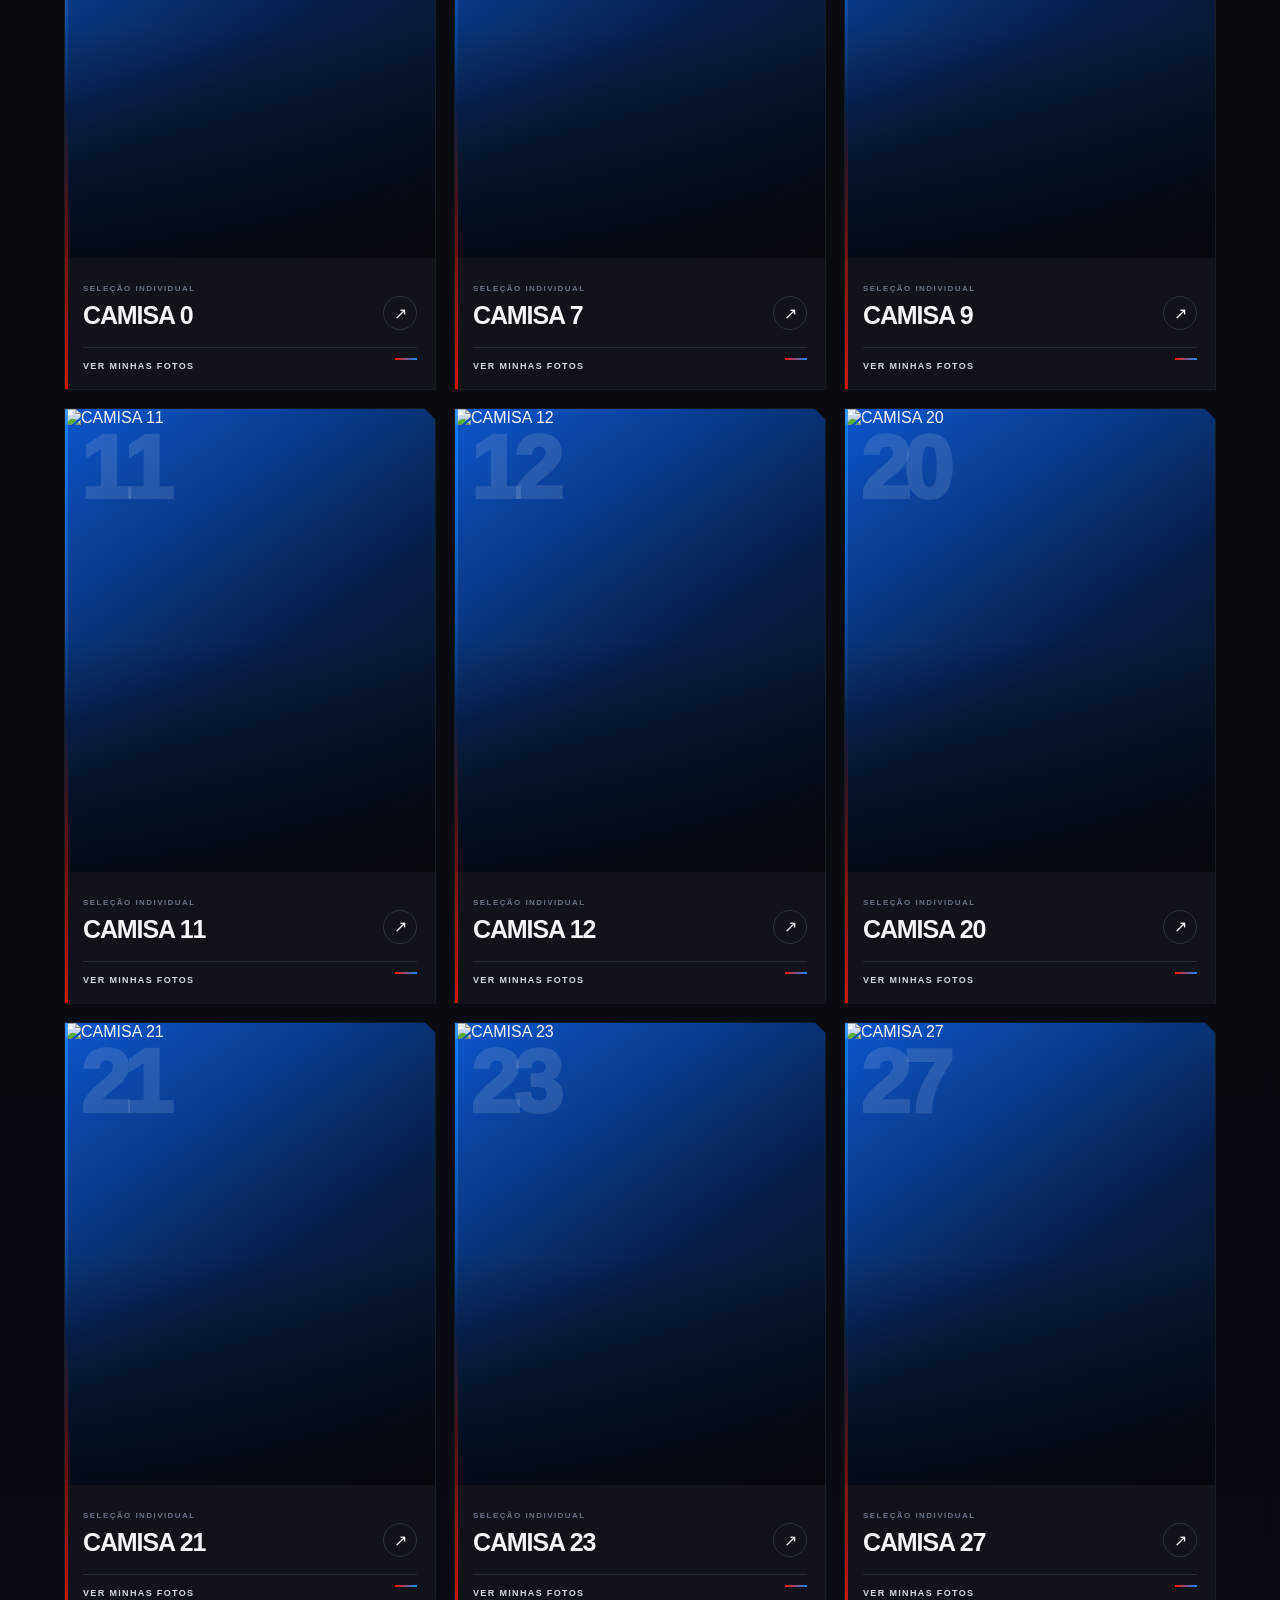
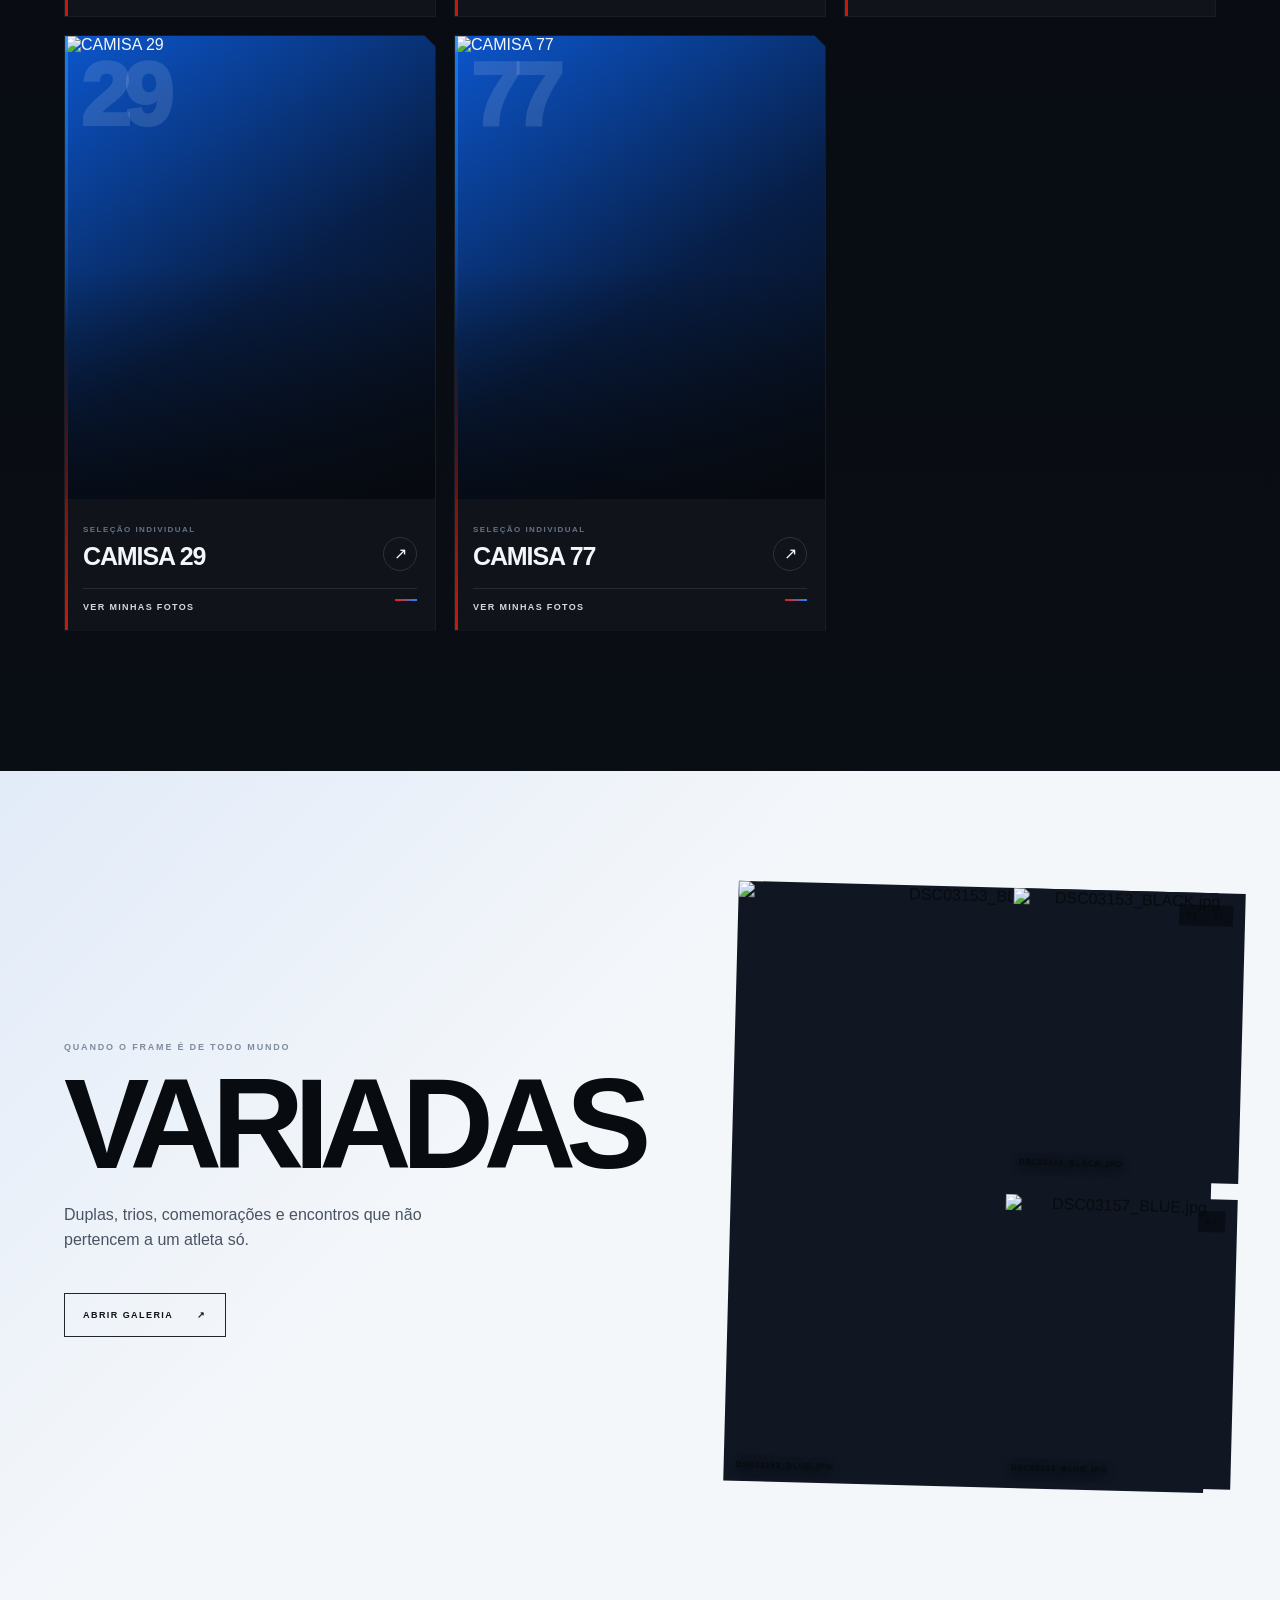
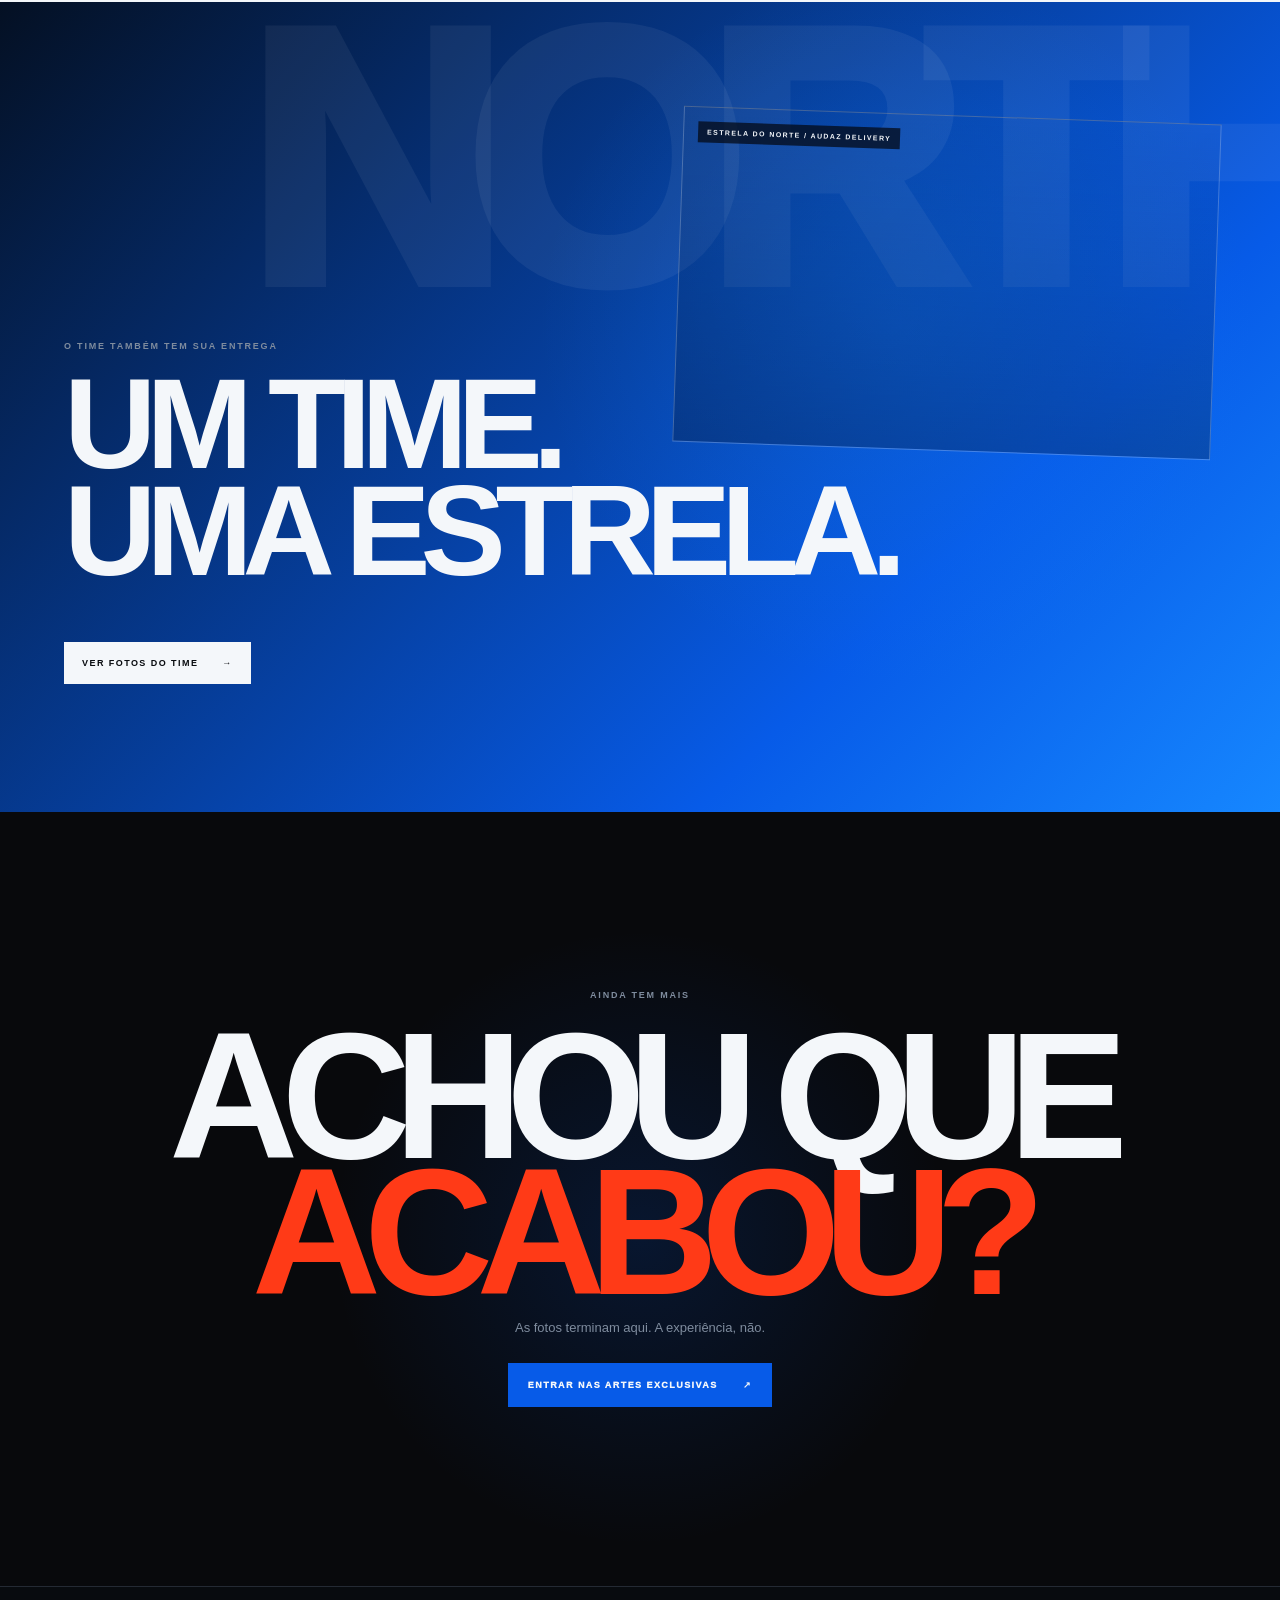
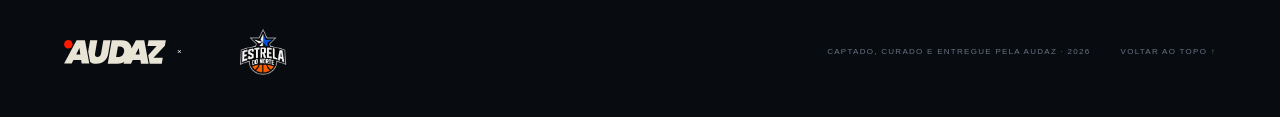
==== commit 1109fc75: "Fix Match Day arts navigation with cache-busted route" ====
--- a/estrela-do-norte-matchday/index.html
+++ b/estrela-do-norte-matchday/index.html
@@ -1 +1 @@
-<!doctype html><html lang="pt-BR"><head><meta charset="utf-8"><meta name="viewport" content="width=device-width,initial-scale=1"><meta name="theme-color" content="#071e46"><title>AUDAZ × Estrela do Norte — Match Day</title><style>html,body{margin:0;min-height:100%;background:#080b0f;color:#f4f7fa;font-family:Arial,Helvetica,sans-serif}body{display:grid;place-items:center}.load{font-size:10px;font-weight:900;letter-spacing:.18em;opacity:.7}</style></head><body><div class="load">MATCH DAY · CARREGANDO</div><script>(async()=>{try{const v='20260913-final3';const r=await fetch('./final3.gz.b64?v='+v,{cache:'no-store'});if(!r.ok)throw new Error('bundle '+r.status);const b64=(await r.text()).trim();const bytes=Uint8Array.from(atob(b64),c=>c.charCodeAt(0));const html=await new Response(new Blob([bytes]).stream().pipeThrough(new DecompressionStream('gzip'))).text();document.open();document.write(html);document.close()}catch(e){document.body.innerHTML='<div class="load">ERRO AO CARREGAR A ENTREGA FINAL.</div>';console.error(e)}})();</script></body></html>+<!doctype html><html lang="pt-BR"><head><meta charset="utf-8"><meta name="viewport" content="width=device-width,initial-scale=1"><meta name="theme-color" content="#071e46"><title>AUDAZ × Estrela do Norte — Match Day</title><style>html,body{margin:0;min-height:100%;background:#080b0f;color:#f4f7fa;font-family:Arial,Helvetica,sans-serif}body{display:grid;place-items:center}.load{font-size:10px;font-weight:900;letter-spacing:.18em;opacity:.7}</style></head><body><div class="load">MATCH DAY · CARREGANDO</div><script>(async()=>{try{const v='20260913-final5';const r=await fetch('./final3.gz.b64?v='+v,{cache:'no-store'});if(!r.ok)throw new Error('bundle '+r.status);const b64=(await r.text()).trim();const bytes=Uint8Array.from(atob(b64),c=>c.charCodeAt(0));const source=await new Response(new Blob([bytes]).stream().pipeThrough(new DecompressionStream('gzip'))).text();const doc=new DOMParser().parseFromString(source,'text/html');doc.querySelectorAll('a[href*="artes.html"]').forEach(a=>a.setAttribute('href','/audaz-delivery/estrela-do-norte-matchday/artes.html?v='+v));const html='<!doctype html>'+doc.documentElement.outerHTML;document.open();document.write(html);document.close()}catch(e){document.body.innerHTML='<div class="load">ERRO AO CARREGAR A ENTREGA FINAL.</div>';console.error(e)}})();</script></body></html>
